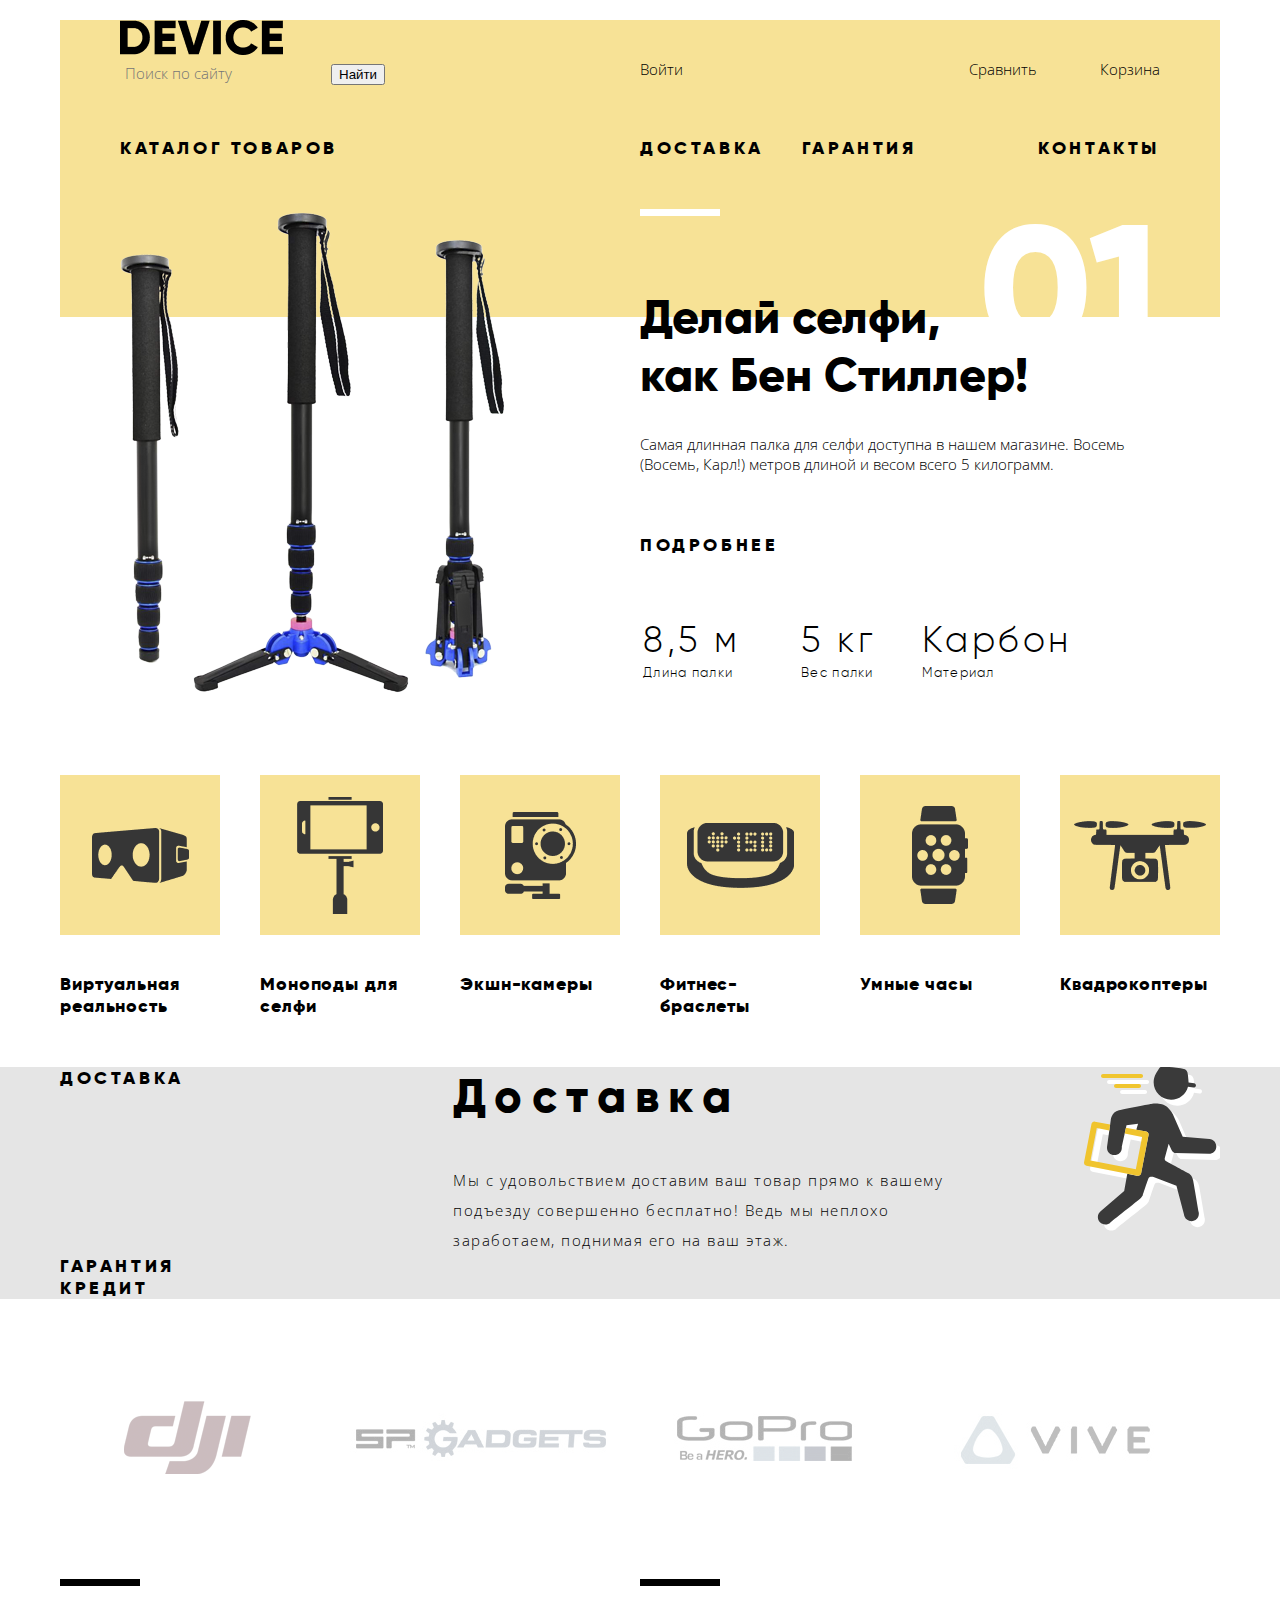
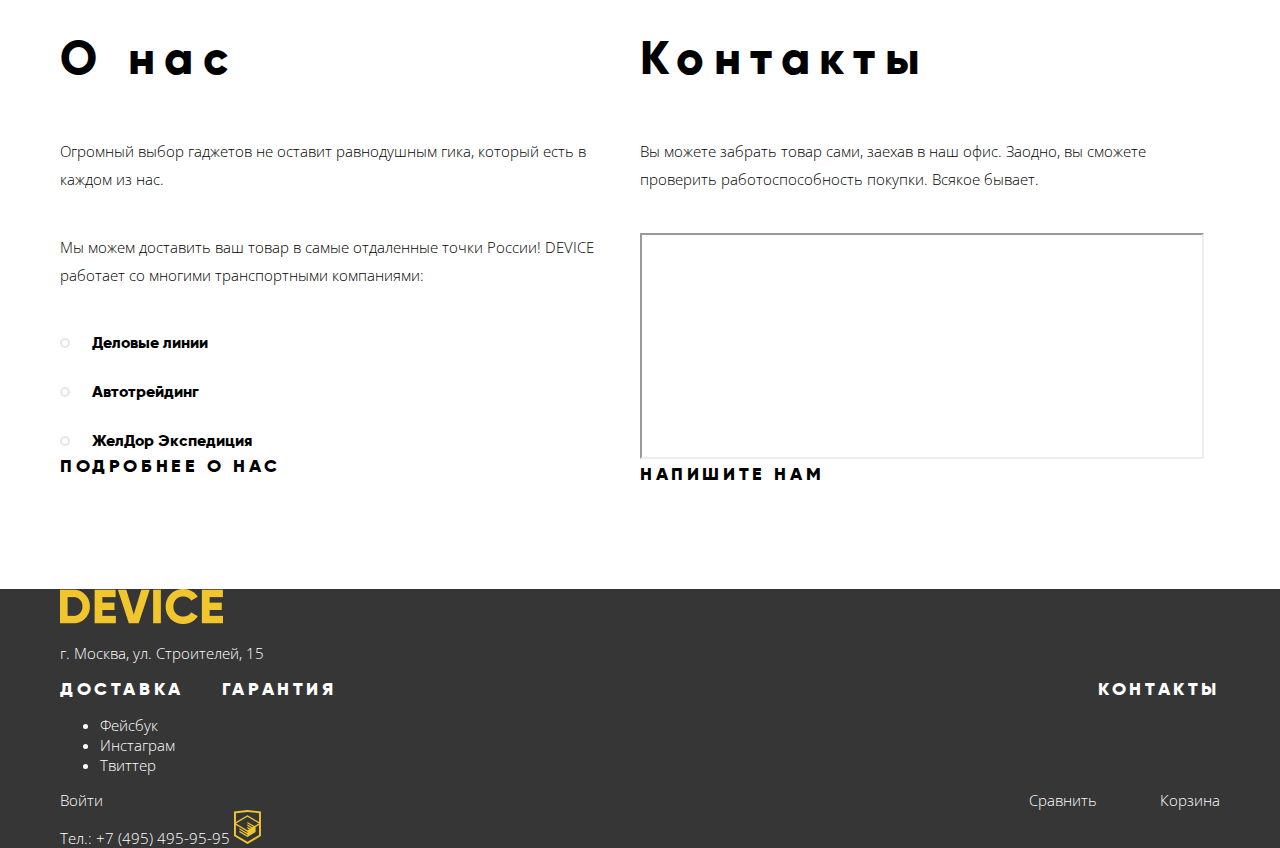
==== index.html @ 6e59543b "Сделал сетку header и promo" ====
<!DOCTYPE html>
<html class="page" lang="ru">
  <head>
    <meta charset="utf-8">
    <title>HTML Academy: Девайс</title>
    <link href="https://fonts.googleapis.com/css2?family=Open+Sans:wght@300&display=swap" rel="stylesheet">
    <link rel="stylesheet" href="css/normalize.css">
    <link rel="stylesheet" href="css/style.css">
  </head>
  <body class="page-body">
    <div class="wrapper">
      <header class="main-header">
              <div class="wrapper-1040">
                <h1 class="visually-hidden">Интернет магазин Device</h1>
                <a class="logo"><img src="img/logo-device.png" width="163" height="35" alt="Логотип Device"></a>
                <nav class="top-nav double-column" >
                  <form class="search-form" action="https://echo.htmlacademy.ru" method="post">
                    <input class="search-input" type="search" placeholder="Поиск по сайту">
                    <button type="submit">Найти</button>
                  </form>
                  <ul class="user-nav">
                    <li class="user-nav-item"><a class="log-in" href="#">Войти</a></li>
                    <li class="user-nav-item"><a class="compare" href="#">Сравнить</a></li>
                    <li class="user-nav-item"><a a class="cart" href="#">Корзина</a></li>
                  </ul>
                </nav>
                <nav class="main-nav double-column">
                  <h2 class="visually-hidden">Наши услуги</h2>
                  <div class="header-products">
                    <h3 class="subtitle"><a href="#">Каталог товаров</a></h3>
                    <!--  <ul class="header-product-menu">
                      <li class="header-product-menu-category">
                        <h4 class="visually-hidden">
                          Камеры и виртуальная реальность
                        </h4>
                        <ul class="header-product-sub-menu">
                          <li class="header-product-sub-menu-item"><a href="#">Виртуальная реальность</a></li>
                          <li class="header-product-sub-menu-item"><a href="#">Моноподы для селфи</a></li>
                          <li class="header-product-sub-menu-item"><a href="#">Экшн-камеры</a></li>
                        </ul>
                      </li>
                      <li class="header-product-menu-category">
                        <h4 class="visually-hidden">
                          Акссесуары
                        </h4>
                        <ul class="header-product-sub-menu">
                          <li class="header-product-sub-menu-item"><a href="#">Фитнес-браслеты</a></li>
                          <li class="header-product-sub-menu-item"><a href="#">Умные часы</a></li>
                        </ul>
                      </li>
                      <li class="header-product-menu-category">
                        <h4 class="visually-hidden">
                          Дроны и Квадрокоптеры
                        </h4>
                        <ul class="header-product-sub-menu">
                          <li class="header-product-sub-menu-item"><a href="#">Квадрокоптер</a></li>
                        </ul>
                      </li>
                    </ul>-->
                  </div>
                  <ul class="our-servises">
                    <li class="our-servises-item">
                      <p class="subtitle"><a href="#">Доставка</a></p>
                    </li>
                    <li class="our-servises-item">
                      <p class="subtitle"><a href="#">гарантия</a></p>
                    </li>
                    <li class="our-servises-item">
                      <p class="subtitle"><a href="#">контакты</a></p>
                    </li>
                  </ul>
                </nav>
              </div>
      </header>
    </div>
    <main>
      <div class="wrapper">
        <section class="promo">
        <div class="wrapper-1040">
          <div class="double-column">
              <div class="promo-logo">
                <img src="img/slider-1 1.png" width="384" height="486" alt="Картинка моноподов">
              </div>
              <div class="promo-text promo-text-slider-1">
                <p class="promo-title">Делай селфи,<br>как Бен Стиллер!</p>
                <p class="promo-describe">Самая длинная палка для селфи доступна в нашем магазине.
                  Восемь (Восемь, Карл!) метров длиной и весом всего 5 килограмм.</p>
                  <a class="btn primary-btn" href="#">подробнее</a>
                  <table class="promo-specifications-table">
                    <tr>
                      <th>8,5 м</th>
                      <th>5 кг</th>
                      <th>Карбон</th>
                    </tr>
                    <tr>
                      <td>Длина палки</td>
                      <td>Вес палки</td>
                      <td>Материал</td>
                    </tr>
                  </table>

              </div>
          </div>
        </div>
        </section>
      </div>
      <section class="popular-products wrapper">
        <h2 class="visually-hidden">Список популярных категорий</h2>
        <ul class="popular-products-list">
          <li class="popular-products-item">
            <a href="#">
              <div class="popular-products-logo">
                <img src="img/popular-vr.png" width="97" height="55" alt="Иконка очков виртуальной реальности">
              </div>
              <p class="popular-products-title">Виртуальная реальность</p>
            </a>
          </li>
          <li class="popular-products-item">
            <a href="#">
              <div class="popular-products-logo">
                <img src="img/popular-monopod.png" width="86" height="117" alt="Иконка монопода">
              </div>
              <p class="popular-products-title">Моноподы для селфи</p>
            </a>
          </li>
          <li class="popular-products-item">
            <a href="#">
              <div class="popular-products-logo">
                <img src="img/active-camera.png" width="71" height="87" alt="Иконка экшн-камеры">
              </div>
              <p class="popular-products-title">Экшн-камеры</p>
            </a>
          </li>
          <li class="popular-products-item">
            <a href="#">
              <div class="popular-products-logo">
                <img src="img/fitnes-tracker.png" width="107" height="65" alt="Иконка фитнес браслета">
              </div>
              <p class="popular-products-title">Фитнес-браслеты</p>
            </a>
          </li>
          <li class="popular-products-item">
            <a href="#">
              <div class="popular-products-logo">
                <img src="img/smart-whatch.png" width="56" height="98" alt="Иконка умных часов">
              </div>
              <p class="popular-products-title">Умные часы</p>
            </a>
          </li>
          <li class="popular-products-item">
            <a href="#">
              <div class="popular-products-logo">
                <img src="img/drones.png" width="132" height="69" alt="Иконка квадрокоптера">
              </div>
              <p class="popular-products-title">Квадрокоптеры</p>
            </a>
          </li>
        </ul>
      </section>
      <section class="services-section">
        <div class="wrapper">
          <h2 class="visually-hidden">Наши услуги</h2>
          <dl class="services-describe">
            <dt class="name-of-service active-service">
              <a class="btn">доставка</a>
            </dt>
            <dd class="service delivery">
              <h2 class="services-describe-title">Доставка</h2>
              <p>Мы с удовольствием доставим ваш товар прямо к вашему
                подъезду совершенно бесплатно! Ведь мы неплохо
                заработаем, поднимая его на ваш этаж.</p>
            </dd>
            <dt class="name-of-service">
              <a class="btn">Гарантия</a>
            </dt>
            <dd class="service warrenty">
              <h2 class="services-describe-title"> Гарантия</h2>
              <p>Если из-за возгорания купленного у нас товара у вас сгорит дом —
                не переживайте, мы выдадим вам новый.
                Товар, не дом, конечно же.</p>
            </dd>
            <dt class="name-of-service">
              <a class="btn">Кредит</a>
            </dt>
            <dd class="service credit">
              <h2 class="services-describe-title">Кредит</h2>
              <p>Залезть в долговую яму стало проще! Кредитные консультанты
                подберут для вас наиболее выгодные
                условия кредита. Выгодные для нашего банка, разумеется.</p>
            </dd>
          </dl>

      </section>
      <section class="logo-our-brands wrapper">
        <h2 class="visually-hidden">Наши бренды</h2>
        <ul class="our-brands-list">
          <li class="our-brands-item">
            <img src="img/barand-logo-dji.png" width="260" height="100" alt="Логотип нашего бренда">
          </li>
          <li class="our-brands-item">
            <img src="img/barand-logo-sp-gadjet.png" width="260" height="100" alt="Логотип нашего бренда">
          </li>
          <li class="our-brands-item">
            <img src="img/barand-logo-go-pro.png" width="260" height="100" alt="Логотип нашего бренда">
          </li>
          <li class="our-brands-item">
            <img src="img/barand-logo-vive.png" width="260" height="100" alt="Логотип нашего бренда">
          </li>
        </ul>
      </section>
      <section class="company-info wrapper double-column">
       <article class="about-us">
          <h2 class="about-us-title">О нас</h2>
          <p class="about-us-text">Огромный выбор гаджетов не оставит равнодушным гика,
            который есть в каждом из нас.</p>
            <p class="about-us-text">
              Мы можем доставить ваш товар в самые отдаленные точки
              России! DEVICE работает со многими транспортными компаниями:
            </p>
            <ul class="logistic-company-list">
              <li class="logistic-company-item">Деловые линии</li>
              <li class="logistic-company-item">Автотрейдинг</li>
              <li class="logistic-company-item">ЖелДор Экспедиция</li>
            </ul>
            <a href="#" class="btn">подробнее о нас</a>
       </article>
       <article class="our-contacts">
        <h2 class="our-contacts-title">Контакты</h2>
        <p class="our-contacts-text">Вы можете забрать товар сами, заехав в наш офис. Заодно, вы сможете
          проверить работоспособность покупки. Всякое бывает.</p>
          <iframe src="https://www.google.com/maps/embed?pb=!1m18!1m12!1m3!1d140.56951657324208!2d37.52958321328113!3d55.687035913109234!2m3!1f0!2f0!3f0!3m2!1i1024!2i768!4f13.1!3m3!1m2!1s0x46b54cf65f5c8955%3A0x694710ccd55501e!2z0YPQuy4g0KHRgtGA0L7QuNGC0LXQu9C10LksIDE1LCDQnNC-0YHQutCy0LAsIDExOTMxMQ!5e0!3m2!1sru!2sru!4v1603114343531!5m2!1sru!2sru" width="560" height="222" allowfullscreen="" aria-hidden="false" tabindex="0"></iframe>
          <a href="#" class="btn">напишите нам</a>
      </article>
      </section>
    </main>
    <footer class="main-footer">
      <div class="wrapper">
        <div class="left-column">
          <a href="#" class="footer-logo">
            <img src="img/footer-logo.png" width="163" height="35" alt="Желтый логотип Device">
          </a>
          <p class="adress">г. Москва, ул. Строителей, 15
          </p>
        </div>
        <div class="center-column">
          <ul class="our-servises">
            <li class="our-servises-item">
              <h3 class="subtitle"><a href="#">Доставка</a></h3>
            </li>
            <li class="our-servises-item">
              <h3 class="subtitle"><a href="#">гарантия</a></h3>
            </li>
            <li class="our-servises-item">
              <h3 class="subtitle"><a href="#">контакты</a></h3>
            </li>
          </ul>
          <ul class="social-links">
            <li social-link-item><a href="#">Фейсбук</a></li>
            <li social-link-item><a href="#">Инстаграм</a></li>
            <li social-link-item><a href="#">Твиттер</a></li>
          </ul>
        </div>
        <div class="right-column">
          <ul class="user-nav">
            <li class="user-nav-item log-in"><a>Войти</a></li>
            <li class="user-nav-item compare"><a>Сравнить</a></li>
            <li class="user-nav-item сфке"><a>Корзина</a></li>
          </ul>
          <a class="footer-phone-number" href="tel:+74954959595">Тел.: +7 (495) 495-95-95</a>
          <a class="copyright" href="#">
            <svg width="27" height="34" viewBox="0 0 27 34" fill="none" xmlns="http://www.w3.org/2000/svg">
              <g clip-path="url(#clip0)">
              <path d="M13.62 0.0169551L13.472 0L0 1.40827V26.0042L13.473 34L26.903 26.0311L26.945 26.0062V1.40827L13.62 0.0169551ZM25.019 12.095L13.495 5.31992L13.494 5.21619L13.407 5.26606L13.319 5.21021V5.31892L1.925 12.086V3.13869L13.473 1.92989L25.02 3.13869V12.095H25.019ZM13.405 6.76908L24.923 13.4644L20.444 16.0974L13.351 11.8875L13.337 13.2988L19.241 16.8025L18.381 17.3082L13.351 14.3241L13.337 15.7353L17.164 18.0043L16.382 18.526L13.351 16.7437L13.337 18.1529L15.19 19.2411L13.39 20.3192L2.034 13.586L13.405 6.76908ZM1.925 15.0871L13.336 21.8601L13.352 22.9014L5.41 18.1859L5.395 19.5981L13.374 24.3805L13.392 25.4536L5.419 20.7261L5.406 22.1364L13.427 26.9457L13.473 26.9706L21.616 22.1115L21.605 16.9481L25.02 14.9175V24.9121L13.472 31.7659L1.925 24.9131V15.0871Z" fill="#F0C52E"/>
              </g>
              <defs>
              <clipPath id="clip0">
              <rect width="26.943" height="34" fill="white"/>
              </clipPath>
              </defs>
              </svg>

          </a>
        </div>
      </div>
    </footer>
  </body>
</html>
---- css/style.css ----
@font-face {
  font-family: Gillory;
  font-weight: normal;
  font-style: normal;
  src: local('Gillory'),
    url(../fonts/gilroylight.woff),
    url(../fonts/gilroylight.woff2);
  font-display: swap;
}

@font-face {
  font-family: Gillory;
  font-weight: bold;
  font-style: normal;
  src: local('Gillory'),
    url(../fonts/gilroyextrabold.woff),
    url(../fonts/gilroyextrabold.woff2);
  font-display: swap;
}

/* Variables */

:root {
  --basic-black: #000000;
  --basic-white: #ffffff;
  --basick-dark: #363636;
  --basic-yellow: #F7E296;
  --special-yellow-dark: #F0C52E;
  --basic-grey: #E5E5E5;
}

/* Вспомогательные классы  */
.page-body {
  font-family: 'Open Sans', Arial, sans-serif;
  font-style: normal;
  font-weight: 300;
  font-size: 15px;
  line-height: 20px;
  color: var(--basic-black);
  background-color: var(--basic-white);
  margin: 0;
  min-height: 100%;
  display: grid;
  grid-template-rows: min-content 1fr min-content;
  align-content: start;
}

h1,
h2,
h3,
h4 {
  font-family: 'Gillory', Verdana, sans-serif;
  font-weight: bold;
}

.page {
  height: 100%;
}

img {
  max-width: 100%;
  height: auto;
}

.visually-hidden {
  position: absolute;
  width: 1px;
  height: 1px;
  margin: -1px;
  border: 0;
  padding: 0;
  white-space: nowrap;
  clip-path: inset(100%);
  clip: rect(0 0 0 0);
  overflow: hidden;
}

.wrapper {
  width: 1160px;
  padding: 0 20px;
  margin: 0 auto;
}

.wrapper-1040{
  width: 1040px;
  margin: 0 auto;
}

.double-column {
  display: grid;
  grid-template-columns: repeat(2, 50%);
}

.btn {
  display: inline-flex;
  font-family: 'Gillory', Verdana, sans-serif;
  font-style: normal;
  font-weight: 800;
  font-size: 18px;
  line-height: 22px;
  letter-spacing: 0.2em;
  text-transform: uppercase;
  color: var(--basic-black);
}

a:not([href^="http://"]):not([href^="https://"]) {
  text-decoration: none;
  color: inherit;
}

/* header */
.logo:hover,
.logo:focus{
  opacity: 0.6;
}

.logo:active{
  opacity: 0.3;
}
.main-header{
  padding-top: 20px;
  padding-bottom: 50px;
  background: linear-gradient(to bottom,
  var(--basic-white) 20px, var(--basic-yellow) 20px 100%);
}

/* top-nav */
.search-input {
  border: none;
  background-color: transparent;
  padding: 4px 5px;
  font: inherit;
  line-height: 20.43px;
}

.user-nav {
  list-style: none;
  padding: 0;
  margin: 0;
  display: flex;
  flex-wrap: wrap;
}

.user-nav a {
  font: inherit;
  color: inherit;
}


.user-nav-item:not(:last-child) {
  margin-right: 63px;
}

.user-nav-item:nth-child(2) {
  margin-left: auto;
}

.user-nav-item:hover,
.user-nav-item:focus{
  opacity: 0.6;
}
.user-nav-item:active{
  opacity: 0.3;
}
/* header main nav*/
.top-nav {
  margin-bottom: 50px;
}

.subtitle {
  font-family: 'Gillory', Verdana, sans-serif;
  font-style: normal;
  font-weight: bold;
  font-size: 18px;
  line-height: 22px;
  letter-spacing: 0.2em;
  text-transform: uppercase;
  margin: 0;
}
.subtitle a{
  font: inherit;
  color: inherit;
}

.subtitle a:hover,
.subtitle a:focus{
  opacity: 0.6;
}

.subtitle a:active{
  opacity: 0.3;
}
.our-servises {
  margin: 0;
  padding: 0;
  list-style: none;
  display: flex;
  flex-wrap: nowrap;
}

.our-servises a {
  font: inherit;
  color: inherit;
}

.our-servises-item:not(:last-child) {
  margin-right: 38px;
}

.our-servises-item:last-child {
  margin-left: auto;
}

.header-products:hover .header-product-menu{
  visibility: visible;
}

.header-product-menu {
  padding: 0;
  margin: 0;
  padding-top: 18px;
  padding-bottom: 46px;
  list-style: none;
  visibility: hidden;
}

.header-product-menu .header-product-sub-menu {
  padding: 0;
  margin: 0;
  list-style: none;
}

.header-product-menu {
  display: flex;
  justify-content: space-between;
}

.header-product-menu-category:not(:last-child) {
  margin-right: 86px;
}

.header-product-sub-menu-item:not(:last-child) {
  margin-bottom: 20px;
}

.header-product-sub-menu-item a {
  font: inherit;
  color: inherit;
}

/* promo*/
.promo {
  background: linear-gradient(to bottom,
  var(--basic-yellow) 22%, var(--basic-white) 22% 100%);
  margin-bottom: 76px;
}

.promo-title {
  font-family: 'Gillory', Verdana, sans-serif;
  font-style: normal;
  font-weight: 800;
  font-size: 47px;
  line-height: 58px;
  margin: 0;
  margin-bottom: 30px;
}

.promo-describe {
  margin: 0;
  margin-bottom: 60px;
}

.promo-text .btn {
  margin-bottom: 60px;
}

.promo-specifications-table {
  width: 100%;
  border: none;
}

.promo-specifications-table th,
.promo-specifications-table td {
  font-family: 'Gillory', Verdana, sans-serif;
  font-style: normal;
  font-weight: 300;
  font-size: 36px;
  line-height: 42px;
  letter-spacing: 0.1em;
  color: var(--basic-black);
  text-align: left;
}

.promo-specifications-table td {
  font-size: 13px;
  line-height: 15px;
}

.promo-text{
  position: relative;
  padding-top: 79px;
}

.promo-text-slider-1::after{
  content: "01";
  position: absolute;
  font-family: 'Gillory', Verdana, sans-serif;
  font-style: normal;
  font-weight: 800;
  font-size: 179px;
  line-height: 159px;
  text-transform: uppercase;
  color: var(--basic-white);
  direction: rtl;
  position: absolute;
  right: 0;
  top: 0;
}

.promo-text::before{
  content: "";
  position: absolute;
  top: 0;
  left: 0;
  width: 80px;
  height: 7px;
  background-color: var(--basic-white);
}

/* popular-products*/
.popular-products {
  margin-bottom: 50px;
}

.popular-products-list {
  padding: 0;
  margin: 0;
  list-style: none;
  display: grid;
  grid-template-columns: repeat(6, 1fr);
  gap: 40px;
}
.popular-products-item:hover .popular-products-logo{
  background-color: var(--special-yellow-dark);
}

.popular-products-item:active .popular-products-logo img{
  opacity: 0.3;
}
.popular-products-item:active .popular-products-title{
  opacity: 0.3;
}

.popular-products-logo {
  min-width: 160px;
  min-height: 160px;
  display: flex;
  justify-content: center;
  align-items: center;
  background-color: var(--basic-yellow);
  margin-bottom: 38px;
}

.popular-products-title {
  font-family: 'Gillory', Verdana, sans-serif;
  font-weight: 800;
  font-size: 18px;
  line-height: 22px;
  letter-spacing: 0.05em;
  margin: 0;
}


/*services*/
.services-section {
  background-color: var(--basic-grey);
  margin-bottom: 90px;
}

.services-describe {
  display: grid;
  grid-template-columns: 277px 1fr;
  column-gap: 116px;
  margin: 0;
}

.name-of-service {
  grid-column-start: 1;
  grid-column-end: 2;
}

.service {
  grid-column-start: 2;
  grid-column-end: 3;
  grid-row-start: 1;
  grid-row-end: 2;
  padding: 0;
  margin: 0;
  visibility: hidden;
  position: relative;
}

.service::before {
  position: absolute;
  content: "";
  background-color: transparent;
  background-repeat: no-repeat;
  background-position: center;
  min-width: 136px;
  min-height: 164px;
}

.service.delivery:before {
  top: 0;
  right: 0;
  background-image: url(../img/delivery.svg);
}


.active-service+.service {
  visibility: visible;
}

.services-describe-title {
  font-family: 'Gillory', Verdana, sans-serif;
  font-style: normal;
  font-weight: 800;
  font-size: 47px;
  line-height: 58px;
  letter-spacing: 0.2em;
  color: var(--basic-black);
  margin: 0;
  margin-bottom: 40px;
}

.services-describe-title+p {
  line-height: 30px;
  letter-spacing: 0.1em;
  margin: 0;
  width: 500px;
}

/*ourbrands*/
.logo-our-brands {
  margin-bottom: 90px;
}

.our-brands-list {
  margin: 0;
  padding: 0;
  list-style: 0;
  display: grid;
  grid-template-columns: repeat(4, 1fr);
}

.our-brands-item {
  width: 260px;
  display: flex;
  justify-content: center;
  align-items: center;
}

.our-brands-item img {
  filter: opacity(0.3) grayscale(75%);
}

.our-brands-item:hover img {
  filter: none;
}

/*company-info*/
.about-us-title,
.our-contacts-title {
  font-family: 'Gillory', Verdana, sans-serif;
  font-style: normal;
  font-weight: 800;
  font-size: 47px;
  line-height: 58px;
  letter-spacing: 0.2em;
  color: var(--basic-black);
  margin: 0;
  margin-bottom: 50px;
}

.our-contacts-text,
.about-us-text{
  line-height: 28px;
  margin: 0;
  margin-bottom: 40px;
}

.about-us-text:last-child{
  margin-bottom: 60px;
}

.logistic-company-list{
  list-style: none;
  margin: 0;
  padding: 0;
  font-family: 'Gillory', Verdana, sans-serif;
  font-weight: 800;
  font-size: 16px;
  line-height: 28px;
}
.logistic-company-item{
  position: relative;
  padding-left: 32px;
  margin-bottom: 21px;
}

.logistic-company-item::before{
  content: "";
  position: absolute;
  top: 50%;
  left: 0;
  transform: translateY(-50%);
  width: 6px;
  height: 6px;
  border: 2px solid var(--basic-grey);
  border-radius: 50%;
}
.logistic-company-item:last-child{
  margin-bottom: 0;
}

.about-us,
.our-contacts{
  position: relative;
  min-height: 560px;
  padding-top: 50px;

}

.about-us::before,
.our-contacts::before{
  content: "";
  position: absolute;
  top: 0;
  left: 0;
  width: 80px;
  height: 7px;
  background-color: var(--basic-black);
}


/*footer*/

.main-footer{
  background-color: var(--basick-dark);
  color:  var(--basic-white);
}

.main-footer .subtitle{
  color: var(--basic-white);
}

.main-footer a{
  color: inherit;
  font: inherit;
}
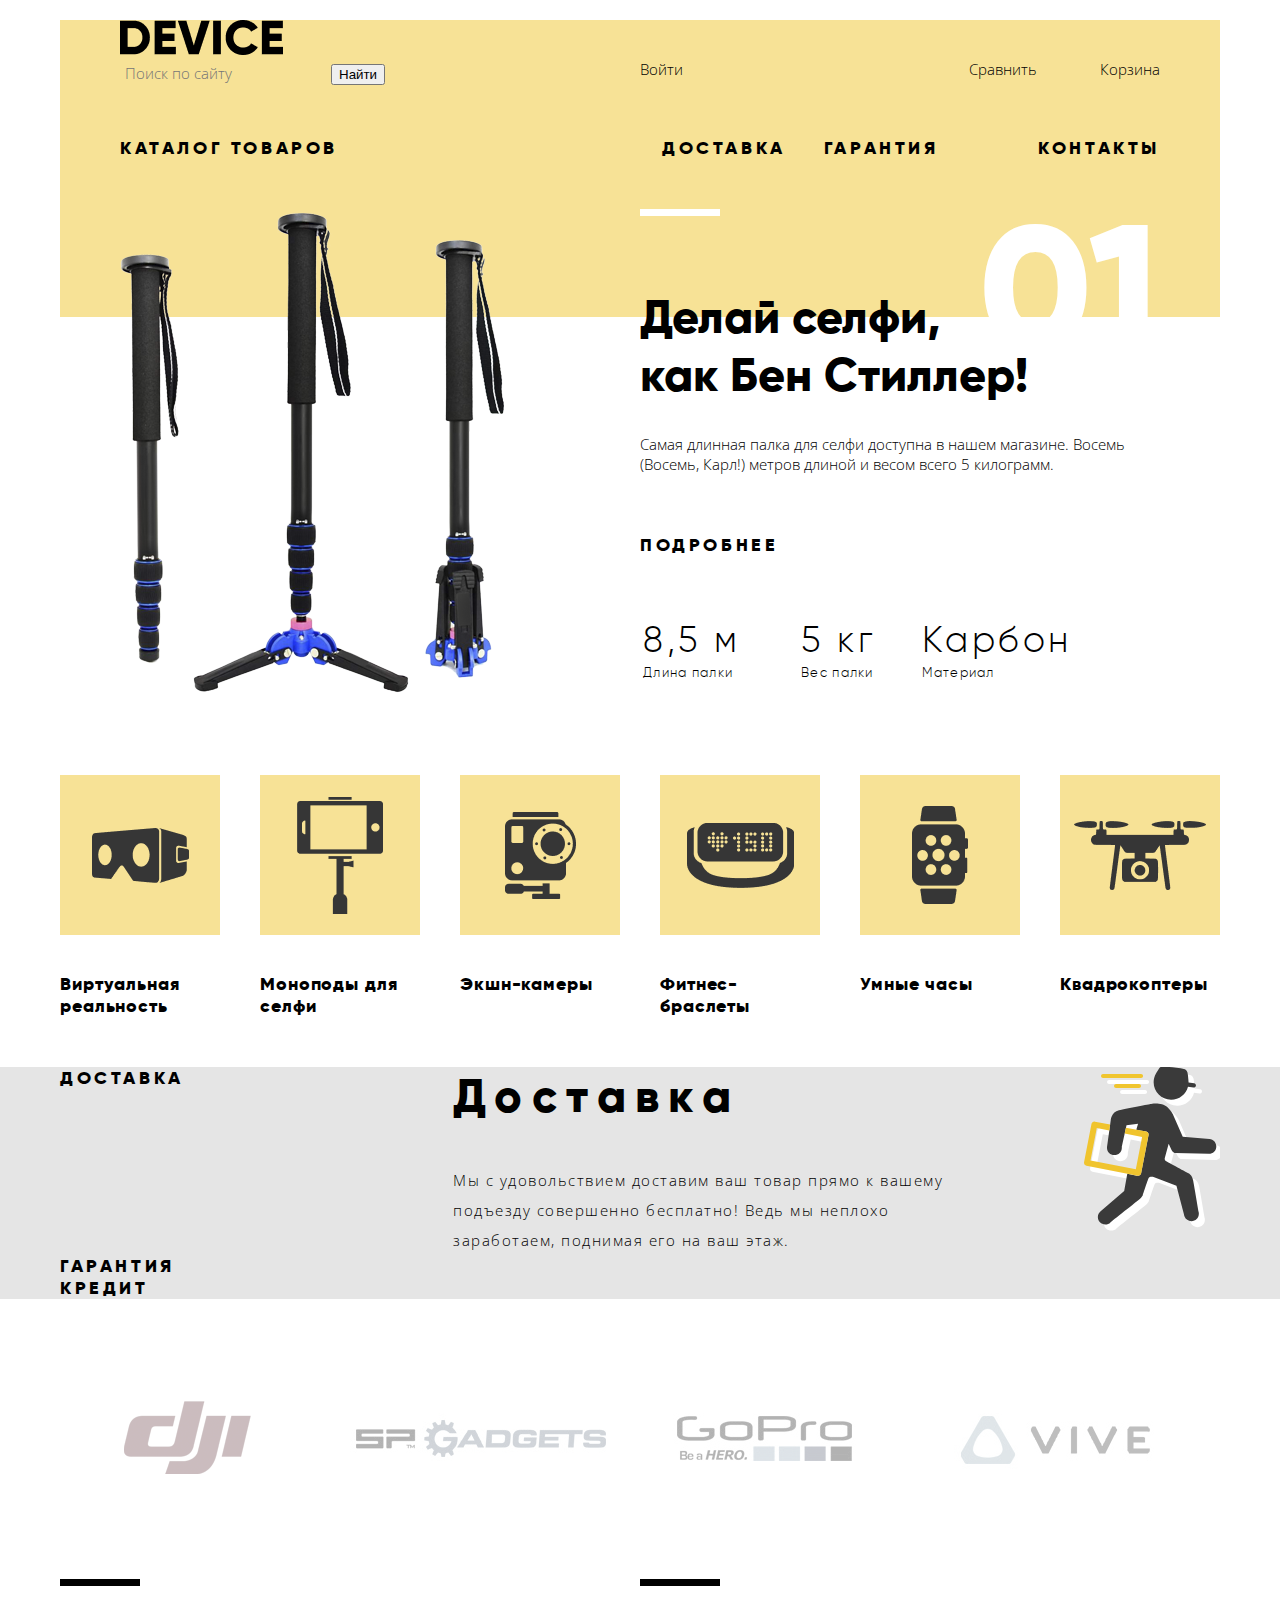
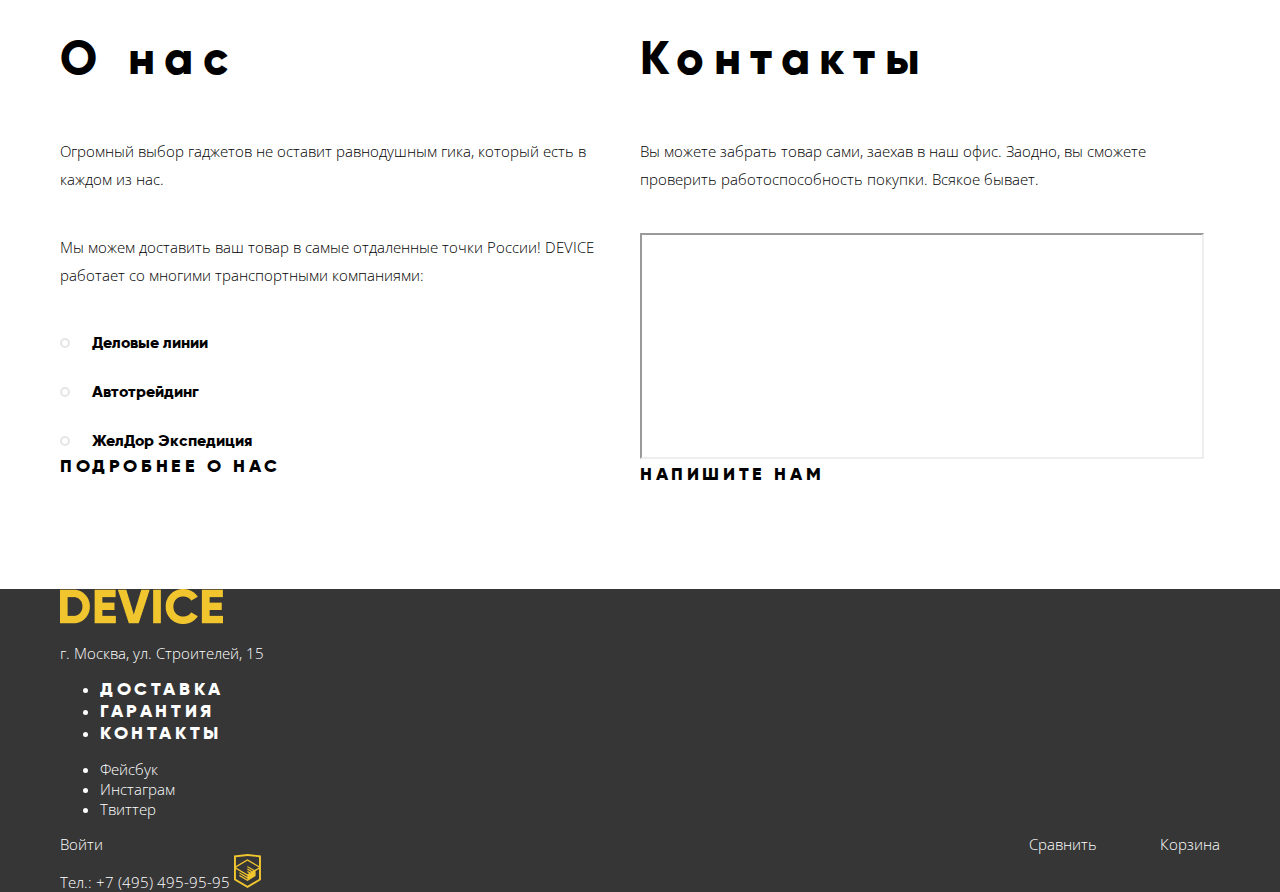
==== commit 8535dbec: "Сделал навигацию" ====
--- a/index.html
+++ b/index.html
@@ -13,7 +13,7 @@
               <div class="wrapper-1040">
                 <h1 class="visually-hidden">Интернет магазин Device</h1>
                 <a class="logo"><img src="img/logo-device.png" width="163" height="35" alt="Логотип Device"></a>
-                <nav class="top-nav double-column" >
+                <div class="top-nav double-column" >
                   <form class="search-form" action="https://echo.htmlacademy.ru" method="post">
                     <input class="search-input" type="search" placeholder="Поиск по сайту">
                     <button type="submit">Найти</button>
@@ -23,50 +23,31 @@
                     <li class="user-nav-item"><a class="compare" href="#">Сравнить</a></li>
                     <li class="user-nav-item"><a a class="cart" href="#">Корзина</a></li>
                   </ul>
-                </nav>
-                <nav class="main-nav double-column">
+                </div>
+                <nav class="main-nav">
                   <h2 class="visually-hidden">Наши услуги</h2>
-                  <div class="header-products">
-                    <h3 class="subtitle"><a href="#">Каталог товаров</a></h3>
-                    <!--  <ul class="header-product-menu">
-                      <li class="header-product-menu-category">
-                        <h4 class="visually-hidden">
-                          Камеры и виртуальная реальность
-                        </h4>
-                        <ul class="header-product-sub-menu">
-                          <li class="header-product-sub-menu-item"><a href="#">Виртуальная реальность</a></li>
-                          <li class="header-product-sub-menu-item"><a href="#">Моноподы для селфи</a></li>
-                          <li class="header-product-sub-menu-item"><a href="#">Экшн-камеры</a></li>
-                        </ul>
-                      </li>
-                      <li class="header-product-menu-category">
-                        <h4 class="visually-hidden">
-                          Акссесуары
-                        </h4>
-                        <ul class="header-product-sub-menu">
-                          <li class="header-product-sub-menu-item"><a href="#">Фитнес-браслеты</a></li>
-                          <li class="header-product-sub-menu-item"><a href="#">Умные часы</a></li>
-                        </ul>
-                      </li>
-                      <li class="header-product-menu-category">
-                        <h4 class="visually-hidden">
-                          Дроны и Квадрокоптеры
-                        </h4>
-                        <ul class="header-product-sub-menu">
-                          <li class="header-product-sub-menu-item"><a href="#">Квадрокоптер</a></li>
-                        </ul>
-                      </li>
-                    </ul>-->
-                  </div>
-                  <ul class="our-servises">
-                    <li class="our-servises-item">
-                      <p class="subtitle"><a href="#">Доставка</a></p>
-                    </li>
-                    <li class="our-servises-item">
-                      <p class="subtitle"><a href="#">гарантия</a></p>
-                    </li>
-                    <li class="our-servises-item">
-                      <p class="subtitle"><a href="#">контакты</a></p>
+                  <ul class="main-nav-list">
+                    <li class="main-nav-list-item">
+                      <a class="" href="#">Каталог товаров</a>
+                        <div class="sub-menu">
+                          <ul class="sub-menu-list">
+                            <li class="sub-menu-item"><a href="#">Виртуальная реальность</a></li>
+                            <li class="sub-menu-item"><a href="#">Моноподы для селфи</a></li>
+                            <li class="sub-menu-item"><a href="#">Экшн-камеры</a></li>
+                            <li class="sub-menu-item"><a href="#">Фитнес-браслеты</a></li>
+                            <li class="sub-menu-item"><a href="#">Умные часы</a></li>
+                            <li class="sub-menu-item"><a href="#">Квадрокоптер</a></li>
+                          </ul>
+                        </div>
+                    </li>
+                    <li class="main-nav-list-item">
+                      <a href="#">Доставка</a>
+                    </li>
+                    <li class="main-nav-list-item">
+                      <a href="#">гарантия</a>
+                    </li>
+                    <li class="main-nav-list-item">
+                      <a href="#">контакты</a>
                     </li>
                   </ul>
                 </nav>
--- a/css/style.css
+++ b/css/style.css
@@ -1,18 +1,18 @@
 @font-face {
-  font-family: Gillory;
+  font-family: Gilroy;
   font-weight: normal;
   font-style: normal;
-  src: local('Gillory'),
+  src: local('Gilroy'),
     url(../fonts/gilroylight.woff),
     url(../fonts/gilroylight.woff2);
   font-display: swap;
 }
 
 @font-face {
-  font-family: Gillory;
+  font-family: Gilroy;
   font-weight: bold;
   font-style: normal;
-  src: local('Gillory'),
+  src: local('Gilroy'),
     url(../fonts/gilroyextrabold.woff),
     url(../fonts/gilroyextrabold.woff2);
   font-display: swap;
@@ -45,14 +45,6 @@
   align-content: start;
 }
 
-h1,
-h2,
-h3,
-h4 {
-  font-family: 'Gillory', Verdana, sans-serif;
-  font-weight: bold;
-}
-
 .page {
   height: 100%;
 }
@@ -93,7 +85,7 @@
 
 .btn {
   display: inline-flex;
-  font-family: 'Gillory', Verdana, sans-serif;
+  font-family: 'Gilroy', Verdana, sans-serif;
   font-style: normal;
   font-weight: 800;
   font-size: 18px;
@@ -167,8 +159,9 @@
   margin-bottom: 50px;
 }
 
-.subtitle {
-  font-family: 'Gillory', Verdana, sans-serif;
+.subtitle,
+.main-nav-list-item {
+  font-family: 'Gilroy', Verdana, sans-serif;
   font-style: normal;
   font-weight: bold;
   font-size: 18px;
@@ -177,51 +170,70 @@
   text-transform: uppercase;
   margin: 0;
 }
-.subtitle a{
-  font: inherit;
-  color: inherit;
-}
-
-.subtitle a:hover,
-.subtitle a:focus{
+
+.main-nav-list-item a:hover,
+.main-nav-list-item a:focus{
   opacity: 0.6;
 }
 
-.subtitle a:active{
+.main-nav-list-item a:active{
   opacity: 0.3;
 }
-.our-servises {
-  margin: 0;
-  padding: 0;
+.main-nav-list{
+  padding: 0;
+  margin: 0;
   list-style: none;
   display: flex;
-  flex-wrap: nowrap;
-}
-
-.our-servises a {
-  font: inherit;
-  color: inherit;
-}
-
-.our-servises-item:not(:last-child) {
+  flex-wrap: wrap;
+  position: relative;
+}
+.main-nav-list-item:not(:first-child):not(:last-child){
   margin-right: 38px;
 }
-
-.our-servises-item:last-child {
+.main-nav-list-item:first-child{
+  margin-right: 324px;
+}
+.main-nav-list-item:last-child{
   margin-left: auto;
 }
 
-.header-products:hover .header-product-menu{
-  visibility: visible;
-}
-
-.header-product-menu {
-  padding: 0;
-  margin: 0;
-  padding-top: 18px;
-  padding-bottom: 46px;
+ .main-nav-list-item a:hover + .sub-menu,
+ .sub-menu:hover{
+  display: block;
+ }
+
+
+.sub-menu {
+  font-family: 'Open Sans', Arial, sans-serif;
+  font-style: normal;
+  font-weight: 300;
+  font-size: 15px;
+  line-height: 20px;
+  letter-spacing: normal;
+  text-transform: none;
+  width:  100%;
+  background-color: var(--basic-yellow);
+  padding-top: 24px;
+  display: none;
+  position: absolute;
+  top: 17px;
+  left: 0;
+  z-index: 2;
+}
+
+.sub-menu-list{
+  display: grid;
+  grid-template-rows: repeat(3,auto);
+  grid-auto-columns: max-content;
+  grid-auto-flow: column;
+  gap: 20px 60px;
   list-style: none;
-  visibility: hidden;
+  padding: 0;
+  margin: 0;
+}
+
+.sub-menu-item:last-child{
+  grid-column: 3/4;
 }
 
 .header-product-menu .header-product-sub-menu {
@@ -233,19 +245,6 @@
 .header-product-menu {
   display: flex;
   justify-content: space-between;
-}
-
-.header-product-menu-category:not(:last-child) {
-  margin-right: 86px;
-}
-
-.header-product-sub-menu-item:not(:last-child) {
-  margin-bottom: 20px;
-}
-
-.header-product-sub-menu-item a {
-  font: inherit;
-  color: inherit;
 }
 
 /* promo*/
@@ -256,7 +255,7 @@
 }
 
 .promo-title {
-  font-family: 'Gillory', Verdana, sans-serif;
+  font-family: 'Gilroy', Verdana, sans-serif;
   font-style: normal;
   font-weight: 800;
   font-size: 47px;
@@ -281,7 +280,7 @@
 
 .promo-specifications-table th,
 .promo-specifications-table td {
-  font-family: 'Gillory', Verdana, sans-serif;
+  font-family: 'Gilroy', Verdana, sans-serif;
   font-style: normal;
   font-weight: 300;
   font-size: 36px;
@@ -304,7 +303,7 @@
 .promo-text-slider-1::after{
   content: "01";
   position: absolute;
-  font-family: 'Gillory', Verdana, sans-serif;
+  font-family: 'Gilroy', Verdana, sans-serif;
   font-style: normal;
   font-weight: 800;
   font-size: 179px;
@@ -362,7 +361,7 @@
 }
 
 .popular-products-title {
-  font-family: 'Gillory', Verdana, sans-serif;
+  font-family: 'Gilroy', Verdana, sans-serif;
   font-weight: 800;
   font-size: 18px;
   line-height: 22px;
@@ -422,7 +421,7 @@
 }
 
 .services-describe-title {
-  font-family: 'Gillory', Verdana, sans-serif;
+  font-family: 'Gilroy', Verdana, sans-serif;
   font-style: normal;
   font-weight: 800;
   font-size: 47px;
@@ -471,7 +470,7 @@
 /*company-info*/
 .about-us-title,
 .our-contacts-title {
-  font-family: 'Gillory', Verdana, sans-serif;
+  font-family: 'Gilroy', Verdana, sans-serif;
   font-style: normal;
   font-weight: 800;
   font-size: 47px;
@@ -497,7 +496,7 @@
   list-style: none;
   margin: 0;
   padding: 0;
-  font-family: 'Gillory', Verdana, sans-serif;
+  font-family: 'Gilroy', Verdana, sans-serif;
   font-weight: 800;
   font-size: 16px;
   line-height: 28px;
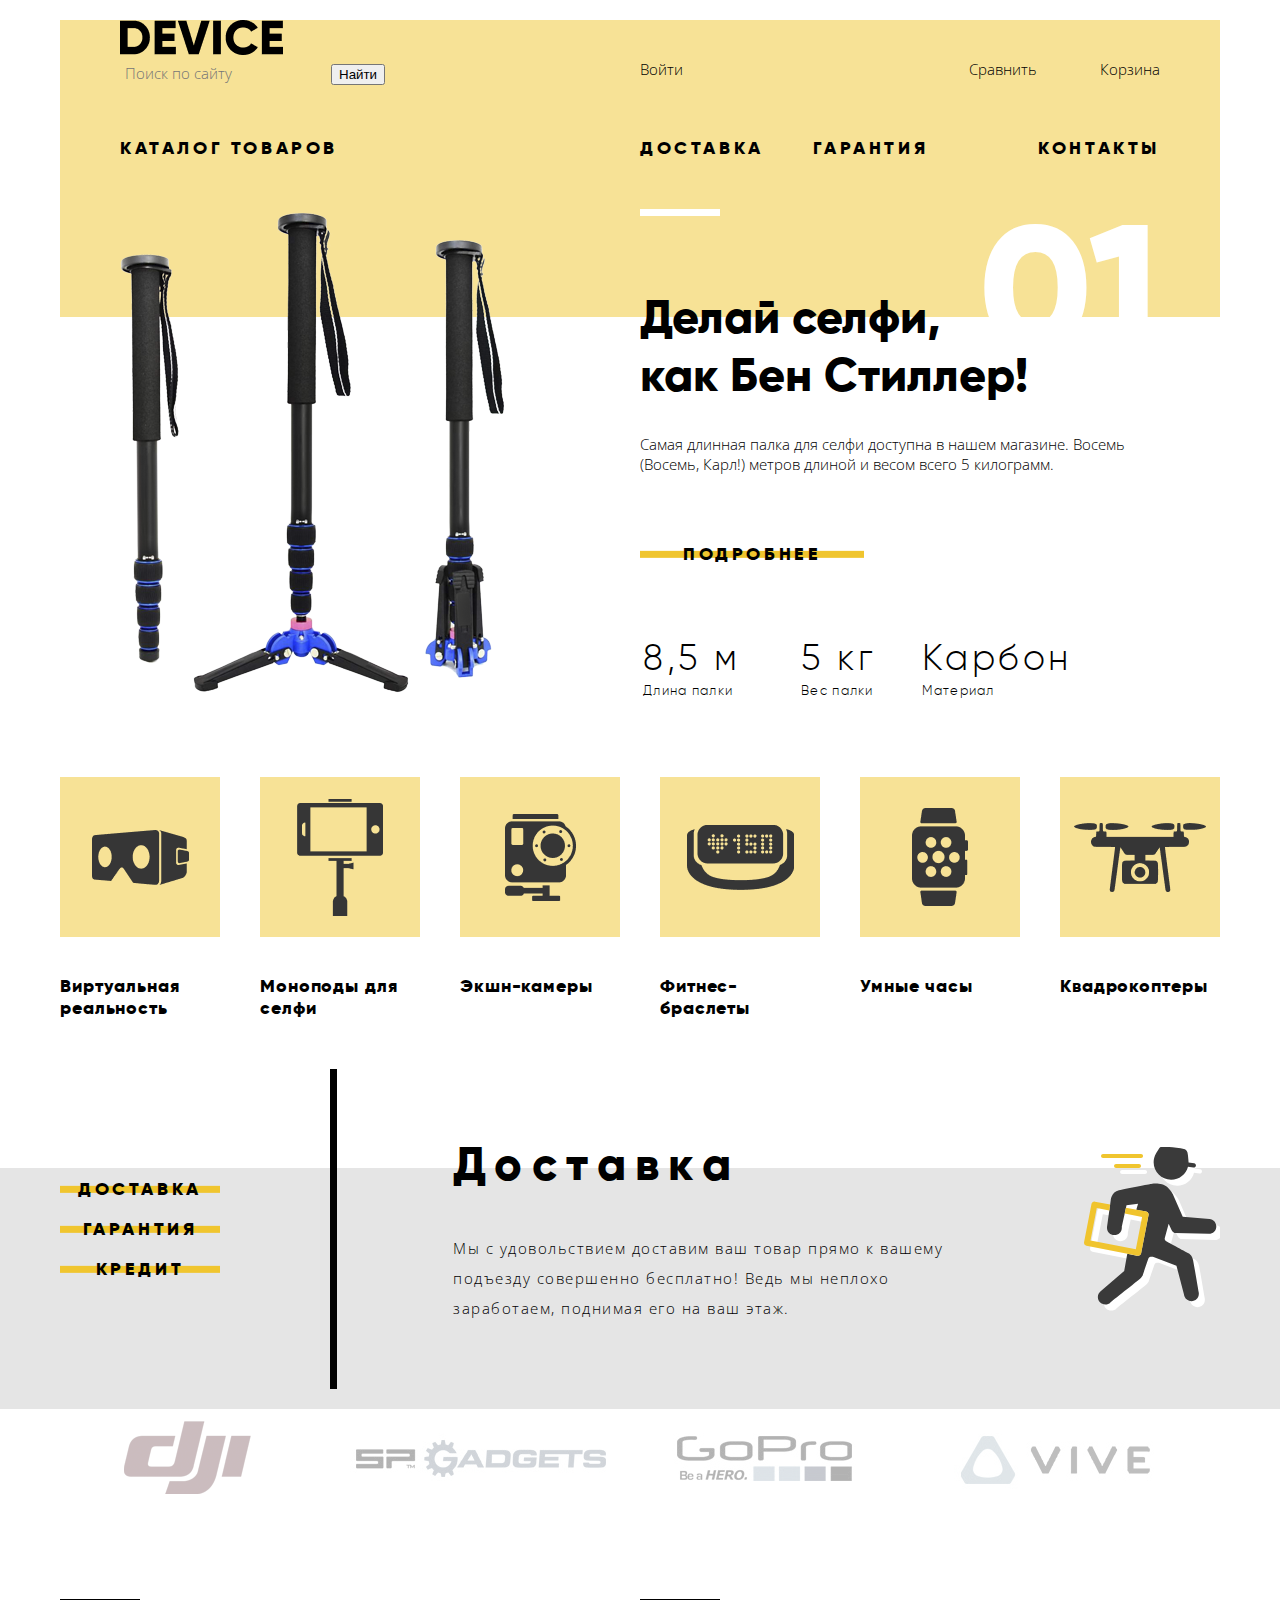
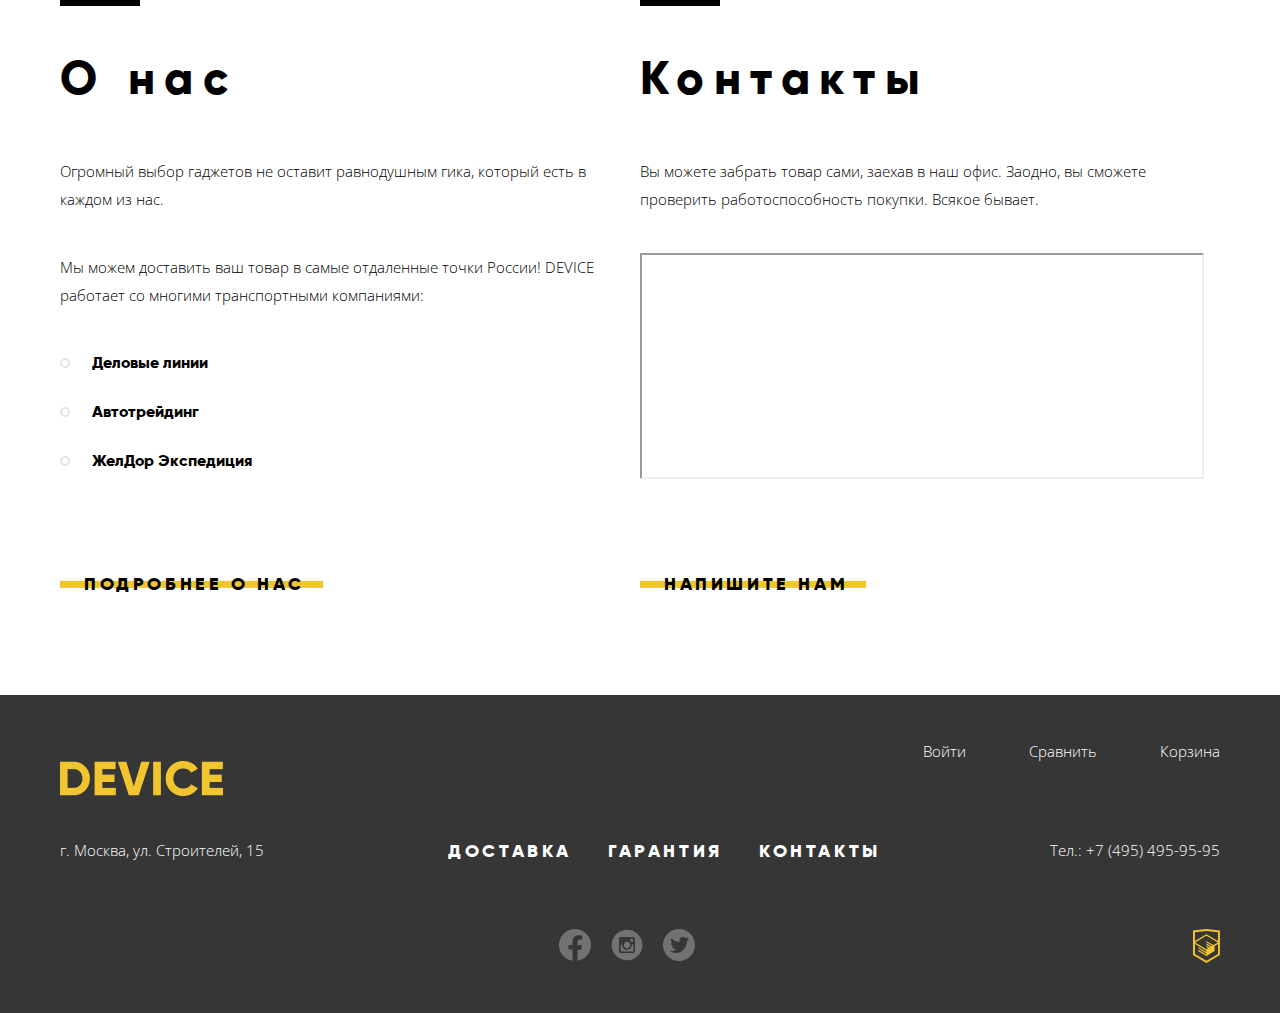
==== commit 6cf189ef: "Сделал сетку на главной" ====
--- a/index.html
+++ b/index.html
@@ -54,7 +54,7 @@
               </div>
       </header>
     </div>
-    <main>
+    <main class="index-main">
       <div class="wrapper">
         <section class="promo">
         <div class="wrapper-1040">
@@ -141,35 +141,37 @@
       <section class="services-section">
         <div class="wrapper">
           <h2 class="visually-hidden">Наши услуги</h2>
-          <dl class="services-describe">
-            <dt class="name-of-service active-service">
-              <a class="btn">доставка</a>
-            </dt>
-            <dd class="service delivery">
+          <div class="services-describe">
+            <ul class="name-of-service">
+              <li class="name-of-service-item">
+                <a href="#" class="btn">доставка</a>
+              </li>
+              <li class="name-of-service-item">
+                <a href="#" class="btn">Гарантия</a>
+              </li>
+              <li class="name-of-service-item">
+                <a href="#" class="btn">Кредит</a>
+              </li>
+            </ul>
+            <div class="service current-service delivery">
               <h2 class="services-describe-title">Доставка</h2>
               <p>Мы с удовольствием доставим ваш товар прямо к вашему
                 подъезду совершенно бесплатно! Ведь мы неплохо
                 заработаем, поднимая его на ваш этаж.</p>
-            </dd>
-            <dt class="name-of-service">
-              <a class="btn">Гарантия</a>
-            </dt>
-            <dd class="service warrenty">
+            </div>
+            <div class="service warrenty">
               <h2 class="services-describe-title"> Гарантия</h2>
               <p>Если из-за возгорания купленного у нас товара у вас сгорит дом —
                 не переживайте, мы выдадим вам новый.
                 Товар, не дом, конечно же.</p>
-            </dd>
-            <dt class="name-of-service">
-              <a class="btn">Кредит</a>
-            </dt>
-            <dd class="service credit">
+            </div>
+            <div class="service credit">
               <h2 class="services-describe-title">Кредит</h2>
               <p>Залезть в долговую яму стало проще! Кредитные консультанты
                 подберут для вас наиболее выгодные
                 условия кредита. Выгодные для нашего банка, разумеется.</p>
-            </dd>
-          </dl>
+            </div>
+        </div>
 
       </section>
       <section class="logo-our-brands wrapper">
@@ -216,52 +218,73 @@
     </main>
     <footer class="main-footer">
       <div class="wrapper">
-        <div class="left-column">
+        <ul class="footer-user-nav">
+          <li class="footer-user-nav-item"><a class="log-in" href="#">Войти</a></li>
+          <li class="footer-user-nav-item"><a class="compare" href="#">Сравнить</a></li>
+          <li class="footer-user-nav-item"><a a class="cart" href="#">Корзина</a></li>
+        </ul>
           <a href="#" class="footer-logo">
             <img src="img/footer-logo.png" width="163" height="35" alt="Желтый логотип Device">
           </a>
-          <p class="adress">г. Москва, ул. Строителей, 15
-          </p>
-        </div>
-        <div class="center-column">
-          <ul class="our-servises">
-            <li class="our-servises-item">
-              <h3 class="subtitle"><a href="#">Доставка</a></h3>
+
+         <nav class="footer-nav">
+            <p class="adress">г. Москва, ул. Строителей, 15</p>
+
+            <ul class="our-servises">
+              <li class="our-servises-item">
+                <h3 class="subtitle"><a href="#">Доставка</a></h3>
+              </li>
+              <li class="our-servises-item">
+                <h3 class="subtitle"><a href="#">гарантия</a></h3>
+              </li>
+              <li class="our-servises-item">
+                <h3 class="subtitle"><a href="#">контакты</a></h3>
+              </li>
+            </ul>
+            <a class="footer-phone-number" href="tel:+74954959595">Тел.: +7 (495) 495-95-95</a>
+         </nav>
+
+         <div class="footer-social">
+           <ul class="social-links">
+            <li class="social-link-item">
+              <a class="social-btn" href="#" aria-label="ссылка на наш fb">
+                <svg width="32" height="32" viewBox="0 0 32 32" fill="none" xmlns="http://www.w3.org/2000/svg">
+                  <path class="social-icon" d="M31.9973 16C31.9973 7.16267 24.8347 0 15.9987 0C7.16267 0 0 7.16267 0 16C0 23.984 5.85067 30.6027 13.4987 31.8027V20.624H9.43733V15.9987H13.4987V12.4747C13.4987 8.464 15.888 6.24933 19.5413 6.24933C21.292 6.24933 23.1227 6.56133 23.1227 6.56133V10.4987H21.1067C19.12 10.4987 18.5 11.732 18.5 12.9973V16H22.9373L22.228 20.6253H18.5V31.804C26.148 30.604 31.9987 23.9853 31.9987 16H31.9973Z"
+                  fill="white"/>
+                </svg>
+              </a>
             </li>
-            <li class="our-servises-item">
-              <h3 class="subtitle"><a href="#">гарантия</a></h3>
+            <li class="social-link-item">
+              <a class="social-btn" href="#" aria-label="ссылка на наш инстанрам">
+                <svg width="32" height="32" viewBox="0 0 32 32" fill="none" xmlns="http://www.w3.org/2000/svg">
+                  <path class="social-icon" d="M20.7999 16.0001C20.7999 17.2732 20.2942 18.4941 19.3941 19.3943C18.4939 20.2944 17.273 20.8001 15.9999 20.8001C14.7269 20.8001 13.506 20.2944 12.6058 19.3943C11.7057 18.4941 11.1999 17.2732 11.1999 16.0001C11.1999 15.7265 11.2287 15.4593 11.2783 15.2001H9.59995V21.5953C9.59995 22.0401 9.95995 22.4001 10.4047 22.4001H21.5967C21.8099 22.3997 22.0142 22.3147 22.1648 22.1639C22.3154 22.013 22.3999 21.8085 22.3999 21.5953V15.2001H20.7215C20.7711 15.4593 20.7999 15.7265 20.7999 16.0001ZM15.9999 19.2001C16.4203 19.2 16.8365 19.1171 17.2248 18.9562C17.6131 18.7952 17.9659 18.5594 18.263 18.2621C18.5602 17.9648 18.7958 17.6119 18.9566 17.2235C19.1174 16.8351 19.2001 16.4189 19.1999 15.9985C19.1998 15.5782 19.1169 15.162 18.956 14.7737C18.795 14.3854 18.5592 14.0326 18.2619 13.7355C17.9646 13.4383 17.6117 13.2026 17.2233 13.0419C16.8349 12.8811 16.4187 12.7984 15.9983 12.7985C15.1494 12.7987 14.3354 13.1362 13.7353 13.7366C13.1352 14.337 12.7981 15.1512 12.7983 16.0001C12.7986 16.849 13.136 17.6631 13.7364 18.2632C14.3368 18.8633 15.151 19.2004 15.9999 19.2001ZM19.8399 12.6401H21.7583C21.8858 12.6401 22.0081 12.5896 22.0983 12.4996C22.1886 12.4097 22.2395 12.2876 22.2399 12.1601V10.2417C22.2399 10.114 22.1892 9.99151 22.0989 9.90119C22.0086 9.81088 21.8861 9.76014 21.7583 9.76014H19.8399C19.7122 9.76014 19.5897 9.81088 19.4994 9.90119C19.4091 9.99151 19.3583 10.114 19.3583 10.2417V12.1601C19.3599 12.4241 19.5759 12.6401 19.8399 12.6401ZM15.9999 0.640137C11.9262 0.640137 8.01934 2.25842 5.13879 5.13898C2.25823 8.01954 0.639946 11.9264 0.639946 16.0001C0.639946 20.0739 2.25823 23.9807 5.13879 26.8613C8.01934 29.7419 11.9262 31.3601 15.9999 31.3601C18.0171 31.3601 20.0144 30.9628 21.878 30.1909C23.7415 29.419 25.4348 28.2876 26.8611 26.8613C28.2874 25.435 29.4188 23.7417 30.1907 21.8782C30.9626 20.0146 31.3599 18.0172 31.3599 16.0001C31.3599 13.983 30.9626 11.9857 30.1907 10.1221C29.4188 8.25856 28.2874 6.56528 26.8611 5.13898C25.4348 3.71267 23.7415 2.58126 21.878 1.80935C20.0144 1.03743 18.0171 0.640137 15.9999 0.640137ZM23.9999 22.2225C23.9999 23.2001 23.1999 24.0001 22.2223 24.0001H9.77755C8.79995 24.0001 7.99995 23.2001 7.99995 22.2225V9.77774C7.99995 8.80014 8.79995 8.00014 9.77755 8.00014H22.2223C23.1999 8.00014 23.9999 8.80014 23.9999 9.77774V22.2225Z"
+                  fill="white"/>
+                </svg>
+              </a>
             </li>
-            <li class="our-servises-item">
-              <h3 class="subtitle"><a href="#">контакты</a></h3>
+            <li class="social-link-item">
+              <a class="social-btn" href="#">
+                <svg width="32" height="32" viewBox="0 0 32 32" fill="none" xmlns="http://www.w3.org/2000/svg">
+                  <path class="social-icon" d="M16 32C13.8333 32 11.7604 31.5781 9.78125 30.7344C7.80208 29.8906 6.09896 28.7552 4.67188 27.3281C3.24479 25.901 2.10938 24.1979 1.26562 22.2188C0.421875 20.2396 0 18.1667 0 16C0 13.8333 0.421875 11.7604 1.26562 9.78125C2.10938 7.80208 3.24479 6.09896 4.67188 4.67188C6.09896 3.24479 7.80208 2.10938 9.78125 1.26562C11.7604 0.421875 13.8333 0 16 0C18.1667 0 20.2396 0.421875 22.2188 1.26562C24.1979 2.10938 25.901 3.24479 27.3281 4.67188C28.7552 6.09896 29.8906 7.80208 30.7344 9.78125C31.5781 11.7604 32 13.8333 32 16C32 18.1667 31.5781 20.2396 30.7344 22.2188C29.8906 24.1979 28.7552 25.901 27.3281 27.3281C25.901 28.7552 24.1979 29.8906 22.2188 30.7344C20.2396 31.5781 18.1667 32 16 32ZM25.4062 8C25.2812 8.0625 25.0938 8.17708 24.8438 8.34375L24.2344 8.75L23.6562 9.0625L23 9.28125C22.2292 8.42708 21.2812 8 20.1562 8C17.7188 8 16.5 9.02083 16.5 11.0625V12.9062C13.1458 12.7396 10.5729 11.5104 8.78125 9.21875C8.26042 9.76042 8 10.3542 8 11C8 12.375 8.51042 13.4167 9.53125 14.125C9.40625 14.125 9.22917 14.1354 9 14.1562C8.77083 14.1771 8.58854 14.1771 8.45312 14.1562C8.31771 14.1354 8.16667 14.0833 8 14C8 14.9583 8.25521 15.7552 8.76562 16.3906C9.27604 17.026 9.97917 17.4375 10.875 17.625C10.6667 17.875 10.375 18 10 18C9.66667 18 9.375 17.9062 9.125 17.7188C9.125 18.5312 9.51562 19.1615 10.2969 19.6094C11.0781 20.0573 11.9583 20.2917 12.9375 20.3125C12.5625 20.875 12.0156 21.2969 11.2969 21.5781C10.5781 21.8594 9.8125 22 9 22C8.70833 22 8.30729 21.9271 7.79688 21.7812C7.28646 21.6354 7.02083 21.5625 7 21.5625C7.33333 22.2292 8.01562 22.8021 9.04688 23.2812C10.0781 23.7604 11.3854 24 12.9688 24C14.3646 24 15.6667 23.7552 16.875 23.2656C18.0833 22.776 19.1146 22.125 19.9688 21.3125C20.8229 20.5 21.5573 19.5729 22.1719 18.5312C22.7865 17.4896 23.2448 16.4115 23.5469 15.2969C23.849 14.1823 24 13.0833 24 12C24 11.9583 24.125 11.8698 24.375 11.7344C24.625 11.599 24.9167 11.4167 25.25 11.1875C25.5833 10.9583 25.8333 10.7188 26 10.4688C24.875 10.4688 24.125 10.4896 23.75 10.5312C24.4792 10.0938 25.0312 9.25 25.4062 8Z"
+                  fill="white"/>
+                </svg>
+              </a>
             </li>
           </ul>
-          <ul class="social-links">
-            <li social-link-item><a href="#">Фейсбук</a></li>
-            <li social-link-item><a href="#">Инстаграм</a></li>
-            <li social-link-item><a href="#">Твиттер</a></li>
-          </ul>
-        </div>
-        <div class="right-column">
-          <ul class="user-nav">
-            <li class="user-nav-item log-in"><a>Войти</a></li>
-            <li class="user-nav-item compare"><a>Сравнить</a></li>
-            <li class="user-nav-item сфке"><a>Корзина</a></li>
-          </ul>
-          <a class="footer-phone-number" href="tel:+74954959595">Тел.: +7 (495) 495-95-95</a>
-          <a class="copyright" href="#">
-            <svg width="27" height="34" viewBox="0 0 27 34" fill="none" xmlns="http://www.w3.org/2000/svg">
-              <g clip-path="url(#clip0)">
-              <path d="M13.62 0.0169551L13.472 0L0 1.40827V26.0042L13.473 34L26.903 26.0311L26.945 26.0062V1.40827L13.62 0.0169551ZM25.019 12.095L13.495 5.31992L13.494 5.21619L13.407 5.26606L13.319 5.21021V5.31892L1.925 12.086V3.13869L13.473 1.92989L25.02 3.13869V12.095H25.019ZM13.405 6.76908L24.923 13.4644L20.444 16.0974L13.351 11.8875L13.337 13.2988L19.241 16.8025L18.381 17.3082L13.351 14.3241L13.337 15.7353L17.164 18.0043L16.382 18.526L13.351 16.7437L13.337 18.1529L15.19 19.2411L13.39 20.3192L2.034 13.586L13.405 6.76908ZM1.925 15.0871L13.336 21.8601L13.352 22.9014L5.41 18.1859L5.395 19.5981L13.374 24.3805L13.392 25.4536L5.419 20.7261L5.406 22.1364L13.427 26.9457L13.473 26.9706L21.616 22.1115L21.605 16.9481L25.02 14.9175V24.9121L13.472 31.7659L1.925 24.9131V15.0871Z" fill="#F0C52E"/>
-              </g>
-              <defs>
-              <clipPath id="clip0">
-              <rect width="26.943" height="34" fill="white"/>
-              </clipPath>
-              </defs>
-              </svg>
-
-          </a>
-        </div>
+            <a class="copyright" href="#">
+              <svg width="27" height="34" viewBox="0 0 27 34" fill="none" xmlns="http://www.w3.org/2000/svg">
+                <g clip-path="url(#clip0)">
+                <path d="M13.62 0.0169551L13.472 0L0 1.40827V26.0042L13.473 34L26.903 26.0311L26.945 26.0062V1.40827L13.62 0.0169551ZM25.019 12.095L13.495 5.31992L13.494 5.21619L13.407 5.26606L13.319 5.21021V5.31892L1.925 12.086V3.13869L13.473 1.92989L25.02 3.13869V12.095H25.019ZM13.405 6.76908L24.923 13.4644L20.444 16.0974L13.351 11.8875L13.337 13.2988L19.241 16.8025L18.381 17.3082L13.351 14.3241L13.337 15.7353L17.164 18.0043L16.382 18.526L13.351 16.7437L13.337 18.1529L15.19 19.2411L13.39 20.3192L2.034 13.586L13.405 6.76908ZM1.925 15.0871L13.336 21.8601L13.352 22.9014L5.41 18.1859L5.395 19.5981L13.374 24.3805L13.392 25.4536L5.419 20.7261L5.406 22.1364L13.427 26.9457L13.473 26.9706L21.616 22.1115L21.605 16.9481L25.02 14.9175V24.9121L13.472 31.7659L1.925 24.9131V15.0871Z" fill="#F0C52E"/>
+                </g>
+                <defs>
+                <clipPath id="clip0">
+                <rect width="26.943" height="34" fill="white"/>
+                </clipPath>
+                </defs>
+                </svg>
+            </a>
+         </div>
+
       </div>
     </footer>
   </body>
--- a/css/style.css
+++ b/css/style.css
@@ -22,6 +22,7 @@
 
 :root {
   --basic-black: #000000;
+  --special-black-opacity-30: rgba(0, 0, 0, 0.3);
   --basic-white: #ffffff;
   --basick-dark: #363636;
   --basic-yellow: #F7E296;
@@ -93,11 +94,44 @@
   letter-spacing: 0.2em;
   text-transform: uppercase;
   color: var(--basic-black);
+  display: inline-block;
+  text-align: center;
+  position: relative;
+  z-index: 1;
+}
+.promo .btn{
+  padding: 9px 43px;
+}
+.services-describe .btn{
+  width: 100%;
+  padding: 9px 0;
+}
+.btn::before{
+  content: "";
+  display: block;
+  position: absolute;
+  width: 100%;
+  height: 0.35em;
+  left: 0;
+  top:50%;
+  transform: translateY(-50%);
+  background-color: var(--special-yellow-dark);
+  z-index: -1;
+  transition: height 0.3s ease;;
+}
+
+.btn:hover::before,
+.btn:focus::before{
+  height: 100%;
+}
+
+.btn:active{
+  color: var(--special-black-opacity-30);
 }
 
 a:not([href^="http://"]):not([href^="https://"]) {
   text-decoration: none;
-  color: inherit;
+
 }
 
 /* header */
@@ -171,6 +205,11 @@
   margin: 0;
 }
 
+.main-nav a,
+.popular-products-list a{
+  color: inherit;
+}
+
 .main-nav-list-item a:hover,
 .main-nav-list-item a:focus{
   opacity: 0.6;
@@ -183,17 +222,12 @@
   padding: 0;
   margin: 0;
   list-style: none;
-  display: flex;
-  flex-wrap: wrap;
+  display: grid;
+  grid-template-columns: 50% repeat(3,1fr);
   position: relative;
 }
-.main-nav-list-item:not(:first-child):not(:last-child){
-  margin-right: 38px;
-}
-.main-nav-list-item:first-child{
-  margin-right: 324px;
-}
-.main-nav-list-item:last-child{
+
+.main-nav-list-item:nth-child(4n+4){
   margin-left: auto;
 }
 
@@ -213,13 +247,15 @@
   text-transform: none;
   width:  100%;
   background-color: var(--basic-yellow);
-  padding-top: 24px;
+  padding-top: 20px;
+  padding-bottom: 40px;
   display: none;
   position: absolute;
   top: 17px;
   left: 0;
   z-index: 2;
 }
+
 
 .sub-menu-list{
   display: grid;
@@ -247,6 +283,9 @@
   justify-content: space-between;
 }
 
+.index-main{
+  padding-bottom: 86px;
+}
 /* promo*/
 .promo {
   background: linear-gradient(to bottom,
@@ -372,20 +411,33 @@
 
 /*services*/
 .services-section {
-  background-color: var(--basic-grey);
-  margin-bottom: 90px;
+  background: linear-gradient(to bottom,
+  var(--basic-white) 29%,
+  var(--basic-grey) 29% 100%);
+  padding-bottom: 20px;
 }
 
 .services-describe {
   display: grid;
   grid-template-columns: 277px 1fr;
+  grid-template-rows: minmax(320px, auto);
   column-gap: 116px;
   margin: 0;
 }
 
 .name-of-service {
+  padding: 0;
+  margin: 0;
+  list-style: none;
   grid-column-start: 1;
   grid-column-end: 2;
+  border-right: 7px solid var(--basic-black);
+  display: flex;
+  flex-direction: column;
+  justify-content: center;
+}
+.name-of-service-item{
+  width: 160px;
 }
 
 .service {
@@ -395,10 +447,15 @@
   grid-row-end: 2;
   padding: 0;
   margin: 0;
-  visibility: hidden;
+  display: none;
   position: relative;
 }
 
+.service.current-service{
+  display: flex;
+  flex-direction: column;
+  justify-content: center;
+}
 .service::before {
   position: absolute;
   content: "";
@@ -410,14 +467,9 @@
 }
 
 .service.delivery:before {
-  top: 0;
+  top: center;
   right: 0;
   background-image: url(../img/delivery.svg);
-}
-
-
-.active-service+.service {
-  visibility: visible;
 }
 
 .services-describe-title {
@@ -524,10 +576,20 @@
 
 .about-us,
 .our-contacts{
+  display: flex;
+  flex-direction: column;
+  align-items: flex-start;
   position: relative;
   min-height: 560px;
   padding-top: 50px;
 
+}
+
+.about-us .btn,
+.our-contacts .btn{
+  margin-top: auto;
+  margin-bottom: 5px;
+  padding: 9px 18px 9px 24px;
 }
 
 .about-us::before,
@@ -542,8 +604,13 @@
 }
 
 
+
+
+
 /*footer*/
-
+.main-footer{
+  padding: 46px 0;
+}
 .main-footer{
   background-color: var(--basick-dark);
   color:  var(--basic-white);
@@ -557,3 +624,76 @@
   color: inherit;
   font: inherit;
 }
+.footer-user-nav{
+  padding: 0;
+  margin: 0;
+  list-style: none;
+  display: flex;
+  justify-content: flex-end;
+}
+
+ .footer-user-nav-item:not(:last-child){
+  margin-right: 63px;
+}
+.footer-logo{
+  display: inline-block;
+  margin-bottom: 40px;
+}
+
+.footer-nav{
+  display: flex;
+  justify-content: space-between;
+  margin-bottom: 67px;
+}
+.adress{
+  margin: 0;
+  margin-right: 15px;
+}
+
+.our-servises{
+  padding: 0;
+  margin: 0;
+  list-style: none;
+  display: flex;
+  flex-wrap: wrap;
+  max-width: 700px;
+}
+
+.our-servises-item:not(:last-child){
+  margin-right: 36px;
+}
+
+.footer-social{
+  display: flex;
+  justify-content: flex-end;
+}
+
+.social-links{
+  margin: 0 auto;
+  padding: 0;
+  list-style: none;
+  display: flex;
+}
+
+.social-link-item:not(:last-child){
+  margin-right: 20px;
+}
+
+.social-btn {
+  display: inline-block;
+  width: 32px;
+  height: 32px;
+  border-radius: 50%;
+}
+
+.social-icon{
+  fill-opacity: 0.3;
+}
+
+.social-btn:hover .social-icon{
+  fill-opacity: 0.6;
+}
+
+.social-btn:active .social-icon{
+  fill-opacity: 0.1;
+}
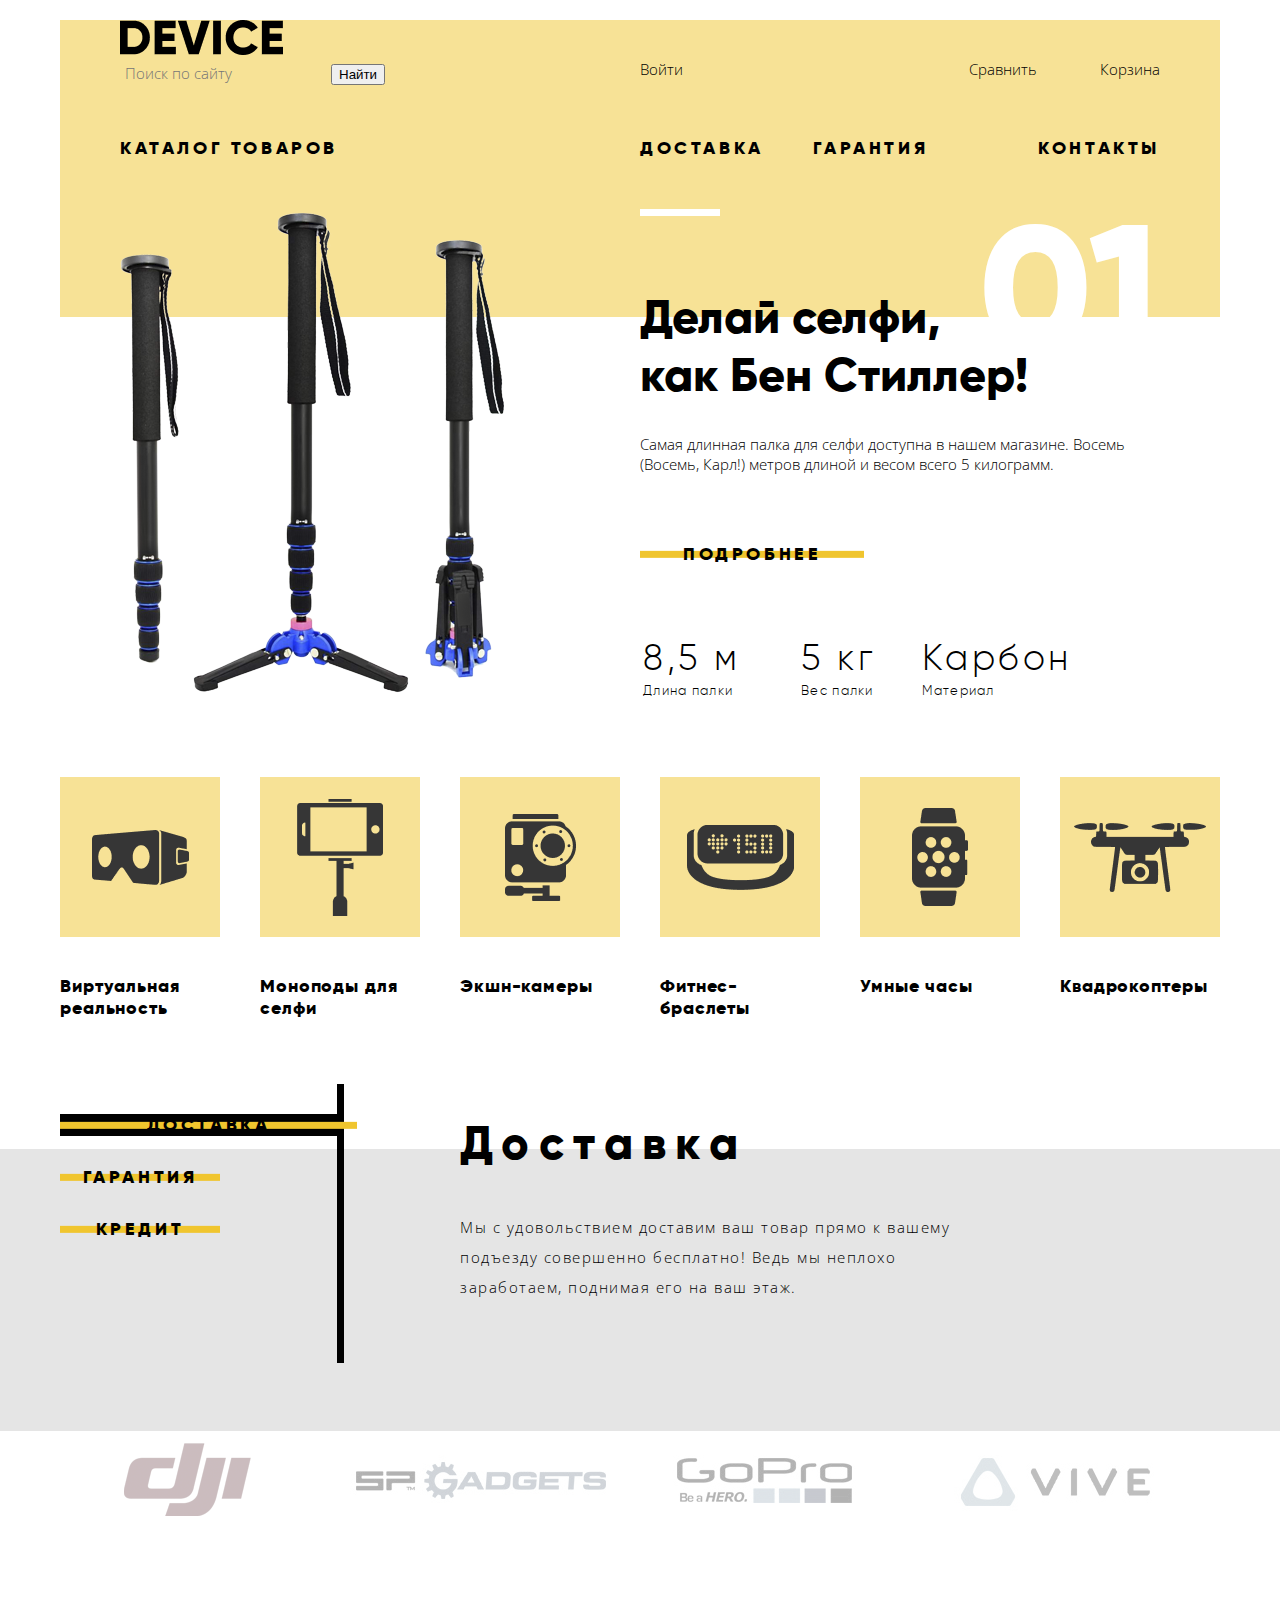
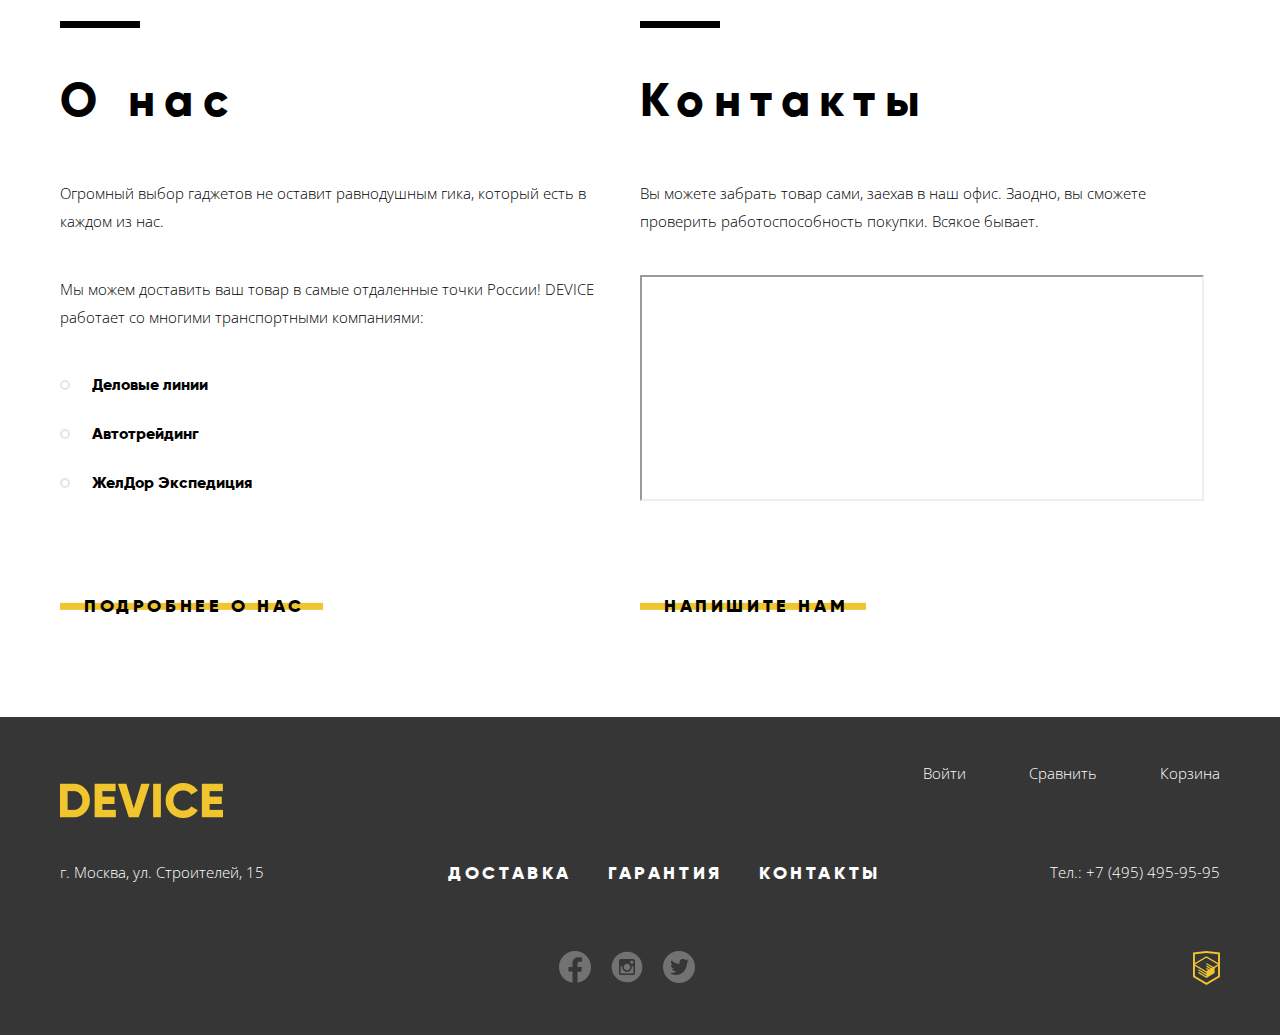
==== commit 9d1cd61f: "Сделал фон каталога" ====
--- a/index.html
+++ b/index.html
@@ -28,17 +28,15 @@
                   <h2 class="visually-hidden">Наши услуги</h2>
                   <ul class="main-nav-list">
                     <li class="main-nav-list-item">
-                      <a class="" href="#">Каталог товаров</a>
-                        <div class="sub-menu">
+                      <a class="" href="catalog.html">Каталог товаров</a>
                           <ul class="sub-menu-list">
                             <li class="sub-menu-item"><a href="#">Виртуальная реальность</a></li>
-                            <li class="sub-menu-item"><a href="#">Моноподы для селфи</a></li>
+                            <li class="sub-menu-item"><a href="catalog.html">Моноподы для селфи</a></li>
                             <li class="sub-menu-item"><a href="#">Экшн-камеры</a></li>
                             <li class="sub-menu-item"><a href="#">Фитнес-браслеты</a></li>
                             <li class="sub-menu-item"><a href="#">Умные часы</a></li>
                             <li class="sub-menu-item"><a href="#">Квадрокоптер</a></li>
                           </ul>
-                        </div>
                     </li>
                     <li class="main-nav-list-item">
                       <a href="#">Доставка</a>
@@ -139,39 +137,40 @@
         </ul>
       </section>
       <section class="services-section">
-        <div class="wrapper">
-          <h2 class="visually-hidden">Наши услуги</h2>
-          <div class="services-describe">
-            <ul class="name-of-service">
-              <li class="name-of-service-item">
-                <a href="#" class="btn">доставка</a>
-              </li>
-              <li class="name-of-service-item">
-                <a href="#" class="btn">Гарантия</a>
-              </li>
-              <li class="name-of-service-item">
-                <a href="#" class="btn">Кредит</a>
-              </li>
-            </ul>
-            <div class="service current-service delivery">
-              <h2 class="services-describe-title">Доставка</h2>
+        <h2 class="visually-hidden">Наши услуги</h2>
+        <div class="wrapper switcher-services"> 
+          <ul class="switcher-controls-list">
+            <li class="switcher-controls-item current-switcher">
+              <a href="#" class="btn btn-switch">доставка</a>
+            </li>
+            <li class="switcher-controls-item">
+              <a href="#" class="btn btn-switch">Гарантия</a>
+            </li>
+            <li class="switcher-controls-item">
+              <a href="#" class="btn btn-switch">Кредит</a>
+            </li>
+          </ul>
+          <ul class="services-description-list">
+            
+            <li class="services-description-item current-service delivery">
+              <h3 class="services-description-title">Доставка</h3>
               <p>Мы с удовольствием доставим ваш товар прямо к вашему
                 подъезду совершенно бесплатно! Ведь мы неплохо
                 заработаем, поднимая его на ваш этаж.</p>
-            </div>
-            <div class="service warrenty">
-              <h2 class="services-describe-title"> Гарантия</h2>
+            </li>
+            <li class="services-description-item warrenty">
+              <h3 class="services-description-title"> Гарантия</h3>
               <p>Если из-за возгорания купленного у нас товара у вас сгорит дом —
                 не переживайте, мы выдадим вам новый.
                 Товар, не дом, конечно же.</p>
-            </div>
-            <div class="service credit">
-              <h2 class="services-describe-title">Кредит</h2>
+            </li>
+            <li class="services-description-item credit">
+              <h3 class="services-description-title">Кредит</h3>
               <p>Залезть в долговую яму стало проще! Кредитные консультанты
                 подберут для вас наиболее выгодные
                 условия кредита. Выгодные для нашего банка, разумеется.</p>
-            </div>
-        </div>
+            </li>
+          </ul>
 
       </section>
       <section class="logo-our-brands wrapper">
--- a/css/style.css
+++ b/css/style.css
@@ -23,11 +23,23 @@
 :root {
   --basic-black: #000000;
   --special-black-opacity-30: rgba(0, 0, 0, 0.3);
+  --special-black-opacity-60: rgba(0, 0, 0, 0.6);
   --basic-white: #ffffff;
   --basick-dark: #363636;
   --basic-yellow: #F7E296;
   --special-yellow-dark: #F0C52E;
   --basic-grey: #E5E5E5;
+  --basic-grey-dark: #EBEBEB;
+  --special-grey: #D9D9D9;
+  --gray-opacity-70: rgb(238, 238, 238, 0.7);
+  --custom-font: 'Gilroy', Verdana, sans-serif;
+  --main-font: 'Open Sans', Arial, sans-serif;
+  --special-range-color: #f1f1f1;
+  --special-range-scale: #d7dcde;
+  --special-range-progress-color: #91C92F;
+  --special-range-toggle: #ababab;
+  --special-range-toggle-shadow: #cfcfcf;
+
 }
 
 /* Вспомогательные классы  */
@@ -74,7 +86,7 @@
   margin: 0 auto;
 }
 
-.wrapper-1040{
+.wrapper-1040 {
   width: 1040px;
   margin: 0 auto;
 }
@@ -99,55 +111,59 @@
   position: relative;
   z-index: 1;
 }
-.promo .btn{
+
+.promo .btn {
   padding: 9px 43px;
 }
-.services-describe .btn{
+
+.services-describe .btn {
   width: 100%;
   padding: 9px 0;
 }
-.btn::before{
+
+.btn::before {
   content: "";
   display: block;
   position: absolute;
   width: 100%;
   height: 0.35em;
   left: 0;
-  top:50%;
+  top: 50%;
   transform: translateY(-50%);
   background-color: var(--special-yellow-dark);
   z-index: -1;
-  transition: height 0.3s ease;;
+  transition: height 0.3s ease;
+  ;
 }
 
 .btn:hover::before,
-.btn:focus::before{
+.btn:focus::before {
   height: 100%;
 }
 
-.btn:active{
+.btn:active:not(.btn-switch) {
   color: var(--special-black-opacity-30);
 }
 
 a:not([href^="http://"]):not([href^="https://"]) {
   text-decoration: none;
-
 }
 
 /* header */
 .logo:hover,
-.logo:focus{
+.logo:focus {
   opacity: 0.6;
 }
 
-.logo:active{
+.logo:active {
   opacity: 0.3;
 }
-.main-header{
+
+.main-header {
   padding-top: 20px;
   padding-bottom: 50px;
   background: linear-gradient(to bottom,
-  var(--basic-white) 20px, var(--basic-yellow) 20px 100%);
+      var(--basic-white) 20px, var(--basic-yellow) 20px 100%);
 }
 
 /* top-nav */
@@ -182,12 +198,14 @@
 }
 
 .user-nav-item:hover,
-.user-nav-item:focus{
+.user-nav-item:focus {
   opacity: 0.6;
 }
-.user-nav-item:active{
+
+.user-nav-item:active {
   opacity: 0.3;
 }
+
 /* header main nav*/
 .top-nav {
   margin-bottom: 50px;
@@ -206,38 +224,48 @@
 }
 
 .main-nav a,
-.popular-products-list a{
+.popular-products-list a {
   color: inherit;
 }
 
 .main-nav-list-item a:hover,
-.main-nav-list-item a:focus{
+.main-nav-list-item a:focus {
   opacity: 0.6;
 }
 
-.main-nav-list-item a:active{
+.main-nav-list-item a:active {
   opacity: 0.3;
 }
-.main-nav-list{
+
+.main-nav-list {
   padding: 0;
   margin: 0;
   list-style: none;
   display: grid;
-  grid-template-columns: 50% repeat(3,1fr);
+  grid-template-columns: 50% repeat(3, 1fr);
   position: relative;
 }
 
-.main-nav-list-item:nth-child(4n+4){
+.main-nav-list-item:nth-child(4n+4) {
   margin-left: auto;
 }
 
- .main-nav-list-item a:hover + .sub-menu,
- .sub-menu:hover{
-  display: block;
- }
-
-
-.sub-menu {
+.main-nav-list-item a:hover+.sub-menu-list,
+.sub-menu-list:hover,
+.main-nav-list-item:focus-within .sub-menu-list {
+  display: grid;
+}
+
+
+.sub-menu-list {
+  display: none;
+  grid-template-rows: repeat(3, auto);
+  grid-auto-columns: max-content;
+  grid-auto-flow: column;
+  gap: 20px 60px;
+  list-style: none;
+  padding: 0;
+  margin: 0;
   font-family: 'Open Sans', Arial, sans-serif;
   font-style: normal;
   font-weight: 300;
@@ -245,7 +273,7 @@
   line-height: 20px;
   letter-spacing: normal;
   text-transform: none;
-  width:  100%;
+  width: 100%;
   background-color: var(--basic-yellow);
   padding-top: 20px;
   padding-bottom: 40px;
@@ -256,19 +284,7 @@
   z-index: 2;
 }
 
-
-.sub-menu-list{
-  display: grid;
-  grid-template-rows: repeat(3,auto);
-  grid-auto-columns: max-content;
-  grid-auto-flow: column;
-  gap: 20px 60px;
-  list-style: none;
-  padding: 0;
-  margin: 0;
-}
-
-.sub-menu-item:last-child{
+.sub-menu-item:last-child {
   grid-column: 3/4;
 }
 
@@ -283,13 +299,14 @@
   justify-content: space-between;
 }
 
-.index-main{
+.index-main {
   padding-bottom: 86px;
 }
+
 /* promo*/
 .promo {
   background: linear-gradient(to bottom,
-  var(--basic-yellow) 22%, var(--basic-white) 22% 100%);
+      var(--basic-yellow) 22%, var(--basic-white) 22% 100%);
   margin-bottom: 76px;
 }
 
@@ -334,12 +351,12 @@
   line-height: 15px;
 }
 
-.promo-text{
+.promo-text {
   position: relative;
   padding-top: 79px;
 }
 
-.promo-text-slider-1::after{
+.promo-text-slider-1::after {
   content: "01";
   position: absolute;
   font-family: 'Gilroy', Verdana, sans-serif;
@@ -355,7 +372,7 @@
   top: 0;
 }
 
-.promo-text::before{
+.promo-text::before {
   content: "";
   position: absolute;
   top: 0;
@@ -378,14 +395,16 @@
   grid-template-columns: repeat(6, 1fr);
   gap: 40px;
 }
-.popular-products-item:hover .popular-products-logo{
+
+.popular-products-item:hover .popular-products-logo {
   background-color: var(--special-yellow-dark);
 }
 
-.popular-products-item:active .popular-products-logo img{
+.popular-products-item:active .popular-products-logo img {
   opacity: 0.3;
 }
-.popular-products-item:active .popular-products-title{
+
+.popular-products-item:active .popular-products-title {
   opacity: 0.3;
 }
 
@@ -408,12 +427,94 @@
   margin: 0;
 }
 
-
-/*services*/
+.services-section{
+  padding: 15px 0 68px 0;
+  background: linear-gradient(to bottom,
+              var(--basic-white) 22%,
+              var(--basic-grey) 22%);
+}
+
+.switcher-services{
+  display: flex;
+}
+
+.switcher-controls-list{
+  padding: 0;
+  margin: 0;
+  padding-top: 30px;
+  list-style: none;
+  min-width: 277px;
+  margin-right: 116px;
+  border-right: 7px solid var(--basic-black);
+  display: flex;
+  flex-direction: column;
+  align-items: start;
+}
+
+.switcher-controls-item{
+  display: flex;
+  justify-content: stretch;
+  min-width: 160px;
+  margin-bottom: 30px;
+}
+.switcher-controls-item:last-child{
+  margin-bottom: 30px;
+}
+
+.switcher-controls-item .btn{
+  padding: 0 10px;
+  width: 100%;
+ }
+
+ .switcher-controls-item.current-switcher{
+   width: 100%;
+   color: var(--basic-yellow);
+   display: block;
+   background-color: var(--basic-black);
+ }
+
+.services-description-list{
+  padding: 0;
+  padding-top: 30px;
+  padding-bottom: 61px;
+  margin: 0;
+  list-style: none;
+  flex-grow: 1;
+}
+
+.services-description-item{
+  width: 100%;
+  position: relative;
+  display: none;
+}
+
+.services-description-item.current-service{
+  display: block;
+}
+.services-description-title {
+  font-family: 'Gilroy', Verdana, sans-serif;
+  font-style: normal;
+  font-weight: 800;
+  font-size: 47px;
+  line-height: 58px;
+  letter-spacing: 0.2em;
+  color: var(--basic-black);
+  margin: 0;
+  margin-bottom: 40px;
+}
+
+.services-description-title+p {
+  line-height: 30px;
+  letter-spacing: 0.1em;
+  margin: 0;
+  width: 500px;
+}
+
+/*services
 .services-section {
   background: linear-gradient(to bottom,
-  var(--basic-white) 29%,
-  var(--basic-grey) 29% 100%);
+      var(--basic-white) 29%,
+      var(--basic-grey) 29% 100%);
   padding-bottom: 20px;
 }
 
@@ -436,7 +537,8 @@
   flex-direction: column;
   justify-content: center;
 }
-.name-of-service-item{
+
+.name-of-service-item {
   width: 160px;
 }
 
@@ -451,11 +553,12 @@
   position: relative;
 }
 
-.service.current-service{
+.service.current-service {
   display: flex;
   flex-direction: column;
   justify-content: center;
 }
+
 .service::before {
   position: absolute;
   content: "";
@@ -472,25 +575,8 @@
   background-image: url(../img/delivery.svg);
 }
 
-.services-describe-title {
-  font-family: 'Gilroy', Verdana, sans-serif;
-  font-style: normal;
-  font-weight: 800;
-  font-size: 47px;
-  line-height: 58px;
-  letter-spacing: 0.2em;
-  color: var(--basic-black);
-  margin: 0;
-  margin-bottom: 40px;
-}
-
-.services-describe-title+p {
-  line-height: 30px;
-  letter-spacing: 0.1em;
-  margin: 0;
-  width: 500px;
-}
-
+
+*/
 /*ourbrands*/
 .logo-our-brands {
   margin-bottom: 90px;
@@ -534,17 +620,17 @@
 }
 
 .our-contacts-text,
-.about-us-text{
+.about-us-text {
   line-height: 28px;
   margin: 0;
   margin-bottom: 40px;
 }
 
-.about-us-text:last-child{
+.about-us-text:last-child {
   margin-bottom: 60px;
 }
 
-.logistic-company-list{
+.logistic-company-list {
   list-style: none;
   margin: 0;
   padding: 0;
@@ -553,13 +639,14 @@
   font-size: 16px;
   line-height: 28px;
 }
-.logistic-company-item{
+
+.logistic-company-item {
   position: relative;
   padding-left: 32px;
   margin-bottom: 21px;
 }
 
-.logistic-company-item::before{
+.logistic-company-item::before {
   content: "";
   position: absolute;
   top: 50%;
@@ -570,12 +657,13 @@
   border: 2px solid var(--basic-grey);
   border-radius: 50%;
 }
-.logistic-company-item:last-child{
+
+.logistic-company-item:last-child {
   margin-bottom: 0;
 }
 
 .about-us,
-.our-contacts{
+.our-contacts {
   display: flex;
   flex-direction: column;
   align-items: flex-start;
@@ -586,14 +674,14 @@
 }
 
 .about-us .btn,
-.our-contacts .btn{
+.our-contacts .btn {
   margin-top: auto;
   margin-bottom: 5px;
   padding: 9px 18px 9px 24px;
 }
 
 .about-us::before,
-.our-contacts::before{
+.our-contacts::before {
   content: "";
   position: absolute;
   top: 0;
@@ -608,23 +696,25 @@
 
 
 /*footer*/
-.main-footer{
+.main-footer {
   padding: 46px 0;
 }
-.main-footer{
+
+.main-footer {
   background-color: var(--basick-dark);
-  color:  var(--basic-white);
-}
-
-.main-footer .subtitle{
   color: var(--basic-white);
 }
 
-.main-footer a{
+.main-footer .subtitle {
+  color: var(--basic-white);
+}
+
+.main-footer a {
   color: inherit;
   font: inherit;
 }
-.footer-user-nav{
+
+.footer-user-nav {
   padding: 0;
   margin: 0;
   list-style: none;
@@ -632,25 +722,27 @@
   justify-content: flex-end;
 }
 
- .footer-user-nav-item:not(:last-child){
+.footer-user-nav-item:not(:last-child) {
   margin-right: 63px;
 }
-.footer-logo{
+
+.footer-logo {
   display: inline-block;
   margin-bottom: 40px;
 }
 
-.footer-nav{
+.footer-nav {
   display: flex;
   justify-content: space-between;
   margin-bottom: 67px;
 }
-.adress{
+
+.adress {
   margin: 0;
   margin-right: 15px;
 }
 
-.our-servises{
+.our-servises {
   padding: 0;
   margin: 0;
   list-style: none;
@@ -659,23 +751,23 @@
   max-width: 700px;
 }
 
-.our-servises-item:not(:last-child){
+.our-servises-item:not(:last-child) {
   margin-right: 36px;
 }
 
-.footer-social{
+.footer-social {
   display: flex;
   justify-content: flex-end;
 }
 
-.social-links{
+.social-links {
   margin: 0 auto;
   padding: 0;
   list-style: none;
   display: flex;
 }
 
-.social-link-item:not(:last-child){
+.social-link-item:not(:last-child) {
   margin-right: 20px;
 }
 
@@ -686,14 +778,524 @@
   border-radius: 50%;
 }
 
-.social-icon{
+.social-icon {
   fill-opacity: 0.3;
 }
 
-.social-btn:hover .social-icon{
+.social-btn:hover .social-icon {
   fill-opacity: 0.6;
 }
 
-.social-btn:active .social-icon{
+.social-btn:active .social-icon {
   fill-opacity: 0.1;
 }
+
+
+/*catalog*/
+.catalog-main {
+  padding: 44px 0 0 0;
+}
+
+.catalog-product-nav{
+  padding-bottom: 50px;
+}
+
+.title-product-name {
+  font-family: var(--custom-font);
+  font-style: normal;
+  font-weight: 800;
+  font-size: 47px;
+  line-height: 58px;
+  color: var(--basic-black);
+}
+
+.breadcrumbs {
+  margin: 0;
+  padding: 0;
+  list-style: none;
+  display: flex;
+}
+
+.breadcrumbs .breadcrumbs-item:not(:last-child) {
+  position: relative;
+  margin-right: 40px;
+}
+
+.breadcrumbs .breadcrumbs-item:not(:last-child)::before {
+  content: "";
+  position: absolute;
+  top: 50%;
+  right: -20px;
+  width: 4px;
+  height: 4px;
+  border-top: 2px solid var(--basic-black);
+  border-right: 2px solid var(--basic-black);
+  transform: translateY(-50%) rotate(45deg);
+}
+
+.breadcrumbs-link {
+  font-family: var(--main-font);
+  font-weight: 300;
+  font-size: 14px;
+  line-height: 19px;
+  color: var(--basic-black);
+  opacity: 0.3;
+}
+
+.breadcrumbs-link:hover {
+  opacity: 0.6;
+}
+
+.breadcrumbs-link:active {
+  opacity: 0.1;
+}
+
+.filter-section{
+  background-color:  #E5E5E5;
+}
+
+.filter-section .subtitle-filter-form{
+  z-index: 2;
+  position: relative;
+}
+.filter-section .subtitle-filter-form::before{
+  position: absolute;
+  content: "";
+  right: 0;
+  top: 0;
+  height: 100%;
+  width: 100vw;
+  background-color: #DCDCDC;
+  z-index: -1;
+}
+
+.sort-block{
+  align-self: center;
+}
+.filter-section-grid {
+  display: grid;
+  grid-template-columns: 328px 1fr;
+  column-gap: 72px;
+}
+
+.product-section{
+  padding-top: 70px;
+}
+
+.filter-form{
+  padding: 70px 68px 0 60px;
+  position: relative;
+}
+
+.filter-form::before{
+  content: "";
+  position: absolute;
+  top: 0;
+  right: 0;
+  height: 100%;
+  width: 100vw;
+  background-color: #E5E5E5;
+  z-index: -1;
+}
+
+.subtitle-filter-form{
+  padding: 25px 68px  25px 60px;
+}
+
+.sort-block {
+  display: flex;
+  flex-wrap: wrap;
+}
+
+/*Style of form*/
+.subtitle-catalog-sort,
+.subtitle-filter-form {
+  margin: 0;
+  font-family: var(--custom-font);
+  font-weight: 800;
+  font-size: 16px;
+  line-height: 20px;
+  letter-spacing: 0.1em;
+  text-transform: uppercase;
+  color: var(--basic-black)
+}
+
+fieldset {
+  margin: 0;
+  padding: 0;
+  padding-bottom: 40px;
+  border: none;
+}
+
+legend {
+  margin: 0;
+  padding: 0;
+  margin-bottom: 30px;
+  padding-top: 14px;
+  border-top: 2px solid var(--basic-black);
+  width: 100%;
+  font-family: var(--custom-font);
+  font-weight: 800;
+  font-size: 14px;
+  line-height: 17px;
+  letter-spacing: 0.1em;
+  color: var(--basic-black);
+}
+
+.filter-form label {
+  position: relative;
+  font-weight: 300;
+  font-size: 14px;
+  line-height: 19px;
+}
+
+.filter-form-list {
+  padding: 0;
+  margin: 0;
+  list-style: none;
+  padding-left: 42px;
+}
+
+.filter-option:not(:last-child) {
+  margin-bottom: 20px;
+}
+
+.filter-form-checkbox+label::before {
+  content: "";
+  position: absolute;
+  top: 50%;
+  left: -42px;
+  transform: translateY(-50%);
+  width: 20px;
+  height: 20px;
+  border: 2px solid var(--basic-black);
+  border-radius: 2px;
+  background-color: transparent;
+  background-position: center;
+  background-repeat: no-repeat;
+}
+
+.filter-form-checkbox:checked+label::before {
+  background-image: url(../img/chekbox.svg);
+}
+
+.filter-form-checkbox:hover+label::before{
+  opacity: 0.6;
+}
+
+.filter-form-checkbox:active+label::before{
+  opacity: 0.6;
+}
+.filter-form-checkbox:disabled+label::before{
+  opacity: 0.25;
+}
+
+.filter-form-radio+label::before{
+  content: "";
+  position: absolute;
+  top: 50%;
+  left: -42px;
+  transform: translateY(-50%);
+  width: 20px;
+  height: 20px;
+  border: 2px solid var(--basic-black);
+  border-radius: 50%;
+  background-color: transparent;
+}
+
+.filter-form-radio:checked+label::after{
+  content: "";
+  position: absolute;
+  top: 50%;
+  left: -34px;
+  transform: translateY(-50%);
+  width: 8px;
+  height: 8px;
+  border: none;
+  border-radius: 50%;
+  background-color: var(--basic-black);
+}
+
+.subtitle-catalog-sort {
+  margin-right: 74px;
+}
+
+.filter-form-radio:hover+label::before,
+.filter-form-radio:hover+label::after{
+  opacity: 0.6;
+}
+ 
+.filter-form-radio:active+label::before,
+.filter-form-radio:active+label::after{
+  opacity: 1;
+}
+
+.filter-form-radio:disabled+label::before,
+.filter-form-radio:disabled+label::after{
+  opacity: 0.25;
+}
+.catalog-sort {
+  margin: 0;
+  padding: 0;
+  list-style: none;
+  display: flex;
+  flex-wrap: wrap;
+  flex-grow: 1;
+}
+
+.catalog-sort-item:not(:last-child):not(:nth-last-child(2)) {
+  margin-right: 30px;
+}
+
+.catalog-sort-item:nth-last-child(2) {
+  margin: 0 16px 0 auto;
+}
+
+.catalog-sort-item a {
+  font-family: var(--main-font);
+  font-weight: normal;
+  font-size: 14px;
+  line-height: 19px;
+  color: var(--basic-black);
+  opacity: 0.3;
+}
+
+.product-list {
+  padding: 0;
+  margin: 0;
+  list-style: none;
+  display: grid;
+  grid-template-columns: 360px 360px;
+  gap: 48px 40px;
+  margin-bottom: 40px;
+}
+
+.product-logo {
+  width: 360px;
+  height: 380px;
+  position: relative;
+}
+
+.product-logo-buttons {
+  position: absolute;
+  top: 0;
+  left: 0;
+  background-color: var(--gray-opacity-70);
+  width: 100%;
+  height: 100%;
+  display: none;
+  flex-direction: column;
+  justify-content: center;
+  align-items: center;
+}
+
+.product-logo-buttons .add-to-campre {
+  background-color: transparent;
+  border: none;
+  font-family: var(--main-font);
+  font-weight: 300;
+  font-size: 13px;
+  line-height: 18px;
+  letter-spacing: 0.1em;
+  color: var(--basic-black);
+  opacity: 0.5;
+}
+
+.product-logo-buttons .add-to-campre:hover {
+  opacity: 1;
+}
+
+.product-logo-buttons .add-to-campre:active {
+  opacity: 0.2;
+}
+
+.product-items:hover .product-logo-buttons,
+.product-items:focus-within .product-logo-buttons {
+  display: flex;
+}
+
+.product-logo img {
+  object-fit: contain;
+}
+
+.product-info {
+  display: grid;
+  grid-template-columns: 1fr max-content;
+}
+
+.product-name {
+  font-family: var(--custom-font);
+  font-weight: 800;
+  font-size: 18px;
+  line-height: 22px;
+  letter-spacing: 0.05em;
+  color: var(--basic-black);
+  margin: 0;
+}
+
+.price {
+  display: inline-block;
+  font-family: var(--custom-font);
+  font-weight: 300;
+  font-size: 16px;
+  line-height: 18px;
+  letter-spacing: 0.05em;
+  color: var(--basic-black);
+}
+
+.pagination {
+  font-family: var(--custom-font);
+  font-weight: 800;
+  font-size: 16px;
+  line-height: 20px;
+  letter-spacing: 0.1em;
+  text-transform: uppercase;
+  color: var(--basic-black);
+  display: flex;
+  width: 100%;
+  min-height: 70px;
+  justify-content: space-between;
+  background-color: var(--basic-grey-dark);
+  margin-bottom: 78px;
+}
+
+.pagination-number-of-page {
+  padding: 0;
+  margin: 0;
+  list-style: none;
+  align-self: center;
+  display: flex;
+}
+
+.pagination-number-item {
+  color: var(--special-black-opacity-30);
+}
+
+.pagination-number-item a:hover {
+  color: var(--special-black-opacity-60);
+}
+
+.pagination-number-item.current-page,
+.pagination-number-item a:active {
+  color: var(--basic-black);
+}
+
+.pagination-number-item:not(:last-child) {
+  margin-right: 30px;
+}
+
+.pagination-number-item a {
+  font: inherit;
+  color: inherit;
+}
+
+.pagination-btn {
+  display: inline-block;
+  text-align: center;
+  vertical-align: middle;
+  font: inherit;
+  color: inherit;
+  min-width: 120px;
+  border: none;
+  background-color: transparent;
+  padding: 0;
+  margin: 0;
+  cursor: pointer;
+}
+
+.pagination-btn:hover {
+  background-color: var(--special-grey);
+}
+
+.pagination-btn:active {
+  color: var(--special-black-opacity-30);
+}
+
+
+
+.range-filter {
+  width: 200px;
+}
+
+.range-controls {
+  position: relative;
+  height: 41px;
+  background-color: transparent;
+  border-radius: 5px;
+  margin-bottom: 15px;
+  padding-top: 39px;
+  padding-right: 20px;
+  padding-left: 20px;
+}
+
+.range-controls .scale {
+  height: 2px;
+  background-color: var(--special-range-scale);
+}
+
+.range-controls .bar {
+  width: 70%;
+  height: 2px;
+  background: var(--special-range-progress-color);
+}
+
+.range-controls .toggle {
+  position: absolute;
+  top: 31px;
+  left: 0;
+  width: 16px;
+  height: 16px;
+  padding: 0;
+  border: 7px solid var(--basic-white);
+  background-color: var(--special-range-toggle);
+  border-radius: 50%;
+  box-shadow: 0 2px 1px 0 var(--special-range-toggle-shadow);
+  cursor: pointer;
+}
+
+.range-controls .toggle-min {
+  left: 18px;
+}
+
+.range-controls .toggle-max {
+  left: 160px;
+}
+
+.price-controls {
+  width: 200px;
+  display: flex;
+  justify-content: space-between;
+}
+
+.price-controls label {
+  text-transform: uppercase;
+  font-family: var(--custom-font);
+  font-style: normal;
+  font-weight: 300;
+  font-size: 14px;
+  line-height: 16px;
+  background-color: transparent;
+}
+
+.price-controls input {
+  width: 60px;
+  padding: 5px;
+  margin-left: 5px;
+  color: var(--basic-black);
+  border: none;
+  border-radius: 5px;
+  font-family: inherit;
+  font-size: inherit;
+}
+
+input[type="number"]::-webkit-inner-spin-button,
+input[type="number"]::-webkit-outer-spin-button {
+  -webkit-appearance: none;
+  -moz-appearance: none;
+  appearance: none;
+  margin: 0;
+}
+
+input[type="number"] {
+  -moz-appearance: textfield;
+}
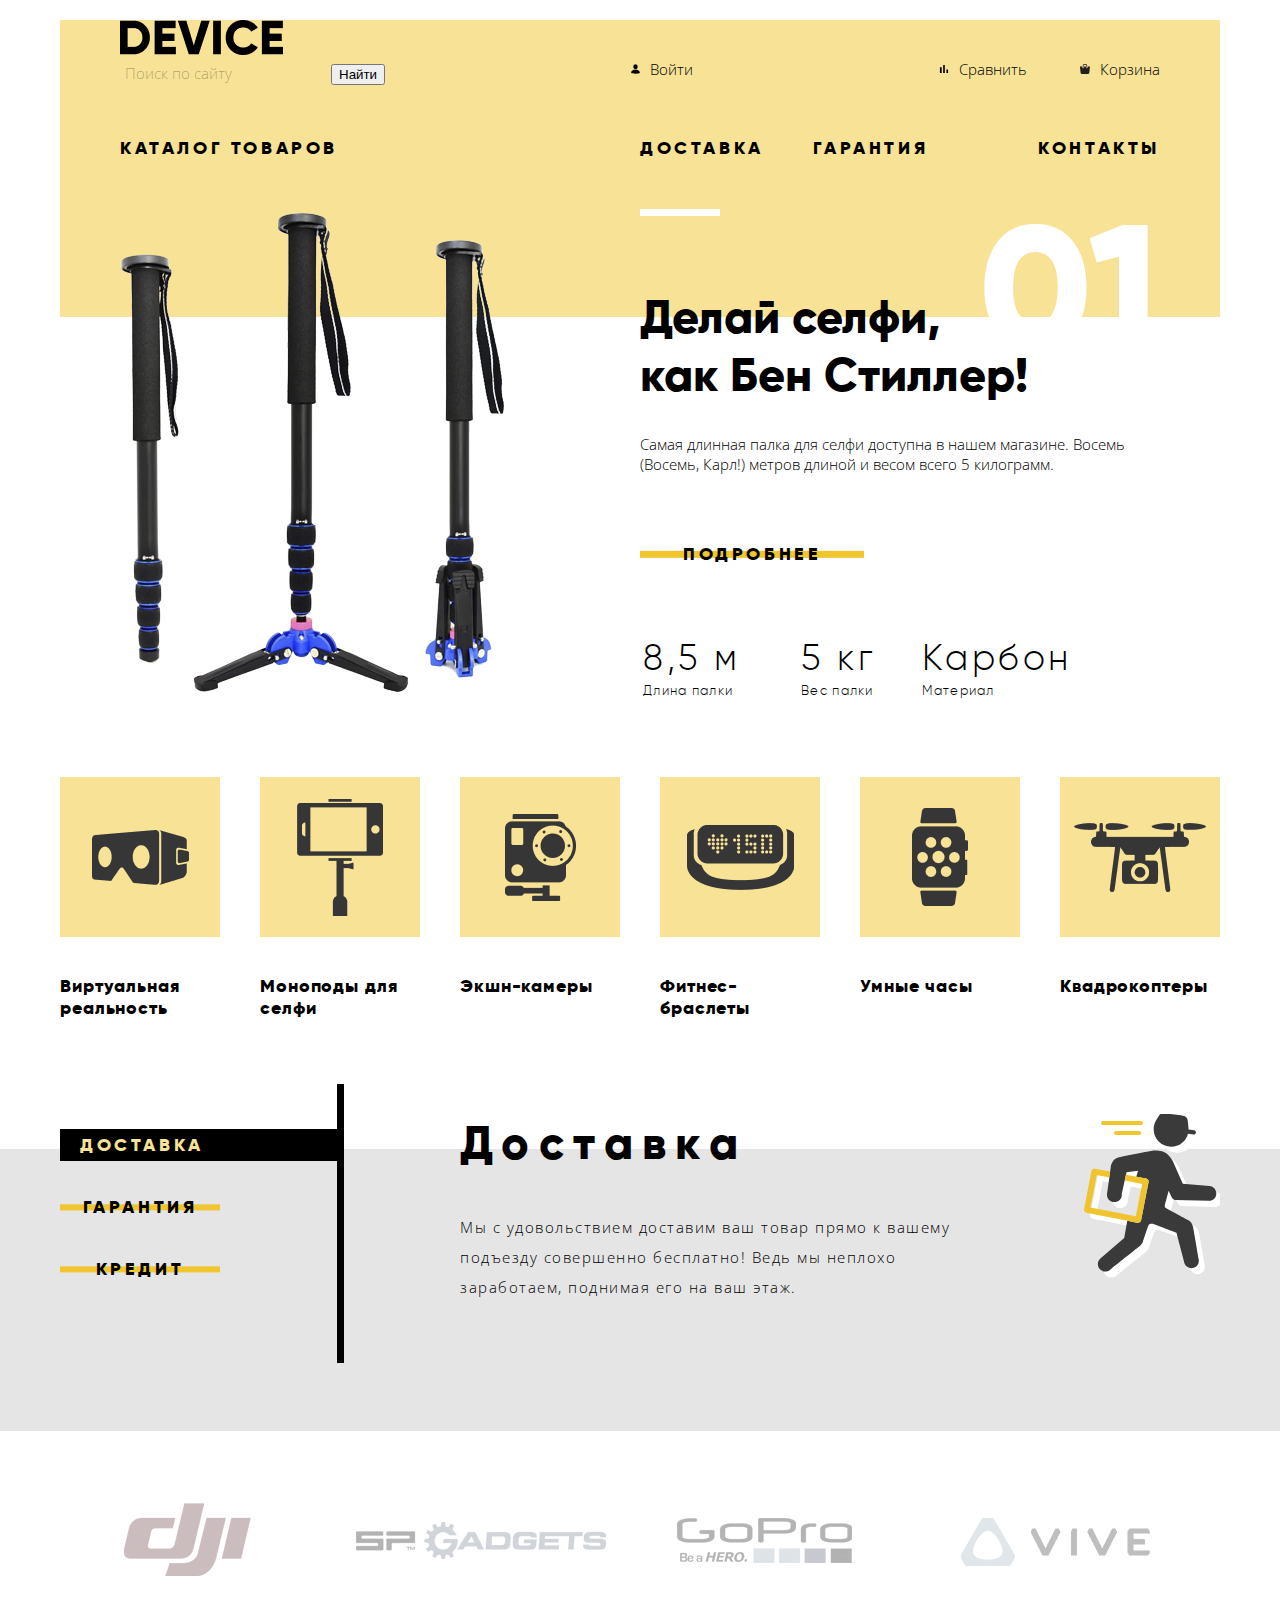
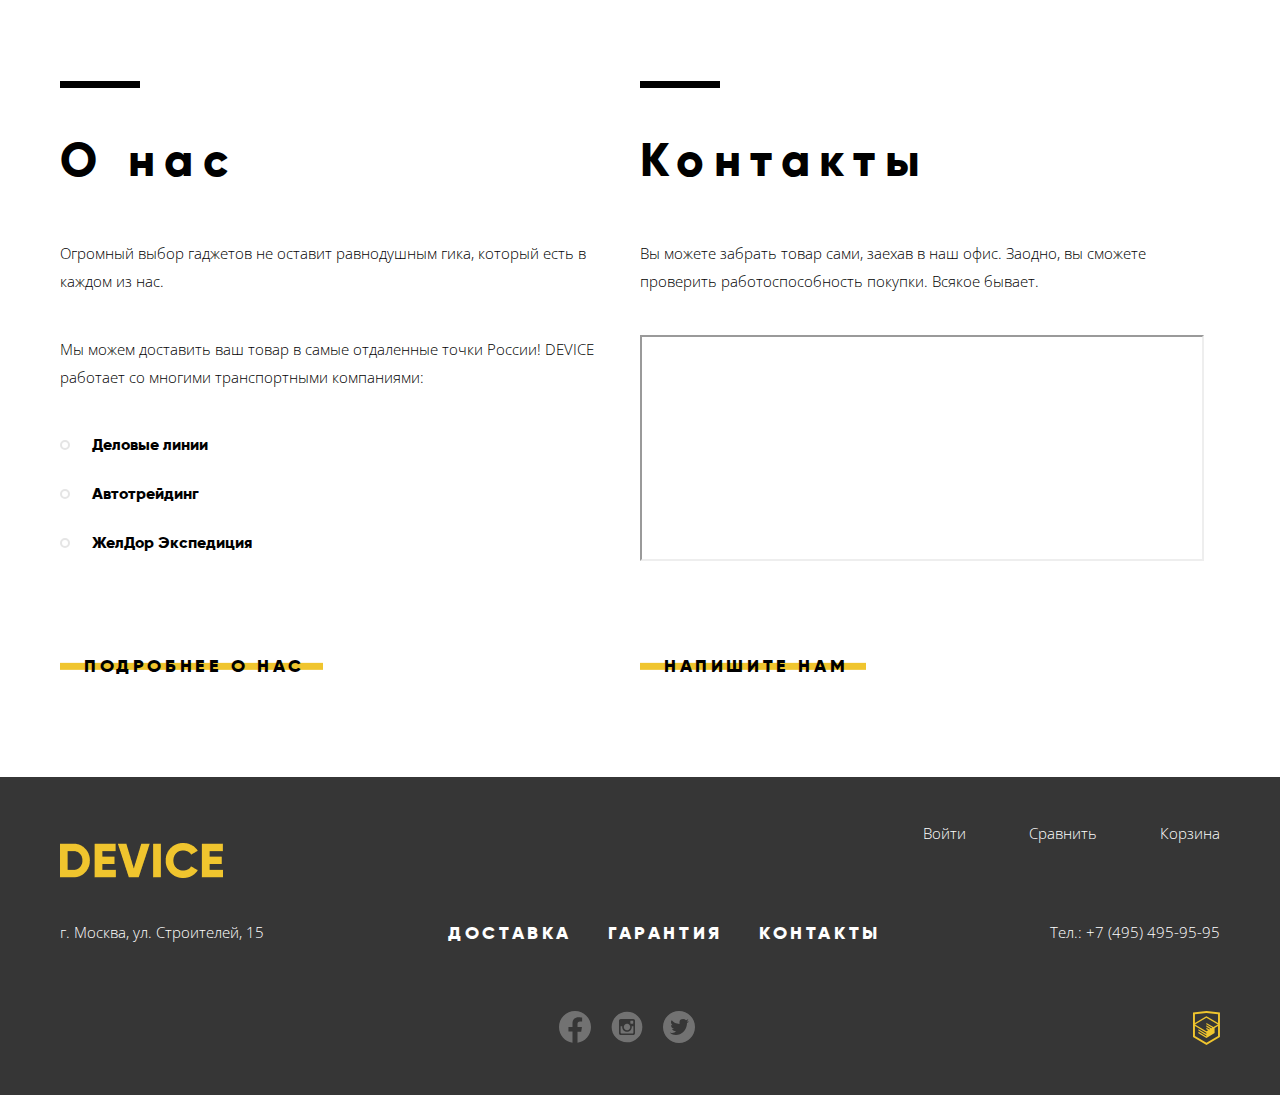
==== commit 50bb22b5: "Начал декор" ====
--- a/index.html
+++ b/index.html
@@ -19,9 +19,9 @@
                     <button type="submit">Найти</button>
                   </form>
                   <ul class="user-nav">
-                    <li class="user-nav-item"><a class="log-in" href="#">Войти</a></li>
-                    <li class="user-nav-item"><a class="compare" href="#">Сравнить</a></li>
-                    <li class="user-nav-item"><a a class="cart" href="#">Корзина</a></li>
+                    <li class="user-nav-item"><a class="main-nav-link log-in" href="#">Войти</a></li>
+                    <li class="user-nav-item"><a class="main-nav-link chart" href="#">Сравнить</a></li>
+                    <li class="user-nav-item"><a a class="main-nav-link cart" href="#">Корзина</a></li>
                   </ul>
                 </div>
                 <nav class="main-nav">
@@ -138,20 +138,20 @@
       </section>
       <section class="services-section">
         <h2 class="visually-hidden">Наши услуги</h2>
-        <div class="wrapper switcher-services"> 
+        <div class="wrapper switcher-services">
           <ul class="switcher-controls-list">
             <li class="switcher-controls-item current-switcher">
-              <a href="#" class="btn btn-switch">доставка</a>
+              <a href="#" class="btn-switch">доставка</a>
             </li>
             <li class="switcher-controls-item">
-              <a href="#" class="btn btn-switch">Гарантия</a>
+              <a href="#" class="btn-switch">Гарантия</a>
             </li>
             <li class="switcher-controls-item">
-              <a href="#" class="btn btn-switch">Кредит</a>
+              <a href="#" class="btn-switch">Кредит</a>
             </li>
           </ul>
           <ul class="services-description-list">
-            
+
             <li class="services-description-item current-service delivery">
               <h3 class="services-description-title">Доставка</h3>
               <p>Мы с удовольствием доставим ваш товар прямо к вашему
--- a/css/style.css
+++ b/css/style.css
@@ -24,6 +24,7 @@
   --basic-black: #000000;
   --special-black-opacity-30: rgba(0, 0, 0, 0.3);
   --special-black-opacity-60: rgba(0, 0, 0, 0.6);
+  --special-black-opacity-70: rgba(0, 0, 0, 0.7);
   --basic-white: #ffffff;
   --basick-dark: #363636;
   --basic-yellow: #F7E296;
@@ -97,7 +98,7 @@
 }
 
 .btn {
-  display: inline-flex;
+  display: inline-block;
   font-family: 'Gilroy', Verdana, sans-serif;
   font-style: normal;
   font-weight: 800;
@@ -106,10 +107,10 @@
   letter-spacing: 0.2em;
   text-transform: uppercase;
   color: var(--basic-black);
-  display: inline-block;
   text-align: center;
   position: relative;
   z-index: 1;
+  background-color: transparent;
 }
 
 .promo .btn {
@@ -141,7 +142,7 @@
   height: 100%;
 }
 
-.btn:active:not(.btn-switch) {
+.btn:active {
   color: var(--special-black-opacity-30);
 }
 
@@ -173,6 +174,29 @@
   padding: 4px 5px;
   font: inherit;
   line-height: 20.43px;
+  cursor: pointer;
+  color: var(--special-black-opacity-30);
+}
+
+.search-input::-webkit-input-placeholder{
+  font-family: 'Open Sans', Arial, sans-serif;
+  font-style: normal;
+  font-weight: 300;
+  font-size: 15px;
+  line-height: 20px;
+  color: var(--special-black-opacity-30);
+}
+
+.search-input:hover::-webkit-input-placeholder{
+  color: var(--special-black-opacity-70);
+}
+
+.search-input:focus::-webkit-input-placeholder{
+  color: var(--basic-black);
+}
+
+.search-input:hover{
+  color: var(--special-black-opacity-70);
 }
 
 .user-nav {
@@ -195,6 +219,33 @@
 
 .user-nav-item:nth-child(2) {
   margin-left: auto;
+}
+.main-nav-link{
+  padding-left: 10px;
+  position: relative;
+}
+.main-nav-link::before{
+  content: "";
+  position: absolute;
+  width: 14px;
+  height: 14px;
+  top: 50%;
+  left: -12px;
+  transform: translateY(-50%);
+  background-position: center;
+  background-repeat: no-repeat;
+}
+
+.main-nav-link.log-in::before{
+  background-image: url("../img/icon_user.svg");
+}
+
+.main-nav-link.chart::before{
+  background-image: url("../img/icon_chart.svg");
+}
+
+.main-nav-link.cart::before{
+  background-image: url("../img/icon_cart.svg");
 }
 
 .user-nav-item:hover,
@@ -429,6 +480,7 @@
 
 .services-section{
   padding: 15px 0 68px 0;
+  margin-bottom: 60px;
   background: linear-gradient(to bottom,
               var(--basic-white) 22%,
               var(--basic-grey) 22%);
@@ -441,7 +493,7 @@
 .switcher-controls-list{
   padding: 0;
   margin: 0;
-  padding-top: 30px;
+  padding-top: 45px;
   list-style: none;
   min-width: 277px;
   margin-right: 116px;
@@ -456,21 +508,61 @@
   justify-content: stretch;
   min-width: 160px;
   margin-bottom: 30px;
+  position: relative;
 }
 .switcher-controls-item:last-child{
   margin-bottom: 30px;
 }
 
-.switcher-controls-item .btn{
-  padding: 0 10px;
+.btn-switch{
+  display: inline-block;
+  font-family: 'Gilroy', Verdana, sans-serif;
+  font-style: normal;
+  font-weight: 800;
+  font-size: 18px;
+  line-height: 22px;
+  letter-spacing: 0.2em;
+  text-transform: uppercase;
+  color: inherit;
+  z-index: 1;
+  border: none;
   width: 100%;
- }
-
- .switcher-controls-item.current-switcher{
-   width: 100%;
-   color: var(--basic-yellow);
-   display: block;
-   background-color: var(--basic-black);
+  text-align: center;
+  background-color: transparent;
+  padding: 5px 20px;
+}
+
+.switcher-controls-item::before {
+  content: "";
+  display: block;
+  position: absolute;
+  width: 100%;
+  height: 0.35em;
+  left: 0;
+  top: 50%;
+  transform: translateY(-50%);
+  background-color: var(--special-yellow-dark);
+  z-index: 1;
+  transition: height 0.3s ease;
+}
+
+.switcher-controls-item:hover::before {
+  height: 100%;
+  border:none
+}
+
+.switcher-controls-item.current-switcher{
+  width: 100%;
+  color: var(--basic-yellow);
+}
+
+.switcher-controls-item.current-switcher .btn-switch{
+  width: auto;
+}
+ .current-switcher.switcher-controls-item::before{
+  height: 100%;
+  background-color: var(--basic-black);
+  z-index: 1;
  }
 
 .services-description-list{
@@ -491,6 +583,23 @@
 .services-description-item.current-service{
   display: block;
 }
+
+.services-description-item::before {
+  position: absolute;
+  content: "";
+  background-color: transparent;
+  background-repeat: no-repeat;
+  background-position: center;
+  min-width: 136px;
+  min-height: 164px;
+}
+
+.services-description-item.delivery:before {
+  top: center;
+  right: 0;
+  background-image: url(../img/delivery.svg);
+}
+
 .services-description-title {
   font-family: 'Gilroy', Verdana, sans-serif;
   font-style: normal;
@@ -510,13 +619,7 @@
   width: 500px;
 }
 
-/*services
-.services-section {
-  background: linear-gradient(to bottom,
-      var(--basic-white) 29%,
-      var(--basic-grey) 29% 100%);
-  padding-bottom: 20px;
-}
+/*servic
 
 .services-describe {
   display: grid;
@@ -1024,7 +1127,7 @@
 .filter-form-radio:hover+label::after{
   opacity: 0.6;
 }
- 
+
 .filter-form-radio:active+label::before,
 .filter-form-radio:active+label::after{
   opacity: 1;
@@ -1299,3 +1402,10 @@
 input[type="number"] {
   -moz-appearance: textfield;
 }
+
+
+
+.icon{
+  width: 100px;
+  height: 100px;
+}
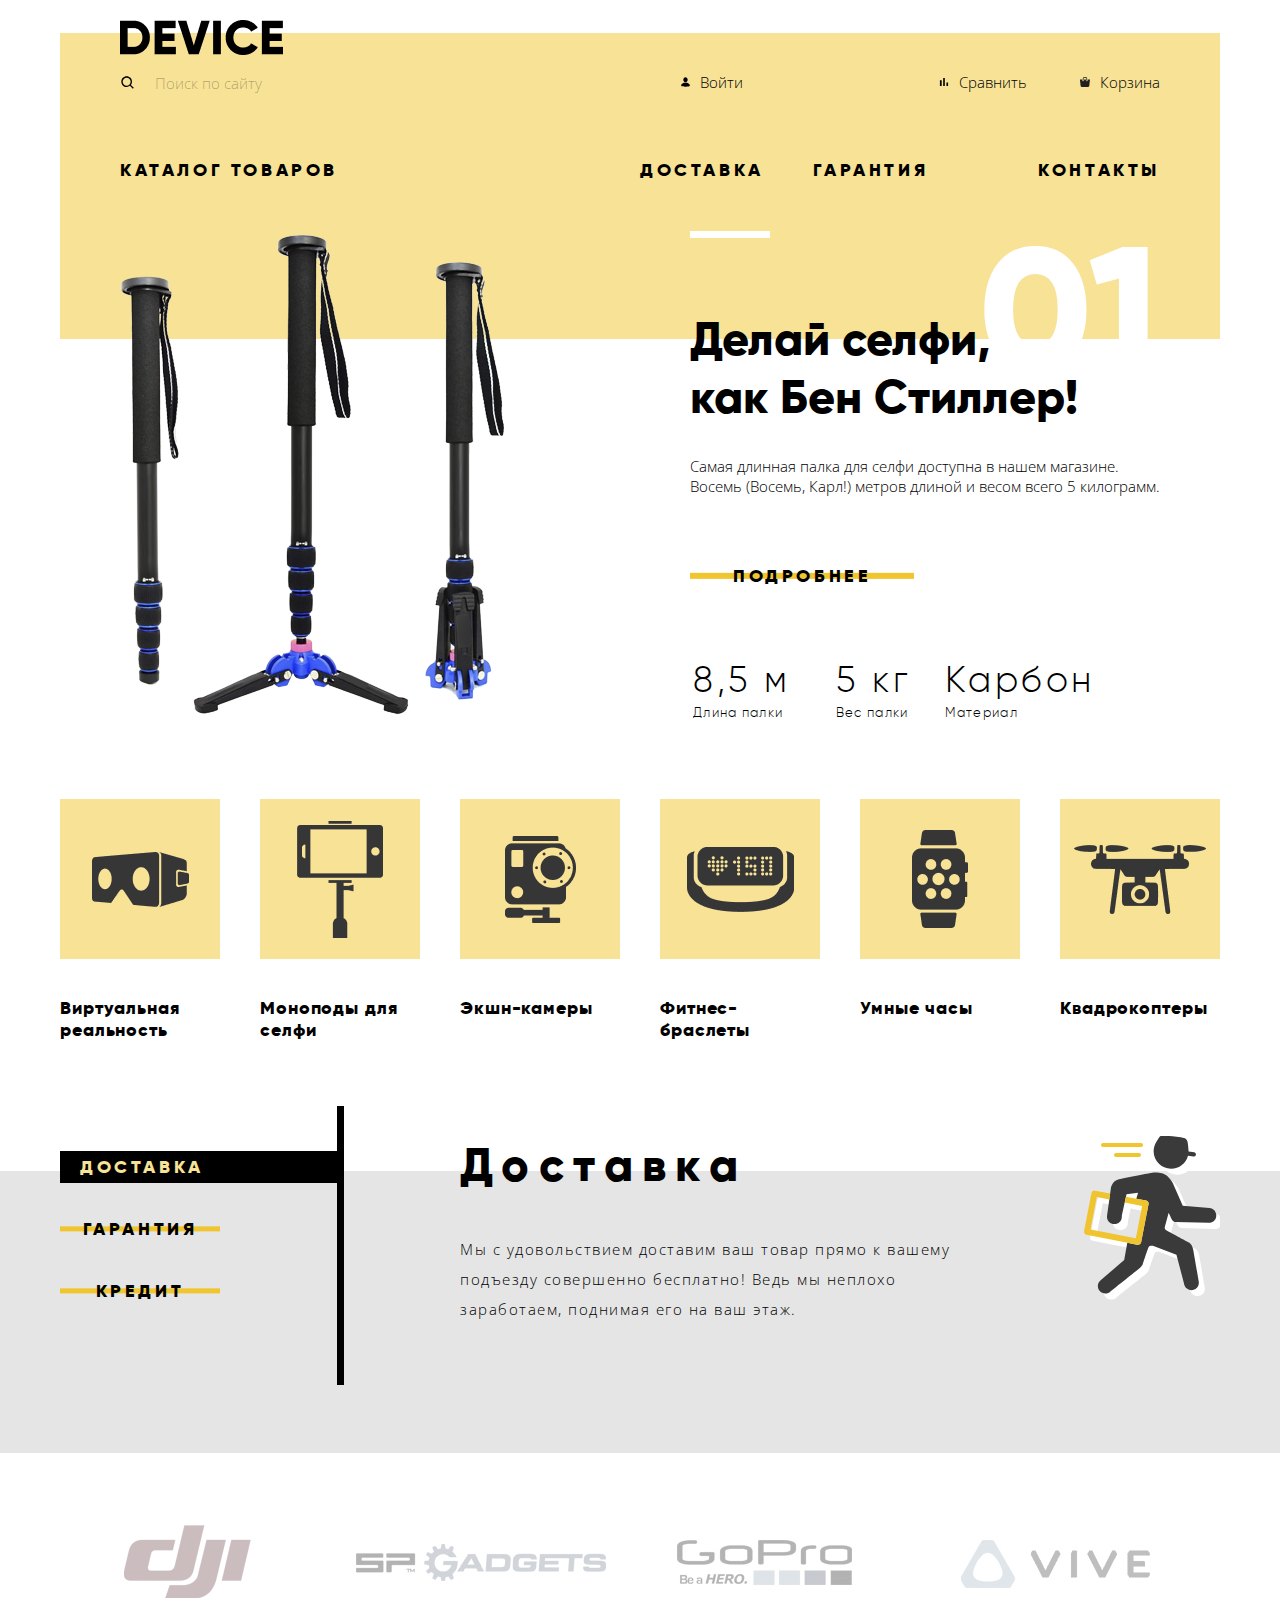
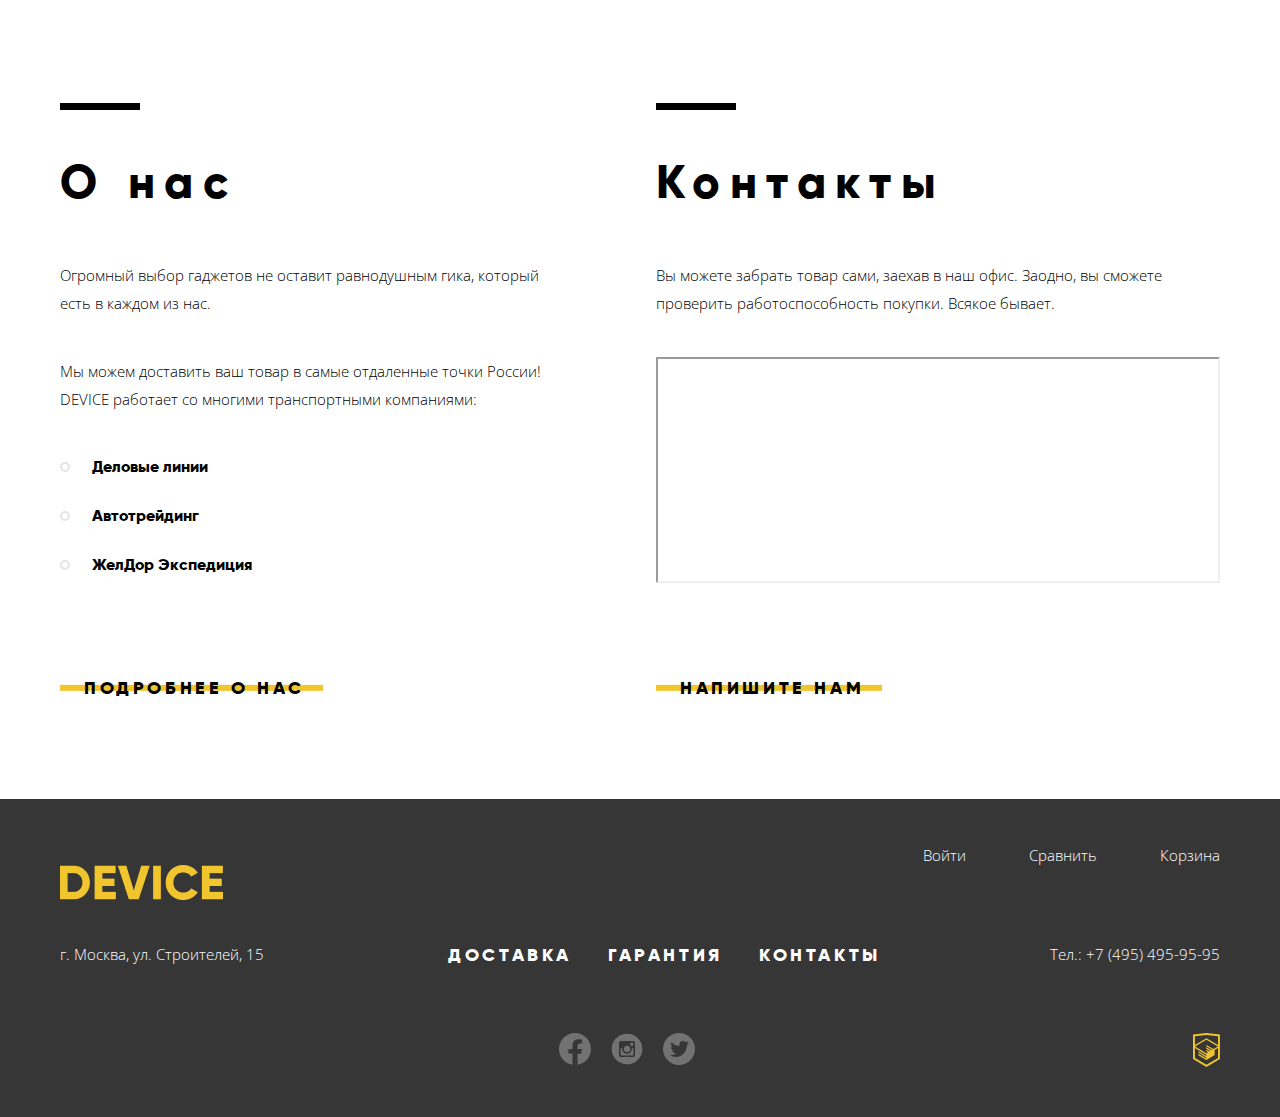
==== commit 9b4b1987: "Сделал форму поиска" ====
--- a/index.html
+++ b/index.html
@@ -1,290 +1,300 @@
 <!DOCTYPE html>
 <html class="page" lang="ru">
-  <head>
-    <meta charset="utf-8">
-    <title>HTML Academy: Девайс</title>
-    <link href="https://fonts.googleapis.com/css2?family=Open+Sans:wght@300&display=swap" rel="stylesheet">
-    <link rel="stylesheet" href="css/normalize.css">
-    <link rel="stylesheet" href="css/style.css">
-  </head>
-  <body class="page-body">
+
+<head>
+  <meta charset="utf-8">
+  <title>HTML Academy: Девайс</title>
+  <link href="https://fonts.googleapis.com/css2?family=Open+Sans:wght@300&display=swap" rel="stylesheet">
+  <link rel="stylesheet" href="css/normalize.css">
+  <link rel="stylesheet" href="css/style.css">
+</head>
+
+<body class="page-body">
+  <div class="wrapper">
+    <header class="main-header">
+      <div class="wrapper-1040">
+        <h1 class="visually-hidden">Интернет магазин Device</h1>
+        <a class="logo"><img src="img/logo-device.png" width="163" height="35" alt="Логотип Device"></a>
+        <div class="top-nav double-column">
+          <form class="search-form" action="https://echo.htmlacademy.ru" method="post">
+            <input class="search-input" type="search" placeholder="Поиск по сайту">
+            <button class="search-btn" type="submit">Найти</button>
+          </form>
+          <ul class="user-nav">
+            <li class="user-nav-item"><a class="main-nav-link log-in" href="#">Войти</a></li>
+            <li class="user-nav-item"><a class="main-nav-link chart" href="#">Сравнить</a></li>
+            <li class="user-nav-item"><a a class="main-nav-link cart" href="#">Корзина</a></li>
+          </ul>
+        </div>
+        <nav class="main-nav">
+          <h2 class="visually-hidden">Наши услуги</h2>
+          <ul class="main-nav-list">
+            <li class="main-nav-list-item">
+              <a class="" href="catalog.html">Каталог товаров</a>
+              <ul class="sub-menu-list">
+                <li class="sub-menu-item"><a href="#">Виртуальная реальность</a></li>
+                <li class="sub-menu-item"><a href="catalog.html">Моноподы для селфи</a></li>
+                <li class="sub-menu-item"><a href="#">Экшн-камеры</a></li>
+                <li class="sub-menu-item"><a href="#">Фитнес-браслеты</a></li>
+                <li class="sub-menu-item"><a href="#">Умные часы</a></li>
+                <li class="sub-menu-item"><a href="#">Квадрокоптер</a></li>
+              </ul>
+            </li>
+            <li class="main-nav-list-item">
+              <a href="#">Доставка</a>
+            </li>
+            <li class="main-nav-list-item">
+              <a href="#">гарантия</a>
+            </li>
+            <li class="main-nav-list-item">
+              <a href="#">контакты</a>
+            </li>
+          </ul>
+        </nav>
+      </div>
+    </header>
+  </div>
+  <main class="index-main">
     <div class="wrapper">
-      <header class="main-header">
-              <div class="wrapper-1040">
-                <h1 class="visually-hidden">Интернет магазин Device</h1>
-                <a class="logo"><img src="img/logo-device.png" width="163" height="35" alt="Логотип Device"></a>
-                <div class="top-nav double-column" >
-                  <form class="search-form" action="https://echo.htmlacademy.ru" method="post">
-                    <input class="search-input" type="search" placeholder="Поиск по сайту">
-                    <button type="submit">Найти</button>
-                  </form>
-                  <ul class="user-nav">
-                    <li class="user-nav-item"><a class="main-nav-link log-in" href="#">Войти</a></li>
-                    <li class="user-nav-item"><a class="main-nav-link chart" href="#">Сравнить</a></li>
-                    <li class="user-nav-item"><a a class="main-nav-link cart" href="#">Корзина</a></li>
-                  </ul>
-                </div>
-                <nav class="main-nav">
-                  <h2 class="visually-hidden">Наши услуги</h2>
-                  <ul class="main-nav-list">
-                    <li class="main-nav-list-item">
-                      <a class="" href="catalog.html">Каталог товаров</a>
-                          <ul class="sub-menu-list">
-                            <li class="sub-menu-item"><a href="#">Виртуальная реальность</a></li>
-                            <li class="sub-menu-item"><a href="catalog.html">Моноподы для селфи</a></li>
-                            <li class="sub-menu-item"><a href="#">Экшн-камеры</a></li>
-                            <li class="sub-menu-item"><a href="#">Фитнес-браслеты</a></li>
-                            <li class="sub-menu-item"><a href="#">Умные часы</a></li>
-                            <li class="sub-menu-item"><a href="#">Квадрокоптер</a></li>
-                          </ul>
-                    </li>
-                    <li class="main-nav-list-item">
-                      <a href="#">Доставка</a>
-                    </li>
-                    <li class="main-nav-list-item">
-                      <a href="#">гарантия</a>
-                    </li>
-                    <li class="main-nav-list-item">
-                      <a href="#">контакты</a>
-                    </li>
-                  </ul>
-                </nav>
-              </div>
-      </header>
-    </div>
-    <main class="index-main">
-      <div class="wrapper">
-        <section class="promo">
+      <section class="promo">
         <div class="wrapper-1040">
           <div class="double-column">
-              <div class="promo-logo">
-                <img src="img/slider-1 1.png" width="384" height="486" alt="Картинка моноподов">
-              </div>
-              <div class="promo-text promo-text-slider-1">
-                <p class="promo-title">Делай селфи,<br>как Бен Стиллер!</p>
-                <p class="promo-describe">Самая длинная палка для селфи доступна в нашем магазине.
-                  Восемь (Восемь, Карл!) метров длиной и весом всего 5 килограмм.</p>
-                  <a class="btn primary-btn" href="#">подробнее</a>
-                  <table class="promo-specifications-table">
-                    <tr>
-                      <th>8,5 м</th>
-                      <th>5 кг</th>
-                      <th>Карбон</th>
-                    </tr>
-                    <tr>
-                      <td>Длина палки</td>
-                      <td>Вес палки</td>
-                      <td>Материал</td>
-                    </tr>
-                  </table>
-
-              </div>
+            <div class="promo-logo">
+              <img src="img/slider-1 1.png" width="384" height="486" alt="Картинка моноподов">
+            </div>
+            <div class="promo-text promo-text-slider-1">
+              <p class="promo-title">Делай селфи,<br>как Бен Стиллер!</p>
+              <p class="promo-describe">Самая длинная палка для селфи доступна в нашем магазине.
+                Восемь (Восемь, Карл!) метров длиной и весом всего 5 килограмм.</p>
+              <a class="btn primary-btn" href="#">подробнее</a>
+              <table class="promo-specifications-table">
+                <tr>
+                  <th>8,5 м</th>
+                  <th>5 кг</th>
+                  <th>Карбон</th>
+                </tr>
+                <tr>
+                  <td>Длина палки</td>
+                  <td>Вес палки</td>
+                  <td>Материал</td>
+                </tr>
+              </table>
+
+            </div>
           </div>
         </div>
-        </section>
-      </div>
-      <section class="popular-products wrapper">
-        <h2 class="visually-hidden">Список популярных категорий</h2>
-        <ul class="popular-products-list">
-          <li class="popular-products-item">
-            <a href="#">
-              <div class="popular-products-logo">
-                <img src="img/popular-vr.png" width="97" height="55" alt="Иконка очков виртуальной реальности">
-              </div>
-              <p class="popular-products-title">Виртуальная реальность</p>
-            </a>
-          </li>
-          <li class="popular-products-item">
-            <a href="#">
-              <div class="popular-products-logo">
-                <img src="img/popular-monopod.png" width="86" height="117" alt="Иконка монопода">
-              </div>
-              <p class="popular-products-title">Моноподы для селфи</p>
-            </a>
-          </li>
-          <li class="popular-products-item">
-            <a href="#">
-              <div class="popular-products-logo">
-                <img src="img/active-camera.png" width="71" height="87" alt="Иконка экшн-камеры">
-              </div>
-              <p class="popular-products-title">Экшн-камеры</p>
-            </a>
-          </li>
-          <li class="popular-products-item">
-            <a href="#">
-              <div class="popular-products-logo">
-                <img src="img/fitnes-tracker.png" width="107" height="65" alt="Иконка фитнес браслета">
-              </div>
-              <p class="popular-products-title">Фитнес-браслеты</p>
-            </a>
-          </li>
-          <li class="popular-products-item">
-            <a href="#">
-              <div class="popular-products-logo">
-                <img src="img/smart-whatch.png" width="56" height="98" alt="Иконка умных часов">
-              </div>
-              <p class="popular-products-title">Умные часы</p>
-            </a>
-          </li>
-          <li class="popular-products-item">
-            <a href="#">
-              <div class="popular-products-logo">
-                <img src="img/drones.png" width="132" height="69" alt="Иконка квадрокоптера">
-              </div>
-              <p class="popular-products-title">Квадрокоптеры</p>
-            </a>
-          </li>
-        </ul>
       </section>
-      <section class="services-section">
-        <h2 class="visually-hidden">Наши услуги</h2>
-        <div class="wrapper switcher-services">
-          <ul class="switcher-controls-list">
-            <li class="switcher-controls-item current-switcher">
-              <a href="#" class="btn-switch">доставка</a>
-            </li>
-            <li class="switcher-controls-item">
-              <a href="#" class="btn-switch">Гарантия</a>
-            </li>
-            <li class="switcher-controls-item">
-              <a href="#" class="btn-switch">Кредит</a>
-            </li>
-          </ul>
-          <ul class="services-description-list">
-
-            <li class="services-description-item current-service delivery">
-              <h3 class="services-description-title">Доставка</h3>
-              <p>Мы с удовольствием доставим ваш товар прямо к вашему
-                подъезду совершенно бесплатно! Ведь мы неплохо
-                заработаем, поднимая его на ваш этаж.</p>
-            </li>
-            <li class="services-description-item warrenty">
-              <h3 class="services-description-title"> Гарантия</h3>
-              <p>Если из-за возгорания купленного у нас товара у вас сгорит дом —
-                не переживайте, мы выдадим вам новый.
-                Товар, не дом, конечно же.</p>
-            </li>
-            <li class="services-description-item credit">
-              <h3 class="services-description-title">Кредит</h3>
-              <p>Залезть в долговую яму стало проще! Кредитные консультанты
-                подберут для вас наиболее выгодные
-                условия кредита. Выгодные для нашего банка, разумеется.</p>
-            </li>
-          </ul>
-
-      </section>
-      <section class="logo-our-brands wrapper">
-        <h2 class="visually-hidden">Наши бренды</h2>
-        <ul class="our-brands-list">
-          <li class="our-brands-item">
-            <img src="img/barand-logo-dji.png" width="260" height="100" alt="Логотип нашего бренда">
-          </li>
-          <li class="our-brands-item">
-            <img src="img/barand-logo-sp-gadjet.png" width="260" height="100" alt="Логотип нашего бренда">
-          </li>
-          <li class="our-brands-item">
-            <img src="img/barand-logo-go-pro.png" width="260" height="100" alt="Логотип нашего бренда">
-          </li>
-          <li class="our-brands-item">
-            <img src="img/barand-logo-vive.png" width="260" height="100" alt="Логотип нашего бренда">
-          </li>
-        </ul>
-      </section>
-      <section class="company-info wrapper double-column">
-       <article class="about-us">
-          <h2 class="about-us-title">О нас</h2>
-          <p class="about-us-text">Огромный выбор гаджетов не оставит равнодушным гика,
-            который есть в каждом из нас.</p>
-            <p class="about-us-text">
-              Мы можем доставить ваш товар в самые отдаленные точки
-              России! DEVICE работает со многими транспортными компаниями:
-            </p>
-            <ul class="logistic-company-list">
-              <li class="logistic-company-item">Деловые линии</li>
-              <li class="logistic-company-item">Автотрейдинг</li>
-              <li class="logistic-company-item">ЖелДор Экспедиция</li>
-            </ul>
-            <a href="#" class="btn">подробнее о нас</a>
-       </article>
-       <article class="our-contacts">
+    </div>
+    <section class="popular-products wrapper">
+      <h2 class="visually-hidden">Список популярных категорий</h2>
+      <ul class="popular-products-list">
+        <li class="popular-products-item">
+          <a href="#">
+            <div class="popular-products-logo">
+              <img src="img/popular-vr.png" width="97" height="55" alt="Иконка очков виртуальной реальности">
+            </div>
+            <p class="popular-products-title">Виртуальная реальность</p>
+          </a>
+        </li>
+        <li class="popular-products-item">
+          <a href="#">
+            <div class="popular-products-logo">
+              <img src="img/popular-monopod.png" width="86" height="117" alt="Иконка монопода">
+            </div>
+            <p class="popular-products-title">Моноподы для селфи</p>
+          </a>
+        </li>
+        <li class="popular-products-item">
+          <a href="#">
+            <div class="popular-products-logo">
+              <img src="img/active-camera.png" width="71" height="87" alt="Иконка экшн-камеры">
+            </div>
+            <p class="popular-products-title">Экшн-камеры</p>
+          </a>
+        </li>
+        <li class="popular-products-item">
+          <a href="#">
+            <div class="popular-products-logo">
+              <img src="img/fitnes-tracker.png" width="107" height="65" alt="Иконка фитнес браслета">
+            </div>
+            <p class="popular-products-title">Фитнес-браслеты</p>
+          </a>
+        </li>
+        <li class="popular-products-item">
+          <a href="#">
+            <div class="popular-products-logo">
+              <img src="img/smart-whatch.png" width="56" height="98" alt="Иконка умных часов">
+            </div>
+            <p class="popular-products-title">Умные часы</p>
+          </a>
+        </li>
+        <li class="popular-products-item">
+          <a href="#">
+            <div class="popular-products-logo">
+              <img src="img/drones.png" width="132" height="69" alt="Иконка квадрокоптера">
+            </div>
+            <p class="popular-products-title">Квадрокоптеры</p>
+          </a>
+        </li>
+      </ul>
+    </section>
+    <section class="services-section">
+      <h2 class="visually-hidden">Наши услуги</h2>
+      <div class="wrapper switcher-services">
+        <ul class="switcher-controls-list">
+          <li class="switcher-controls-item current-switcher">
+            <a href="#" class="btn-switch">доставка</a>
+          </li>
+          <li class="switcher-controls-item">
+            <a href="#" class="btn-switch">Гарантия</a>
+          </li>
+          <li class="switcher-controls-item">
+            <a href="#" class="btn-switch">Кредит</a>
+          </li>
+        </ul>
+        <ul class="services-description-list">
+
+          <li class="services-description-item current-service delivery">
+            <h3 class="services-description-title">Доставка</h3>
+            <p>Мы с удовольствием доставим ваш товар прямо к вашему
+              подъезду совершенно бесплатно! Ведь мы неплохо
+              заработаем, поднимая его на ваш этаж.</p>
+          </li>
+          <li class="services-description-item warrenty">
+            <h3 class="services-description-title"> Гарантия</h3>
+            <p>Если из-за возгорания купленного у нас товара у вас сгорит дом —
+              не переживайте, мы выдадим вам новый.
+              Товар, не дом, конечно же.</p>
+          </li>
+          <li class="services-description-item credit">
+            <h3 class="services-description-title">Кредит</h3>
+            <p>Залезть в долговую яму стало проще! Кредитные консультанты
+              подберут для вас наиболее выгодные
+              условия кредита. Выгодные для нашего банка, разумеется.</p>
+          </li>
+        </ul>
+
+    </section>
+    <section class="logo-our-brands wrapper">
+      <h2 class="visually-hidden">Наши бренды</h2>
+      <ul class="our-brands-list">
+        <li class="our-brands-item">
+          <img src="img/barand-logo-dji.png" width="260" height="100" alt="Логотип нашего бренда">
+        </li>
+        <li class="our-brands-item">
+          <img src="img/barand-logo-sp-gadjet.png" width="260" height="100" alt="Логотип нашего бренда">
+        </li>
+        <li class="our-brands-item">
+          <img src="img/barand-logo-go-pro.png" width="260" height="100" alt="Логотип нашего бренда">
+        </li>
+        <li class="our-brands-item">
+          <img src="img/barand-logo-vive.png" width="260" height="100" alt="Логотип нашего бренда">
+        </li>
+      </ul>
+    </section>
+    <section class="company-info wrapper double-column">
+      <article class="about-us">
+        <h2 class="about-us-title">О нас</h2>
+        <p class="about-us-text">Огромный выбор гаджетов не оставит равнодушным гика,
+          который есть в каждом из нас.</p>
+        <p class="about-us-text">
+          Мы можем доставить ваш товар в самые отдаленные точки
+          России! DEVICE работает со многими транспортными компаниями:
+        </p>
+        <ul class="logistic-company-list">
+          <li class="logistic-company-item">Деловые линии</li>
+          <li class="logistic-company-item">Автотрейдинг</li>
+          <li class="logistic-company-item">ЖелДор Экспедиция</li>
+        </ul>
+        <a href="#" class="btn">подробнее о нас</a>
+      </article>
+      <article class="our-contacts">
         <h2 class="our-contacts-title">Контакты</h2>
         <p class="our-contacts-text">Вы можете забрать товар сами, заехав в наш офис. Заодно, вы сможете
           проверить работоспособность покупки. Всякое бывает.</p>
-          <iframe src="https://www.google.com/maps/embed?pb=!1m18!1m12!1m3!1d140.56951657324208!2d37.52958321328113!3d55.687035913109234!2m3!1f0!2f0!3f0!3m2!1i1024!2i768!4f13.1!3m3!1m2!1s0x46b54cf65f5c8955%3A0x694710ccd55501e!2z0YPQuy4g0KHRgtGA0L7QuNGC0LXQu9C10LksIDE1LCDQnNC-0YHQutCy0LAsIDExOTMxMQ!5e0!3m2!1sru!2sru!4v1603114343531!5m2!1sru!2sru" width="560" height="222" allowfullscreen="" aria-hidden="false" tabindex="0"></iframe>
-          <a href="#" class="btn">напишите нам</a>
+        <iframe
+          src="https://www.google.com/maps/embed?pb=!1m18!1m12!1m3!1d140.56951657324208!2d37.52958321328113!3d55.687035913109234!2m3!1f0!2f0!3f0!3m2!1i1024!2i768!4f13.1!3m3!1m2!1s0x46b54cf65f5c8955%3A0x694710ccd55501e!2z0YPQuy4g0KHRgtGA0L7QuNGC0LXQu9C10LksIDE1LCDQnNC-0YHQutCy0LAsIDExOTMxMQ!5e0!3m2!1sru!2sru!4v1603114343531!5m2!1sru!2sru"
+          width="560" height="222" allowfullscreen="" aria-hidden="false" tabindex="0"></iframe>
+        <a href="#" class="btn">напишите нам</a>
       </article>
-      </section>
-    </main>
-    <footer class="main-footer">
-      <div class="wrapper">
-        <ul class="footer-user-nav">
-          <li class="footer-user-nav-item"><a class="log-in" href="#">Войти</a></li>
-          <li class="footer-user-nav-item"><a class="compare" href="#">Сравнить</a></li>
-          <li class="footer-user-nav-item"><a a class="cart" href="#">Корзина</a></li>
-        </ul>
-          <a href="#" class="footer-logo">
-            <img src="img/footer-logo.png" width="163" height="35" alt="Желтый логотип Device">
-          </a>
-
-         <nav class="footer-nav">
-            <p class="adress">г. Москва, ул. Строителей, 15</p>
-
-            <ul class="our-servises">
-              <li class="our-servises-item">
-                <h3 class="subtitle"><a href="#">Доставка</a></h3>
-              </li>
-              <li class="our-servises-item">
-                <h3 class="subtitle"><a href="#">гарантия</a></h3>
-              </li>
-              <li class="our-servises-item">
-                <h3 class="subtitle"><a href="#">контакты</a></h3>
-              </li>
-            </ul>
-            <a class="footer-phone-number" href="tel:+74954959595">Тел.: +7 (495) 495-95-95</a>
-         </nav>
-
-         <div class="footer-social">
-           <ul class="social-links">
-            <li class="social-link-item">
-              <a class="social-btn" href="#" aria-label="ссылка на наш fb">
-                <svg width="32" height="32" viewBox="0 0 32 32" fill="none" xmlns="http://www.w3.org/2000/svg">
-                  <path class="social-icon" d="M31.9973 16C31.9973 7.16267 24.8347 0 15.9987 0C7.16267 0 0 7.16267 0 16C0 23.984 5.85067 30.6027 13.4987 31.8027V20.624H9.43733V15.9987H13.4987V12.4747C13.4987 8.464 15.888 6.24933 19.5413 6.24933C21.292 6.24933 23.1227 6.56133 23.1227 6.56133V10.4987H21.1067C19.12 10.4987 18.5 11.732 18.5 12.9973V16H22.9373L22.228 20.6253H18.5V31.804C26.148 30.604 31.9987 23.9853 31.9987 16H31.9973Z"
-                  fill="white"/>
-                </svg>
-              </a>
-            </li>
-            <li class="social-link-item">
-              <a class="social-btn" href="#" aria-label="ссылка на наш инстанрам">
-                <svg width="32" height="32" viewBox="0 0 32 32" fill="none" xmlns="http://www.w3.org/2000/svg">
-                  <path class="social-icon" d="M20.7999 16.0001C20.7999 17.2732 20.2942 18.4941 19.3941 19.3943C18.4939 20.2944 17.273 20.8001 15.9999 20.8001C14.7269 20.8001 13.506 20.2944 12.6058 19.3943C11.7057 18.4941 11.1999 17.2732 11.1999 16.0001C11.1999 15.7265 11.2287 15.4593 11.2783 15.2001H9.59995V21.5953C9.59995 22.0401 9.95995 22.4001 10.4047 22.4001H21.5967C21.8099 22.3997 22.0142 22.3147 22.1648 22.1639C22.3154 22.013 22.3999 21.8085 22.3999 21.5953V15.2001H20.7215C20.7711 15.4593 20.7999 15.7265 20.7999 16.0001ZM15.9999 19.2001C16.4203 19.2 16.8365 19.1171 17.2248 18.9562C17.6131 18.7952 17.9659 18.5594 18.263 18.2621C18.5602 17.9648 18.7958 17.6119 18.9566 17.2235C19.1174 16.8351 19.2001 16.4189 19.1999 15.9985C19.1998 15.5782 19.1169 15.162 18.956 14.7737C18.795 14.3854 18.5592 14.0326 18.2619 13.7355C17.9646 13.4383 17.6117 13.2026 17.2233 13.0419C16.8349 12.8811 16.4187 12.7984 15.9983 12.7985C15.1494 12.7987 14.3354 13.1362 13.7353 13.7366C13.1352 14.337 12.7981 15.1512 12.7983 16.0001C12.7986 16.849 13.136 17.6631 13.7364 18.2632C14.3368 18.8633 15.151 19.2004 15.9999 19.2001ZM19.8399 12.6401H21.7583C21.8858 12.6401 22.0081 12.5896 22.0983 12.4996C22.1886 12.4097 22.2395 12.2876 22.2399 12.1601V10.2417C22.2399 10.114 22.1892 9.99151 22.0989 9.90119C22.0086 9.81088 21.8861 9.76014 21.7583 9.76014H19.8399C19.7122 9.76014 19.5897 9.81088 19.4994 9.90119C19.4091 9.99151 19.3583 10.114 19.3583 10.2417V12.1601C19.3599 12.4241 19.5759 12.6401 19.8399 12.6401ZM15.9999 0.640137C11.9262 0.640137 8.01934 2.25842 5.13879 5.13898C2.25823 8.01954 0.639946 11.9264 0.639946 16.0001C0.639946 20.0739 2.25823 23.9807 5.13879 26.8613C8.01934 29.7419 11.9262 31.3601 15.9999 31.3601C18.0171 31.3601 20.0144 30.9628 21.878 30.1909C23.7415 29.419 25.4348 28.2876 26.8611 26.8613C28.2874 25.435 29.4188 23.7417 30.1907 21.8782C30.9626 20.0146 31.3599 18.0172 31.3599 16.0001C31.3599 13.983 30.9626 11.9857 30.1907 10.1221C29.4188 8.25856 28.2874 6.56528 26.8611 5.13898C25.4348 3.71267 23.7415 2.58126 21.878 1.80935C20.0144 1.03743 18.0171 0.640137 15.9999 0.640137ZM23.9999 22.2225C23.9999 23.2001 23.1999 24.0001 22.2223 24.0001H9.77755C8.79995 24.0001 7.99995 23.2001 7.99995 22.2225V9.77774C7.99995 8.80014 8.79995 8.00014 9.77755 8.00014H22.2223C23.1999 8.00014 23.9999 8.80014 23.9999 9.77774V22.2225Z"
-                  fill="white"/>
-                </svg>
-              </a>
-            </li>
-            <li class="social-link-item">
-              <a class="social-btn" href="#">
-                <svg width="32" height="32" viewBox="0 0 32 32" fill="none" xmlns="http://www.w3.org/2000/svg">
-                  <path class="social-icon" d="M16 32C13.8333 32 11.7604 31.5781 9.78125 30.7344C7.80208 29.8906 6.09896 28.7552 4.67188 27.3281C3.24479 25.901 2.10938 24.1979 1.26562 22.2188C0.421875 20.2396 0 18.1667 0 16C0 13.8333 0.421875 11.7604 1.26562 9.78125C2.10938 7.80208 3.24479 6.09896 4.67188 4.67188C6.09896 3.24479 7.80208 2.10938 9.78125 1.26562C11.7604 0.421875 13.8333 0 16 0C18.1667 0 20.2396 0.421875 22.2188 1.26562C24.1979 2.10938 25.901 3.24479 27.3281 4.67188C28.7552 6.09896 29.8906 7.80208 30.7344 9.78125C31.5781 11.7604 32 13.8333 32 16C32 18.1667 31.5781 20.2396 30.7344 22.2188C29.8906 24.1979 28.7552 25.901 27.3281 27.3281C25.901 28.7552 24.1979 29.8906 22.2188 30.7344C20.2396 31.5781 18.1667 32 16 32ZM25.4062 8C25.2812 8.0625 25.0938 8.17708 24.8438 8.34375L24.2344 8.75L23.6562 9.0625L23 9.28125C22.2292 8.42708 21.2812 8 20.1562 8C17.7188 8 16.5 9.02083 16.5 11.0625V12.9062C13.1458 12.7396 10.5729 11.5104 8.78125 9.21875C8.26042 9.76042 8 10.3542 8 11C8 12.375 8.51042 13.4167 9.53125 14.125C9.40625 14.125 9.22917 14.1354 9 14.1562C8.77083 14.1771 8.58854 14.1771 8.45312 14.1562C8.31771 14.1354 8.16667 14.0833 8 14C8 14.9583 8.25521 15.7552 8.76562 16.3906C9.27604 17.026 9.97917 17.4375 10.875 17.625C10.6667 17.875 10.375 18 10 18C9.66667 18 9.375 17.9062 9.125 17.7188C9.125 18.5312 9.51562 19.1615 10.2969 19.6094C11.0781 20.0573 11.9583 20.2917 12.9375 20.3125C12.5625 20.875 12.0156 21.2969 11.2969 21.5781C10.5781 21.8594 9.8125 22 9 22C8.70833 22 8.30729 21.9271 7.79688 21.7812C7.28646 21.6354 7.02083 21.5625 7 21.5625C7.33333 22.2292 8.01562 22.8021 9.04688 23.2812C10.0781 23.7604 11.3854 24 12.9688 24C14.3646 24 15.6667 23.7552 16.875 23.2656C18.0833 22.776 19.1146 22.125 19.9688 21.3125C20.8229 20.5 21.5573 19.5729 22.1719 18.5312C22.7865 17.4896 23.2448 16.4115 23.5469 15.2969C23.849 14.1823 24 13.0833 24 12C24 11.9583 24.125 11.8698 24.375 11.7344C24.625 11.599 24.9167 11.4167 25.25 11.1875C25.5833 10.9583 25.8333 10.7188 26 10.4688C24.875 10.4688 24.125 10.4896 23.75 10.5312C24.4792 10.0938 25.0312 9.25 25.4062 8Z"
-                  fill="white"/>
-                </svg>
-              </a>
-            </li>
-          </ul>
-            <a class="copyright" href="#">
-              <svg width="27" height="34" viewBox="0 0 27 34" fill="none" xmlns="http://www.w3.org/2000/svg">
-                <g clip-path="url(#clip0)">
-                <path d="M13.62 0.0169551L13.472 0L0 1.40827V26.0042L13.473 34L26.903 26.0311L26.945 26.0062V1.40827L13.62 0.0169551ZM25.019 12.095L13.495 5.31992L13.494 5.21619L13.407 5.26606L13.319 5.21021V5.31892L1.925 12.086V3.13869L13.473 1.92989L25.02 3.13869V12.095H25.019ZM13.405 6.76908L24.923 13.4644L20.444 16.0974L13.351 11.8875L13.337 13.2988L19.241 16.8025L18.381 17.3082L13.351 14.3241L13.337 15.7353L17.164 18.0043L16.382 18.526L13.351 16.7437L13.337 18.1529L15.19 19.2411L13.39 20.3192L2.034 13.586L13.405 6.76908ZM1.925 15.0871L13.336 21.8601L13.352 22.9014L5.41 18.1859L5.395 19.5981L13.374 24.3805L13.392 25.4536L5.419 20.7261L5.406 22.1364L13.427 26.9457L13.473 26.9706L21.616 22.1115L21.605 16.9481L25.02 14.9175V24.9121L13.472 31.7659L1.925 24.9131V15.0871Z" fill="#F0C52E"/>
-                </g>
-                <defs>
-                <clipPath id="clip0">
-                <rect width="26.943" height="34" fill="white"/>
-                </clipPath>
-                </defs>
-                </svg>
+    </section>
+  </main>
+  <footer class="main-footer">
+    <div class="wrapper">
+      <ul class="footer-user-nav">
+        <li class="footer-user-nav-item"><a class="log-in" href="#">Войти</a></li>
+        <li class="footer-user-nav-item"><a class="compare" href="#">Сравнить</a></li>
+        <li class="footer-user-nav-item"><a a class="cart" href="#">Корзина</a></li>
+      </ul>
+      <a href="#" class="footer-logo">
+        <img src="img/footer-logo.png" width="163" height="35" alt="Желтый логотип Device">
+      </a>
+
+      <nav class="footer-nav">
+        <p class="adress">г. Москва, ул. Строителей, 15</p>
+
+        <ul class="our-servises">
+          <li class="our-servises-item">
+            <h3 class="subtitle"><a href="#">Доставка</a></h3>
+          </li>
+          <li class="our-servises-item">
+            <h3 class="subtitle"><a href="#">гарантия</a></h3>
+          </li>
+          <li class="our-servises-item">
+            <h3 class="subtitle"><a href="#">контакты</a></h3>
+          </li>
+        </ul>
+        <a class="footer-phone-number" href="tel:+74954959595">Тел.: +7 (495) 495-95-95</a>
+      </nav>
+
+      <div class="footer-social">
+        <ul class="social-links">
+          <li class="social-link-item">
+            <a class="social-btn" href="#" aria-label="ссылка на наш fb">
+              <svg width="32" height="32" viewBox="0 0 32 32" fill="none" xmlns="http://www.w3.org/2000/svg">
+                <path class="social-icon"
+                  d="M31.9973 16C31.9973 7.16267 24.8347 0 15.9987 0C7.16267 0 0 7.16267 0 16C0 23.984 5.85067 30.6027 13.4987 31.8027V20.624H9.43733V15.9987H13.4987V12.4747C13.4987 8.464 15.888 6.24933 19.5413 6.24933C21.292 6.24933 23.1227 6.56133 23.1227 6.56133V10.4987H21.1067C19.12 10.4987 18.5 11.732 18.5 12.9973V16H22.9373L22.228 20.6253H18.5V31.804C26.148 30.604 31.9987 23.9853 31.9987 16H31.9973Z"
+                  fill="white" />
+              </svg>
             </a>
-         </div>
-
+          </li>
+          <li class="social-link-item">
+            <a class="social-btn" href="#" aria-label="ссылка на наш инстанрам">
+              <svg width="32" height="32" viewBox="0 0 32 32" fill="none" xmlns="http://www.w3.org/2000/svg">
+                <path class="social-icon"
+                  d="M20.7999 16.0001C20.7999 17.2732 20.2942 18.4941 19.3941 19.3943C18.4939 20.2944 17.273 20.8001 15.9999 20.8001C14.7269 20.8001 13.506 20.2944 12.6058 19.3943C11.7057 18.4941 11.1999 17.2732 11.1999 16.0001C11.1999 15.7265 11.2287 15.4593 11.2783 15.2001H9.59995V21.5953C9.59995 22.0401 9.95995 22.4001 10.4047 22.4001H21.5967C21.8099 22.3997 22.0142 22.3147 22.1648 22.1639C22.3154 22.013 22.3999 21.8085 22.3999 21.5953V15.2001H20.7215C20.7711 15.4593 20.7999 15.7265 20.7999 16.0001ZM15.9999 19.2001C16.4203 19.2 16.8365 19.1171 17.2248 18.9562C17.6131 18.7952 17.9659 18.5594 18.263 18.2621C18.5602 17.9648 18.7958 17.6119 18.9566 17.2235C19.1174 16.8351 19.2001 16.4189 19.1999 15.9985C19.1998 15.5782 19.1169 15.162 18.956 14.7737C18.795 14.3854 18.5592 14.0326 18.2619 13.7355C17.9646 13.4383 17.6117 13.2026 17.2233 13.0419C16.8349 12.8811 16.4187 12.7984 15.9983 12.7985C15.1494 12.7987 14.3354 13.1362 13.7353 13.7366C13.1352 14.337 12.7981 15.1512 12.7983 16.0001C12.7986 16.849 13.136 17.6631 13.7364 18.2632C14.3368 18.8633 15.151 19.2004 15.9999 19.2001ZM19.8399 12.6401H21.7583C21.8858 12.6401 22.0081 12.5896 22.0983 12.4996C22.1886 12.4097 22.2395 12.2876 22.2399 12.1601V10.2417C22.2399 10.114 22.1892 9.99151 22.0989 9.90119C22.0086 9.81088 21.8861 9.76014 21.7583 9.76014H19.8399C19.7122 9.76014 19.5897 9.81088 19.4994 9.90119C19.4091 9.99151 19.3583 10.114 19.3583 10.2417V12.1601C19.3599 12.4241 19.5759 12.6401 19.8399 12.6401ZM15.9999 0.640137C11.9262 0.640137 8.01934 2.25842 5.13879 5.13898C2.25823 8.01954 0.639946 11.9264 0.639946 16.0001C0.639946 20.0739 2.25823 23.9807 5.13879 26.8613C8.01934 29.7419 11.9262 31.3601 15.9999 31.3601C18.0171 31.3601 20.0144 30.9628 21.878 30.1909C23.7415 29.419 25.4348 28.2876 26.8611 26.8613C28.2874 25.435 29.4188 23.7417 30.1907 21.8782C30.9626 20.0146 31.3599 18.0172 31.3599 16.0001C31.3599 13.983 30.9626 11.9857 30.1907 10.1221C29.4188 8.25856 28.2874 6.56528 26.8611 5.13898C25.4348 3.71267 23.7415 2.58126 21.878 1.80935C20.0144 1.03743 18.0171 0.640137 15.9999 0.640137ZM23.9999 22.2225C23.9999 23.2001 23.1999 24.0001 22.2223 24.0001H9.77755C8.79995 24.0001 7.99995 23.2001 7.99995 22.2225V9.77774C7.99995 8.80014 8.79995 8.00014 9.77755 8.00014H22.2223C23.1999 8.00014 23.9999 8.80014 23.9999 9.77774V22.2225Z"
+                  fill="white" />
+              </svg>
+            </a>
+          </li>
+          <li class="social-link-item">
+            <a class="social-btn" href="#">
+              <svg width="32" height="32" viewBox="0 0 32 32" fill="none" xmlns="http://www.w3.org/2000/svg">
+                <path class="social-icon"
+                  d="M16 32C13.8333 32 11.7604 31.5781 9.78125 30.7344C7.80208 29.8906 6.09896 28.7552 4.67188 27.3281C3.24479 25.901 2.10938 24.1979 1.26562 22.2188C0.421875 20.2396 0 18.1667 0 16C0 13.8333 0.421875 11.7604 1.26562 9.78125C2.10938 7.80208 3.24479 6.09896 4.67188 4.67188C6.09896 3.24479 7.80208 2.10938 9.78125 1.26562C11.7604 0.421875 13.8333 0 16 0C18.1667 0 20.2396 0.421875 22.2188 1.26562C24.1979 2.10938 25.901 3.24479 27.3281 4.67188C28.7552 6.09896 29.8906 7.80208 30.7344 9.78125C31.5781 11.7604 32 13.8333 32 16C32 18.1667 31.5781 20.2396 30.7344 22.2188C29.8906 24.1979 28.7552 25.901 27.3281 27.3281C25.901 28.7552 24.1979 29.8906 22.2188 30.7344C20.2396 31.5781 18.1667 32 16 32ZM25.4062 8C25.2812 8.0625 25.0938 8.17708 24.8438 8.34375L24.2344 8.75L23.6562 9.0625L23 9.28125C22.2292 8.42708 21.2812 8 20.1562 8C17.7188 8 16.5 9.02083 16.5 11.0625V12.9062C13.1458 12.7396 10.5729 11.5104 8.78125 9.21875C8.26042 9.76042 8 10.3542 8 11C8 12.375 8.51042 13.4167 9.53125 14.125C9.40625 14.125 9.22917 14.1354 9 14.1562C8.77083 14.1771 8.58854 14.1771 8.45312 14.1562C8.31771 14.1354 8.16667 14.0833 8 14C8 14.9583 8.25521 15.7552 8.76562 16.3906C9.27604 17.026 9.97917 17.4375 10.875 17.625C10.6667 17.875 10.375 18 10 18C9.66667 18 9.375 17.9062 9.125 17.7188C9.125 18.5312 9.51562 19.1615 10.2969 19.6094C11.0781 20.0573 11.9583 20.2917 12.9375 20.3125C12.5625 20.875 12.0156 21.2969 11.2969 21.5781C10.5781 21.8594 9.8125 22 9 22C8.70833 22 8.30729 21.9271 7.79688 21.7812C7.28646 21.6354 7.02083 21.5625 7 21.5625C7.33333 22.2292 8.01562 22.8021 9.04688 23.2812C10.0781 23.7604 11.3854 24 12.9688 24C14.3646 24 15.6667 23.7552 16.875 23.2656C18.0833 22.776 19.1146 22.125 19.9688 21.3125C20.8229 20.5 21.5573 19.5729 22.1719 18.5312C22.7865 17.4896 23.2448 16.4115 23.5469 15.2969C23.849 14.1823 24 13.0833 24 12C24 11.9583 24.125 11.8698 24.375 11.7344C24.625 11.599 24.9167 11.4167 25.25 11.1875C25.5833 10.9583 25.8333 10.7188 26 10.4688C24.875 10.4688 24.125 10.4896 23.75 10.5312C24.4792 10.0938 25.0312 9.25 25.4062 8Z"
+                  fill="white" />
+              </svg>
+            </a>
+          </li>
+        </ul>
+        <a class="copyright" href="#">
+          <svg width="27" height="34" viewBox="0 0 27 34" fill="none" xmlns="http://www.w3.org/2000/svg">
+            <g clip-path="url(#clip0)">
+              <path
+                d="M13.62 0.0169551L13.472 0L0 1.40827V26.0042L13.473 34L26.903 26.0311L26.945 26.0062V1.40827L13.62 0.0169551ZM25.019 12.095L13.495 5.31992L13.494 5.21619L13.407 5.26606L13.319 5.21021V5.31892L1.925 12.086V3.13869L13.473 1.92989L25.02 3.13869V12.095H25.019ZM13.405 6.76908L24.923 13.4644L20.444 16.0974L13.351 11.8875L13.337 13.2988L19.241 16.8025L18.381 17.3082L13.351 14.3241L13.337 15.7353L17.164 18.0043L16.382 18.526L13.351 16.7437L13.337 18.1529L15.19 19.2411L13.39 20.3192L2.034 13.586L13.405 6.76908ZM1.925 15.0871L13.336 21.8601L13.352 22.9014L5.41 18.1859L5.395 19.5981L13.374 24.3805L13.392 25.4536L5.419 20.7261L5.406 22.1364L13.427 26.9457L13.473 26.9706L21.616 22.1115L21.605 16.9481L25.02 14.9175V24.9121L13.472 31.7659L1.925 24.9131V15.0871Z"
+                fill="#F0C52E" />
+            </g>
+            <defs>
+              <clipPath id="clip0">
+                <rect width="26.943" height="34" fill="white" />
+              </clipPath>
+            </defs>
+          </svg>
+        </a>
       </div>
-    </footer>
-  </body>
+
+    </div>
+  </footer>
+</body>
+
 </html>
--- a/css/style.css
+++ b/css/style.css
@@ -26,6 +26,7 @@
   --special-black-opacity-60: rgba(0, 0, 0, 0.6);
   --special-black-opacity-70: rgba(0, 0, 0, 0.7);
   --basic-white: #ffffff;
+  --basic-white-opacity-30: rgba(255, 255, 255, 0.3);
   --basick-dark: #363636;
   --basic-yellow: #F7E296;
   --special-yellow-dark: #F0C52E;
@@ -94,7 +95,8 @@
 
 .double-column {
   display: grid;
-  grid-template-columns: repeat(2, 50%);
+  grid-template-columns: repeat(2, 1fr);
+  column-gap: 100px;
 }
 
 .btn {
@@ -111,6 +113,7 @@
   position: relative;
   z-index: 1;
   background-color: transparent;
+  border: none;
 }
 
 .promo .btn {
@@ -164,10 +167,61 @@
   padding-top: 20px;
   padding-bottom: 50px;
   background: linear-gradient(to bottom,
-      var(--basic-white) 20px, var(--basic-yellow) 20px 100%);
+      var(--basic-white) 33px, var(--basic-yellow) 33px);
 }
 
 /* top-nav */
+.search-form {
+  display: flex;
+  justify-content: space-between;
+  align-items: center;
+  border-bottom: 2px solid transparent;
+  padding-left: 30px;
+  position: relative;
+}
+.search-form::before{
+  content: "";
+  position: absolute;
+  top: 50%;
+  left: 0;
+  transform: translateY(-50%);
+  width: 16px;
+  height: 16px;
+  background: url(../img/icon_search.svg) center no-repeat;
+}
+.search-btn {
+  display: inline-block;
+  font-family: var(--main-font);
+  font-style: normal;
+  font-weight: 300;
+  font-size: 15px;
+  line-height: 20px;
+  text-transform: uppercase;
+  color: var(--basic-black);
+  text-align: center;
+  background-color: transparent;
+  padding: 13px 15px;
+  border: 2px solid var(--basic-black);
+  border-bottom: none;
+  opacity: 0;
+}
+
+.search-btn:hover {
+  background-color: var(--basic-black);
+  color: var(--basic-white);
+}
+
+.search-btn:active {
+  color: var(--basic-white-opacity-30);
+}
+
+input[type='search']::-webkit-search-decoration, 
+input[type='search']::-webkit-search-cancel-button, 
+input[type='search']::-webkit-search-results-button, 
+input[type='search']::-webkit-search-results-decoration {
+  display: none;
+}
+
 .search-input {
   border: none;
   background-color: transparent;
@@ -178,7 +232,12 @@
   color: var(--special-black-opacity-30);
 }
 
-.search-input::-webkit-input-placeholder{
+.search-input:focus {
+  outline: none;
+  width: 100%;
+}
+
+.search-input::-webkit-input-placeholder {
   font-family: 'Open Sans', Arial, sans-serif;
   font-style: normal;
   font-weight: 300;
@@ -187,22 +246,31 @@
   color: var(--special-black-opacity-30);
 }
 
-.search-input:hover::-webkit-input-placeholder{
+.search-input:hover::-webkit-input-placeholder {
   color: var(--special-black-opacity-70);
 }
 
-.search-input:focus::-webkit-input-placeholder{
-  color: var(--basic-black);
-}
-
-.search-input:hover{
+.search-input:focus::-webkit-input-placeholder {
+  color: var(--basic-black);
+}
+
+.search-input:hover {
   color: var(--special-black-opacity-70);
 }
 
+.search-form:focus-within {
+  border-bottom: 2px solid black;
+}
+
+.search-form:focus-within .search-btn {
+  opacity: 1;
+}
+
 .user-nav {
   list-style: none;
   padding: 0;
   margin: 0;
+  padding-top: 13px;
   display: flex;
   flex-wrap: wrap;
 }
@@ -220,11 +288,13 @@
 .user-nav-item:nth-child(2) {
   margin-left: auto;
 }
-.main-nav-link{
+
+.main-nav-link {
   padding-left: 10px;
   position: relative;
 }
-.main-nav-link::before{
+
+.main-nav-link::before {
   content: "";
   position: absolute;
   width: 14px;
@@ -236,15 +306,15 @@
   background-repeat: no-repeat;
 }
 
-.main-nav-link.log-in::before{
+.main-nav-link.log-in::before {
   background-image: url("../img/icon_user.svg");
 }
 
-.main-nav-link.chart::before{
+.main-nav-link.chart::before {
   background-image: url("../img/icon_chart.svg");
 }
 
-.main-nav-link.cart::before{
+.main-nav-link.cart::before {
   background-image: url("../img/icon_cart.svg");
 }
 
@@ -478,19 +548,19 @@
   margin: 0;
 }
 
-.services-section{
+.services-section {
   padding: 15px 0 68px 0;
   margin-bottom: 60px;
   background: linear-gradient(to bottom,
-              var(--basic-white) 22%,
-              var(--basic-grey) 22%);
-}
-
-.switcher-services{
-  display: flex;
-}
-
-.switcher-controls-list{
+      var(--basic-white) 22%,
+      var(--basic-grey) 22%);
+}
+
+.switcher-services {
+  display: flex;
+}
+
+.switcher-controls-list {
   padding: 0;
   margin: 0;
   padding-top: 45px;
@@ -503,18 +573,19 @@
   align-items: start;
 }
 
-.switcher-controls-item{
+.switcher-controls-item {
   display: flex;
   justify-content: stretch;
   min-width: 160px;
   margin-bottom: 30px;
   position: relative;
 }
-.switcher-controls-item:last-child{
+
+.switcher-controls-item:last-child {
   margin-bottom: 30px;
 }
 
-.btn-switch{
+.btn-switch {
   display: inline-block;
   font-family: 'Gilroy', Verdana, sans-serif;
   font-style: normal;
@@ -548,24 +619,25 @@
 
 .switcher-controls-item:hover::before {
   height: 100%;
-  border:none
-}
-
-.switcher-controls-item.current-switcher{
+  border: none
+}
+
+.switcher-controls-item.current-switcher {
   width: 100%;
   color: var(--basic-yellow);
 }
 
-.switcher-controls-item.current-switcher .btn-switch{
+.switcher-controls-item.current-switcher .btn-switch {
   width: auto;
 }
- .current-switcher.switcher-controls-item::before{
+
+.current-switcher.switcher-controls-item::before {
   height: 100%;
   background-color: var(--basic-black);
   z-index: 1;
- }
-
-.services-description-list{
+}
+
+.services-description-list {
   padding: 0;
   padding-top: 30px;
   padding-bottom: 61px;
@@ -574,13 +646,13 @@
   flex-grow: 1;
 }
 
-.services-description-item{
+.services-description-item {
   width: 100%;
   position: relative;
   display: none;
 }
 
-.services-description-item.current-service{
+.services-description-item.current-service {
   display: block;
 }
 
@@ -899,7 +971,7 @@
   padding: 44px 0 0 0;
 }
 
-.catalog-product-nav{
+.catalog-product-nav {
   padding-bottom: 50px;
 }
 
@@ -953,15 +1025,16 @@
   opacity: 0.1;
 }
 
-.filter-section{
-  background-color:  #E5E5E5;
-}
-
-.filter-section .subtitle-filter-form{
+.filter-section {
+  background-color: #E5E5E5;
+}
+
+.filter-section .subtitle-filter-form {
   z-index: 2;
   position: relative;
 }
-.filter-section .subtitle-filter-form::before{
+
+.filter-section .subtitle-filter-form::before {
   position: absolute;
   content: "";
   right: 0;
@@ -972,25 +1045,26 @@
   z-index: -1;
 }
 
-.sort-block{
+.sort-block {
   align-self: center;
 }
+
 .filter-section-grid {
   display: grid;
   grid-template-columns: 328px 1fr;
   column-gap: 72px;
 }
 
-.product-section{
+.product-section {
   padding-top: 70px;
 }
 
-.filter-form{
+.filter-form {
   padding: 70px 68px 0 60px;
   position: relative;
 }
 
-.filter-form::before{
+.filter-form::before {
   content: "";
   position: absolute;
   top: 0;
@@ -1001,8 +1075,8 @@
   z-index: -1;
 }
 
-.subtitle-filter-form{
-  padding: 25px 68px  25px 60px;
+.subtitle-filter-form {
+  padding: 25px 68px 25px 60px;
 }
 
 .sort-block {
@@ -1082,18 +1156,19 @@
   background-image: url(../img/chekbox.svg);
 }
 
-.filter-form-checkbox:hover+label::before{
+.filter-form-checkbox:hover+label::before {
   opacity: 0.6;
 }
 
-.filter-form-checkbox:active+label::before{
+.filter-form-checkbox:active+label::before {
   opacity: 0.6;
 }
-.filter-form-checkbox:disabled+label::before{
+
+.filter-form-checkbox:disabled+label::before {
   opacity: 0.25;
 }
 
-.filter-form-radio+label::before{
+.filter-form-radio+label::before {
   content: "";
   position: absolute;
   top: 50%;
@@ -1106,7 +1181,7 @@
   background-color: transparent;
 }
 
-.filter-form-radio:checked+label::after{
+.filter-form-radio:checked+label::after {
   content: "";
   position: absolute;
   top: 50%;
@@ -1124,19 +1199,20 @@
 }
 
 .filter-form-radio:hover+label::before,
-.filter-form-radio:hover+label::after{
+.filter-form-radio:hover+label::after {
   opacity: 0.6;
 }
 
 .filter-form-radio:active+label::before,
-.filter-form-radio:active+label::after{
+.filter-form-radio:active+label::after {
   opacity: 1;
 }
 
 .filter-form-radio:disabled+label::before,
-.filter-form-radio:disabled+label::after{
+.filter-form-radio:disabled+label::after {
   opacity: 0.25;
 }
+
 .catalog-sort {
   margin: 0;
   padding: 0;
@@ -1405,7 +1481,7 @@
 
 
 
-.icon{
+.icon {
   width: 100px;
   height: 100px;
 }
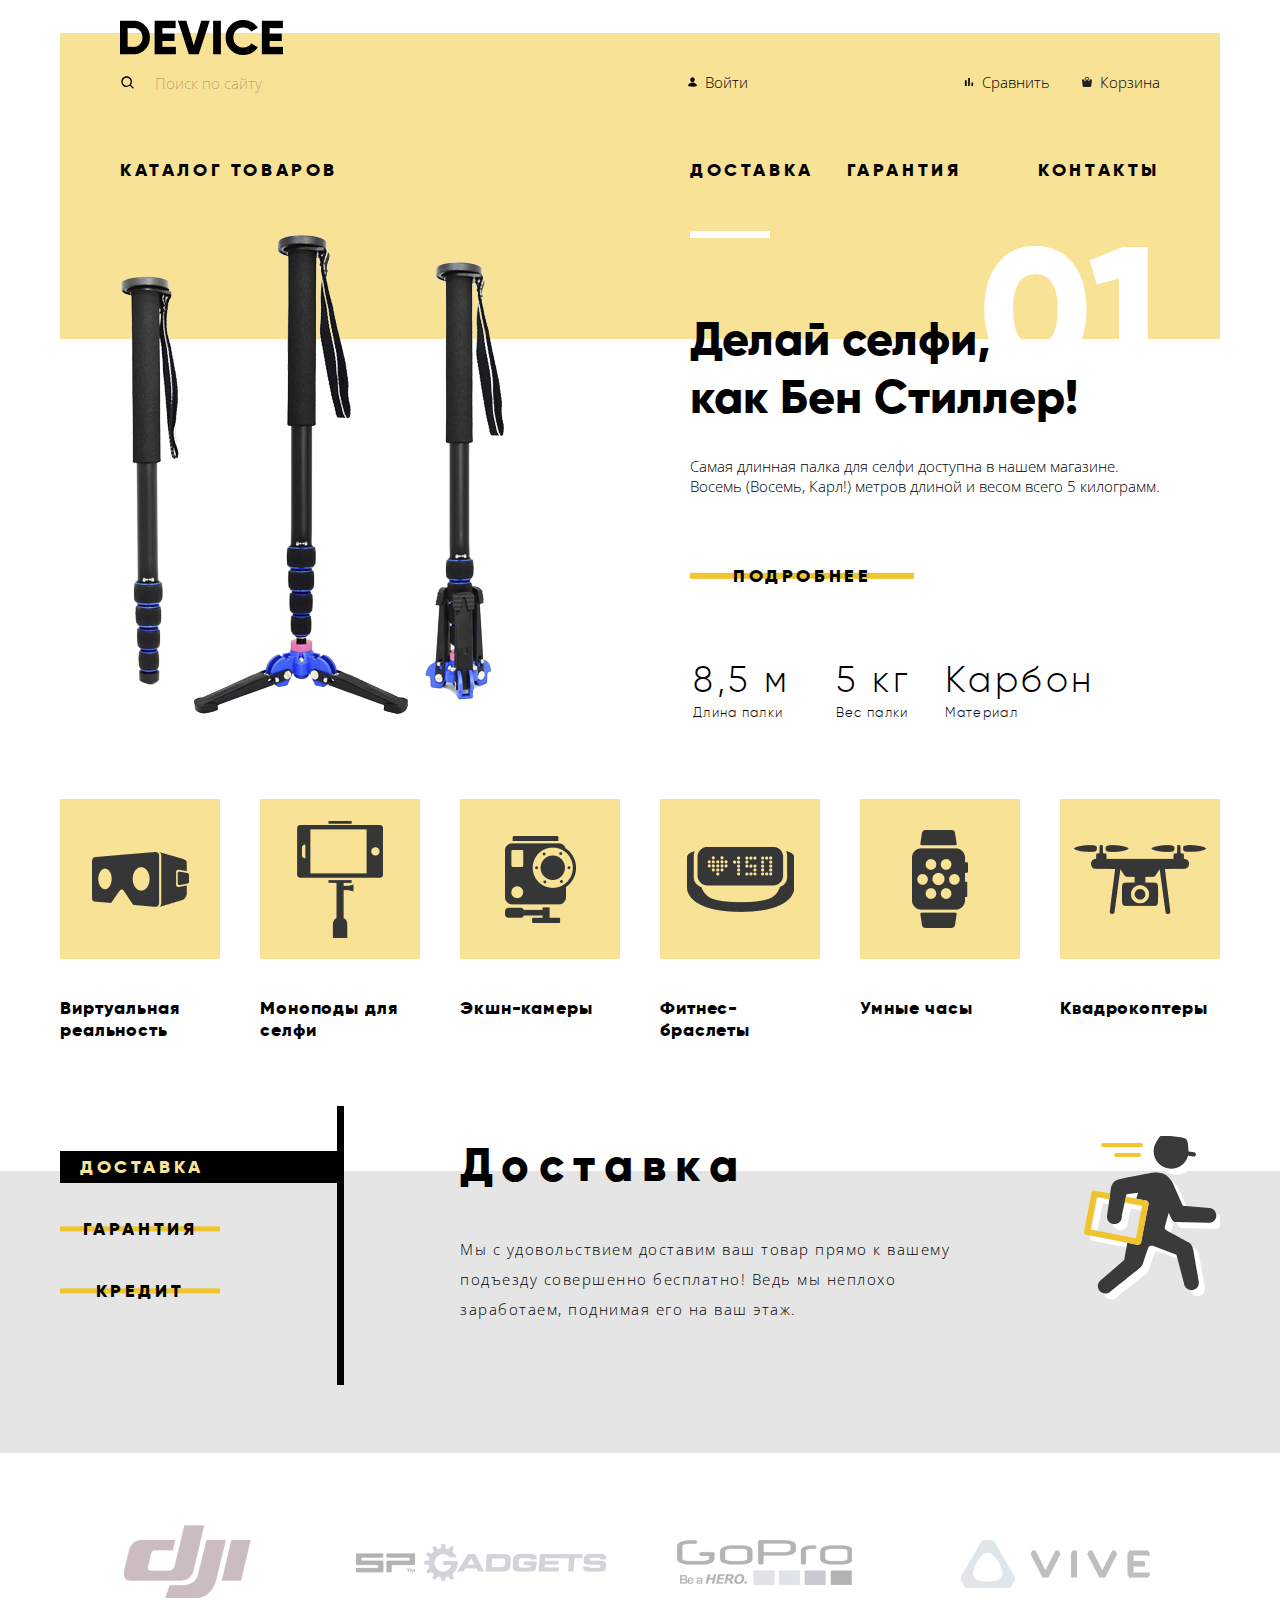
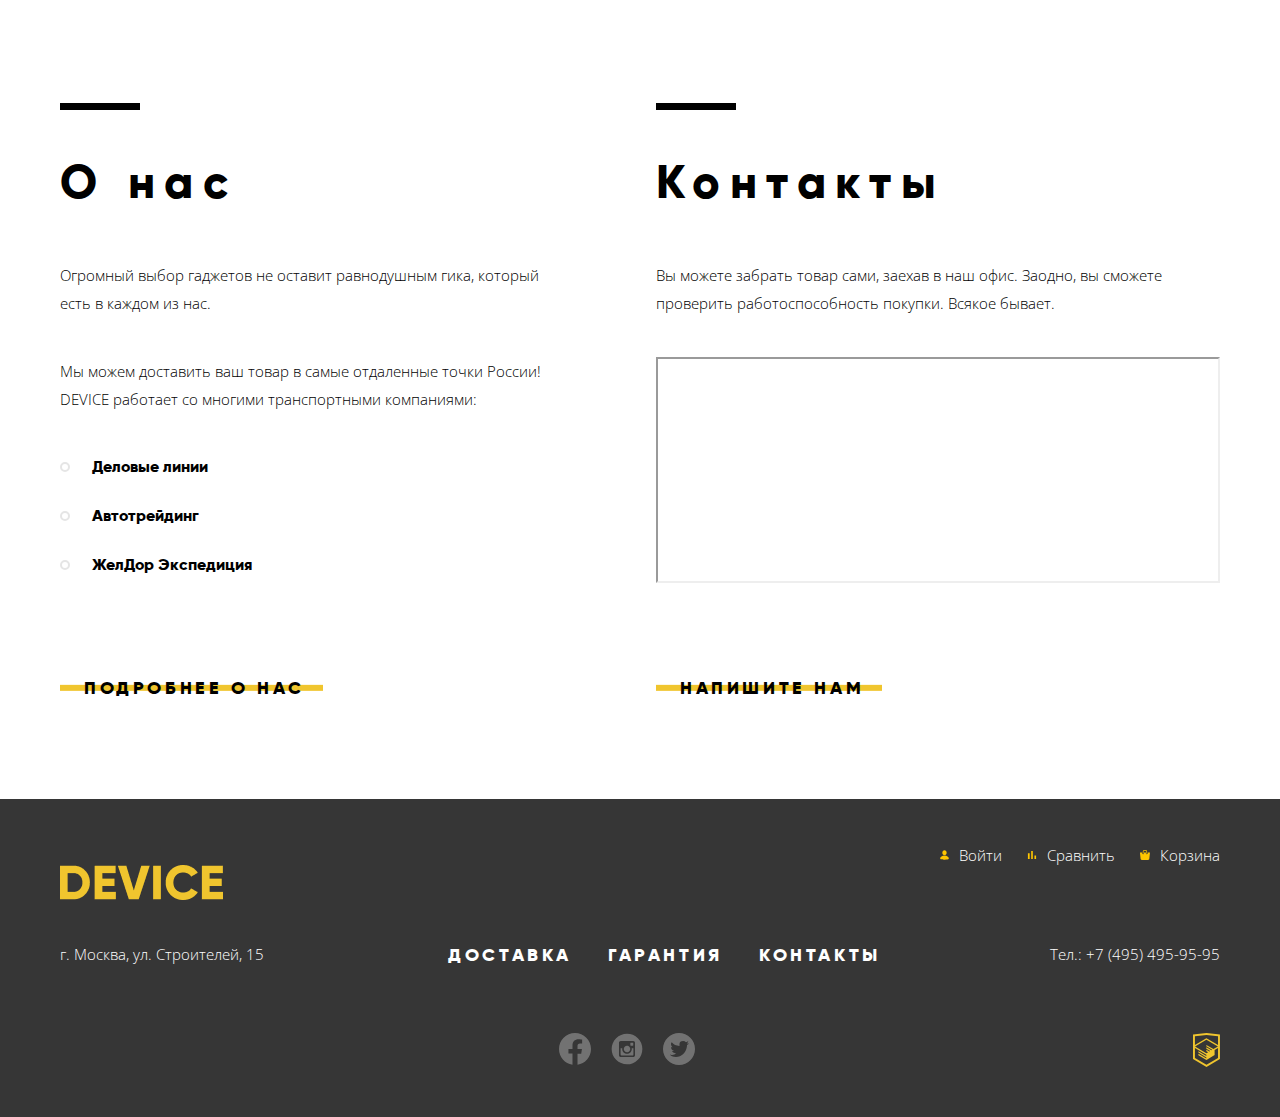
==== commit 52fdadd8: "Закончил декоротив" ====
--- a/index.html
+++ b/index.html
@@ -21,9 +21,9 @@
             <button class="search-btn" type="submit">Найти</button>
           </form>
           <ul class="user-nav">
-            <li class="user-nav-item"><a class="main-nav-link log-in" href="#">Войти</a></li>
-            <li class="user-nav-item"><a class="main-nav-link chart" href="#">Сравнить</a></li>
-            <li class="user-nav-item"><a a class="main-nav-link cart" href="#">Корзина</a></li>
+            <li class="user-nav-item"><a class="user-nav-link log-in" href="#">Войти</a></li>
+            <li class="user-nav-item"><a class="user-nav-link chart" href="#">Сравнить</a></li>
+            <li class="user-nav-item"><a a class="user-nav-link cart" href="#">Корзина</a></li>
           </ul>
         </div>
         <nav class="main-nav">
@@ -215,16 +215,16 @@
         <iframe
           src="https://www.google.com/maps/embed?pb=!1m18!1m12!1m3!1d140.56951657324208!2d37.52958321328113!3d55.687035913109234!2m3!1f0!2f0!3f0!3m2!1i1024!2i768!4f13.1!3m3!1m2!1s0x46b54cf65f5c8955%3A0x694710ccd55501e!2z0YPQuy4g0KHRgtGA0L7QuNGC0LXQu9C10LksIDE1LCDQnNC-0YHQutCy0LAsIDExOTMxMQ!5e0!3m2!1sru!2sru!4v1603114343531!5m2!1sru!2sru"
           width="560" height="222" allowfullscreen="" aria-hidden="false" tabindex="0"></iframe>
-        <a href="#" class="btn">напишите нам</a>
+        <a href="#" class="btn open-modal-btn">напишите нам</a>
       </article>
     </section>
   </main>
   <footer class="main-footer">
     <div class="wrapper">
       <ul class="footer-user-nav">
-        <li class="footer-user-nav-item"><a class="log-in" href="#">Войти</a></li>
-        <li class="footer-user-nav-item"><a class="compare" href="#">Сравнить</a></li>
-        <li class="footer-user-nav-item"><a a class="cart" href="#">Корзина</a></li>
+        <li class="footer-user-nav-item"><a class="footer-user-nav-link log-in" href="#">Войти</a></li>
+        <li class="footer-user-nav-item"><a class="footer-user-nav-link chart" href="#">Сравнить</a></li>
+        <li class="footer-user-nav-item"><a a class="footer-user-nav-link cart" href="#">Корзина</a></li>
       </ul>
       <a href="#" class="footer-logo">
         <img src="img/footer-logo.png" width="163" height="35" alt="Желтый логотип Device">
@@ -295,6 +295,28 @@
 
     </div>
   </footer>
+  <section class="modal">
+    <h2 class="modal-title visually-hidden">Напишите нам</h2>
+    <form class="login-form" action="https://echo.htmlacademy.ru" method="post">
+      <div class="double-form-group">
+        <div class="form-group">
+          <label class="modal-label" for="name">Ваше имя</label>
+          <input class="modal-name-input" id="name" type="text" name="login" placeholder="Имя Фамилия">  
+        </div>
+        <div class="form-group">
+          <label class="modal-label" for="email">Ваш e-mail</label>
+          <input class="modal-email" id="email" type="email" name="login" placeholder="email@example.com">  
+        </div>
+      </div>
+      <div class="form-group textarea-group">
+        <label class="modal-label" for="message">Текст письма:</label>
+        <textarea class="modal-text-area" id="message" name="message" placeholder="В свободной форме"></textarea>  
+      </div>
+        <button class="btn btn-primary" type="submit">Отправить</button>
+    </form>
+    <button type="button" class="close-btn" aria-label="close"><span class="visually-hidden">Закрыть</span></button>
+  </section>  
+  <script src="js/script.js"></script>
 </body>
 
 </html>
--- a/css/style.css
+++ b/css/style.css
@@ -179,7 +179,8 @@
   padding-left: 30px;
   position: relative;
 }
-.search-form::before{
+
+.search-form::before {
   content: "";
   position: absolute;
   top: 50%;
@@ -189,6 +190,7 @@
   height: 16px;
   background: url(../img/icon_search.svg) center no-repeat;
 }
+
 .search-btn {
   display: inline-block;
   font-family: var(--main-font);
@@ -215,9 +217,9 @@
   color: var(--basic-white-opacity-30);
 }
 
-input[type='search']::-webkit-search-decoration, 
-input[type='search']::-webkit-search-cancel-button, 
-input[type='search']::-webkit-search-results-button, 
+input[type='search']::-webkit-search-decoration,
+input[type='search']::-webkit-search-cancel-button,
+input[type='search']::-webkit-search-results-button,
 input[type='search']::-webkit-search-results-decoration {
   display: none;
 }
@@ -282,39 +284,39 @@
 
 
 .user-nav-item:not(:last-child) {
-  margin-right: 63px;
-}
-
-.user-nav-item:nth-child(2) {
+  margin-right: 35px;
+}
+
+.user-nav-item:nth-last-child(2) {
   margin-left: auto;
 }
 
-.main-nav-link {
-  padding-left: 10px;
+.user-nav-link {
+  padding-left: 15px;
   position: relative;
 }
 
-.main-nav-link::before {
+.user-nav-link::before {
   content: "";
   position: absolute;
   width: 14px;
   height: 14px;
   top: 50%;
-  left: -12px;
+  left: -5px;
   transform: translateY(-50%);
   background-position: center;
   background-repeat: no-repeat;
 }
 
-.main-nav-link.log-in::before {
+.user-nav-link.log-in::before {
   background-image: url("../img/icon_user.svg");
 }
 
-.main-nav-link.chart::before {
+.user-nav-link.chart::before {
   background-image: url("../img/icon_chart.svg");
 }
 
-.main-nav-link.cart::before {
+.user-nav-link.cart::before {
   background-image: url("../img/icon_cart.svg");
 }
 
@@ -363,7 +365,7 @@
   margin: 0;
   list-style: none;
   display: grid;
-  grid-template-columns: 50% repeat(3, 1fr);
+  grid-template-columns: 570px repeat(3, 1fr);
   position: relative;
 }
 
@@ -898,7 +900,7 @@
 }
 
 .footer-user-nav-item:not(:last-child) {
-  margin-right: 63px;
+  margin-right: 35px;
 }
 
 .footer-logo {
@@ -906,6 +908,52 @@
   margin-bottom: 40px;
 }
 
+.footer-logo:hover {
+  opacity: 0.6;
+}
+
+.footer-logo:active {
+  opacity: 0.3;
+}
+
+.footer-user-nav-link {
+  padding-left: 10px;
+  position: relative;
+}
+
+.footer-user-nav-link::before {
+  content: "";
+  position: absolute;
+  width: 14px;
+  height: 14px;
+  top: 50%;
+  left: -12px;
+  transform: translateY(-50%);
+  background-position: center;
+  background-repeat: no-repeat;
+}
+
+.footer-user-nav-link.log-in::before {
+  background-image: url("../img/icon_user-footer.svg");
+}
+
+.footer-user-nav-link.chart::before {
+  background-image: url("../img/icon_chart-footer.svg");
+}
+
+.footer-user-nav-link.cart::before {
+  background-image: url("../img/icon_cart-footer.svg");
+}
+
+.footer-user-nav-item:hover,
+.footer-user-nav-item:focus {
+  opacity: 0.6;
+}
+
+.footer-user-nav-item:active {
+  opacity: 0.3;
+}
+
 .footer-nav {
   display: flex;
   justify-content: space-between;
@@ -928,6 +976,14 @@
 
 .our-servises-item:not(:last-child) {
   margin-right: 36px;
+}
+
+.our-servises-item a:hover {
+  opacity: 0.6;
+}
+
+.our-servises-item a:active {
+  opacity: 0.3;
 }
 
 .footer-social {
@@ -965,6 +1021,14 @@
   fill-opacity: 0.1;
 }
 
+.copyright:hover {
+  opacity: 0.6;
+}
+
+.copyright:active,
+.copyright:focus {
+  opacity: 0.3;
+}
 
 /*catalog*/
 .catalog-main {
@@ -982,6 +1046,7 @@
   font-size: 47px;
   line-height: 58px;
   color: var(--basic-black);
+  margin: 0;
 }
 
 .breadcrumbs {
@@ -1253,6 +1318,7 @@
   width: 360px;
   height: 380px;
   position: relative;
+  margin-bottom: 30px;
 }
 
 .product-logo-buttons {
@@ -1266,6 +1332,7 @@
   flex-direction: column;
   justify-content: center;
   align-items: center;
+  z-index: 5;
 }
 
 .product-logo-buttons .add-to-campre {
@@ -1297,6 +1364,31 @@
   object-fit: contain;
 }
 
+.product-items.new {
+  position: relative;
+}
+
+.product-items.new::before {
+  content: "NEW";
+  position: absolute;
+  display: flex;
+  justify-content: center;
+  align-items: center;
+  top: 15px;
+  right: 15px;
+  font-family: var(--custom-font);
+  font-weight: 800;
+  font-size: 12px;
+  line-height: 12px;
+  width: 54px;
+  height: 54px;
+  text-transform: uppercase;
+  color: var(--special-black-opacity-30);
+  border: 2px solid var(--special-black-opacity-30);
+  border-radius: 50%;
+  z-index: 1;
+}
+
 .product-info {
   display: grid;
   grid-template-columns: 1fr max-content;
@@ -1402,7 +1494,7 @@
   background-color: transparent;
   border-radius: 5px;
   margin-bottom: 15px;
-  padding-top: 39px;
+  padding-top: 0;
   padding-right: 20px;
   padding-left: 20px;
 }
@@ -1420,7 +1512,7 @@
 
 .range-controls .toggle {
   position: absolute;
-  top: 31px;
+  top: -8px;
   left: 0;
   width: 16px;
   height: 16px;
@@ -1461,6 +1553,7 @@
   padding: 5px;
   margin-left: 5px;
   color: var(--basic-black);
+  background-color: transparent;
   border: none;
   border-radius: 5px;
   font-family: inherit;
@@ -1485,3 +1578,172 @@
   width: 100px;
   height: 100px;
 }
+
+
+/* modal-grid */
+.double-form-group {
+  display: flex;
+  flex-wrap: wrap;
+  justify-content: space-between;
+}
+
+.double-form-group .form-group {
+  width: 360px;
+}
+
+/* modal-style */
+
+.modal {
+  position: fixed;
+  display: none;
+  top: 50%;
+  left: 50%;
+  transform: translate(-50%, -50%);
+  width: 960px;
+  box-sizing: border-box;
+  padding: 92px 99px 84px 100px;
+  background-color: var(--basic-white);
+  box-shadow: 0px 10px 16px rgba(0, 0, 0, 0.15);
+  z-index: 100;
+}
+
+.modal-show {
+  display: block;
+  animation: left-ride 0.6s;
+}
+
+.modal-error {
+  animation-name: shake;
+  animation-duration: 0.6s;
+}
+
+.modal-label {
+  display: inline-block;
+  font-family: var(--custom-font);
+  font-weight: 800;
+  font-size: 18px;
+  line-height: 22px;
+  color: var(--basic-black);
+  margin-bottom: 10px;
+}
+
+.form-group input,
+.form-group textarea {
+  font: var(--main-font);
+  font-weight: normal;
+  font-size: 14px;
+  line-height: 19px;
+  color: rgba(0, 0, 0, 0.4);
+  box-sizing: border-box;
+  width: 100%;
+  height: 50px;
+  padding: 16px 14px 16px 16px;
+  border: 2px solid transparent;
+  background: #F2F2F2;
+  cursor: pointer;
+}
+
+.form-group textarea {
+  display: block;
+  min-height: 118px;
+  resize: none;
+}
+
+.form-group {
+  margin-bottom: 32px;
+}
+
+.form-group.textarea-group {
+  margin-bottom: 52px;
+}
+
+/* modal-style-form-interective */
+.close-btn {
+  position: absolute;
+  top: 20px;
+  right: 30px;
+  width: 55px;
+  height: 55px;
+  background: rgba(240, 197, 46, 0.5);
+  border-radius: 50%;
+  border: none;
+  transition: all 0.1s ease;
+  cursor: pointer;
+}
+
+.close-btn:hover {
+  background-color: #F0C52E;
+}
+
+.close-btn:active {
+  outline: none;
+  background-color: rgba(240, 197, 46, 0.3);
+}
+
+.close-btn::before {
+  content: "";
+  position: absolute;
+  width: 30px;
+  height: 30px;
+  top: 50%;
+  left: 50%;
+  transform: translate(-50%, -50%);
+  opacity: 0.7;
+  background-color: transparent;
+  background-position: center;
+  background-repeat: no-repeat;
+  background-image: url("../img/close.svg");
+}
+
+.form-group input:hover,
+.form-group textarea:hover {
+  background-color: #EAEAEA;
+}
+
+.form-group input:focus,
+.form-group textarea:focus {
+  background-color: transparent;
+  border: 2px solid #F7E296;
+  outline: none;
+  color: var(--basic-black)
+}
+
+.form-group input[type="email"]:invalid {
+  background-color: #F6DADA;
+
+}
+
+@keyframes shake {
+
+  0%,
+  100% {
+    transform: translate(-50%, -50%);
+  }
+
+  10%,
+  30%,
+  50%,
+  70%,
+  90% {
+    transform: translate(calc(-50% - 10px), -50%);
+  }
+
+  20%,
+  40%,
+  60%,
+  80% {
+    transform: translate(calc(-50% + 10px), -50%);
+    ;
+  }
+}
+
+@keyframes left-ride {
+  0% {
+    transform: translate(calc(-50% - 2000px), -50%);
+  }
+
+
+  100% {
+    transform: translate(-50%, -50%);
+  }
+}
